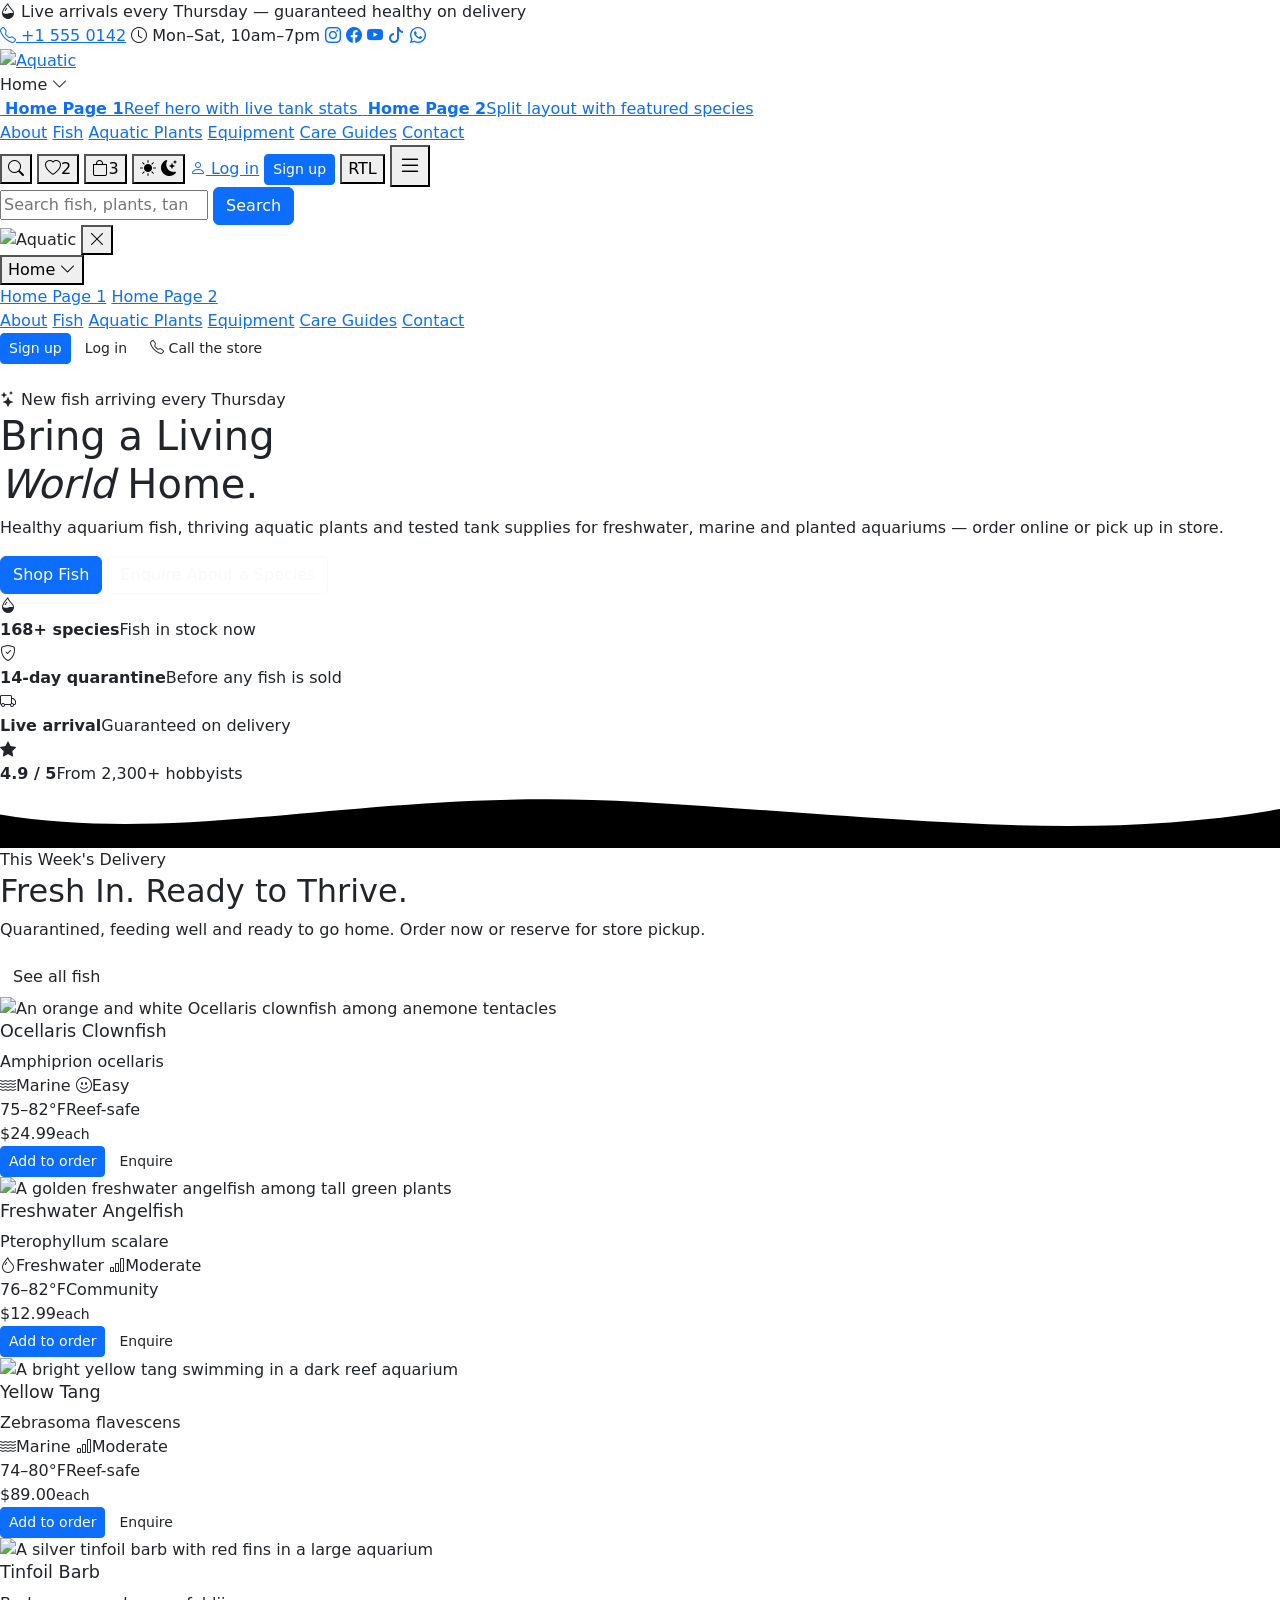
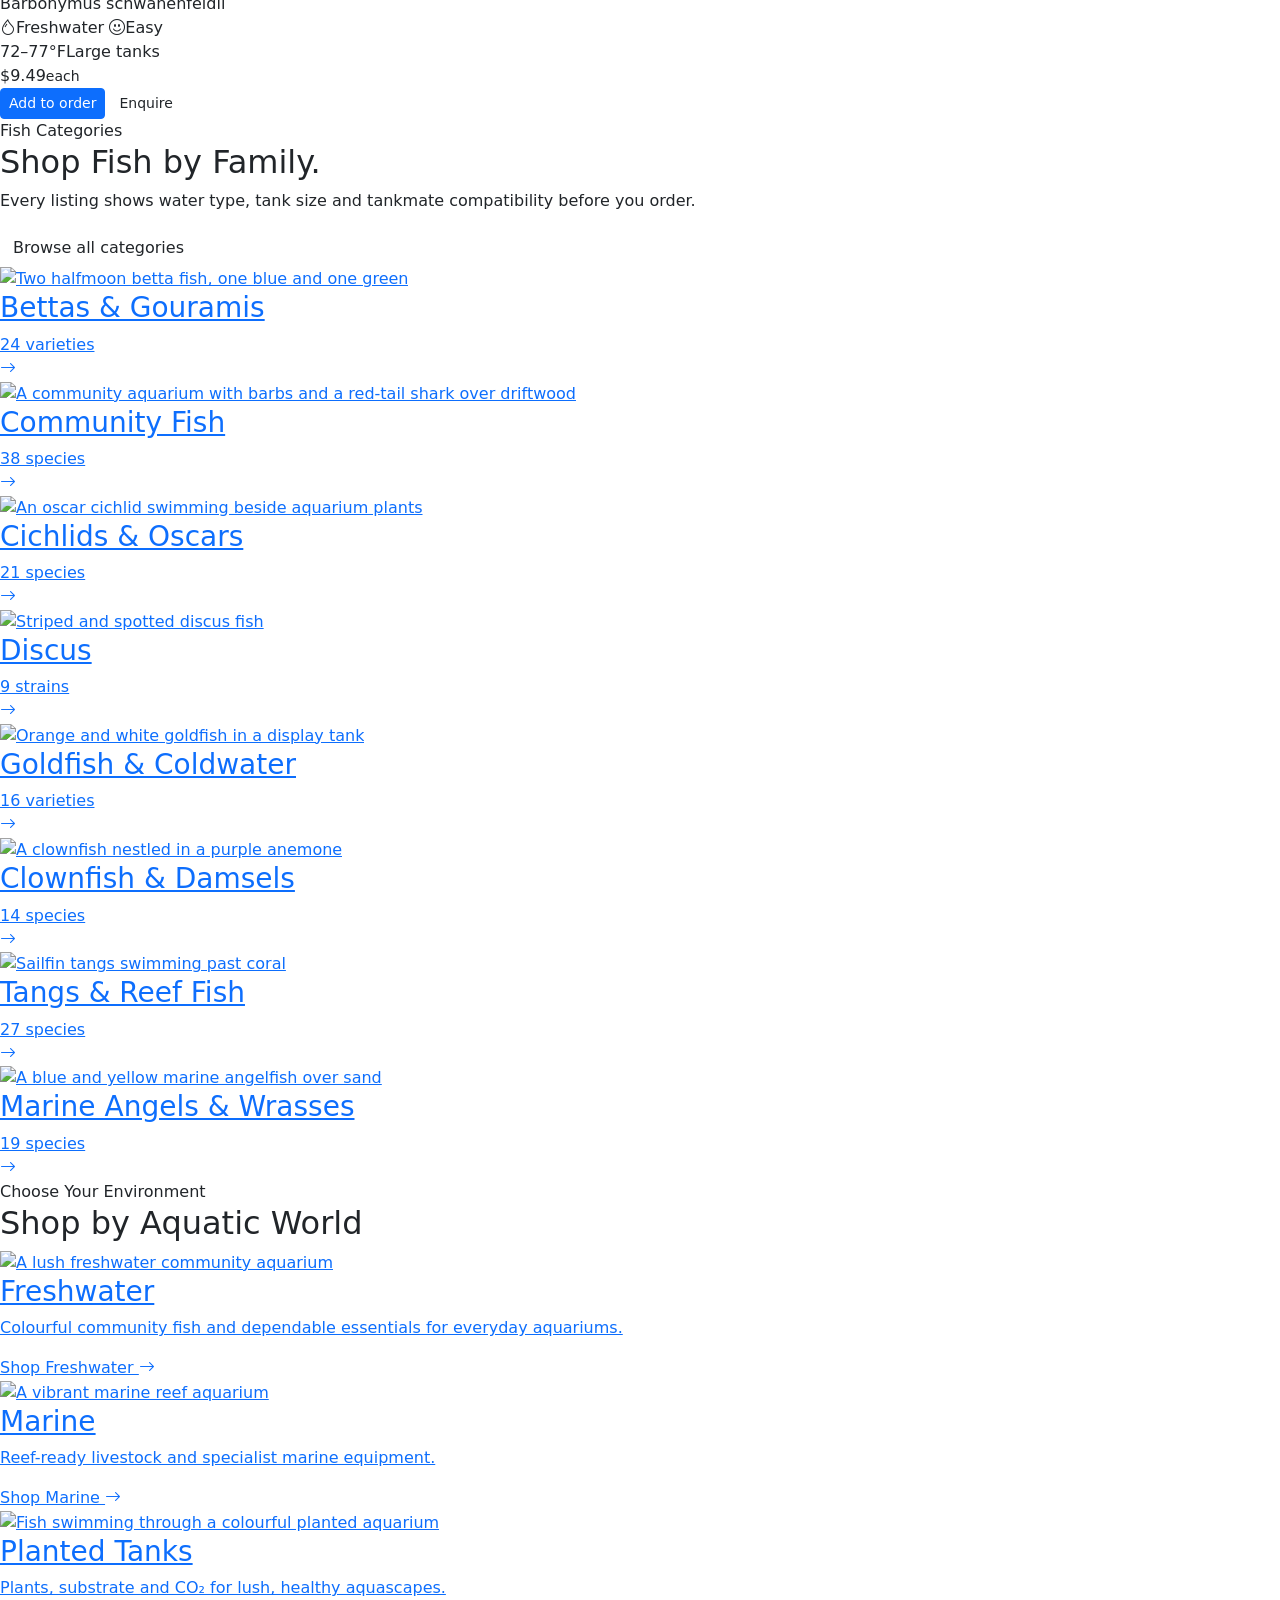
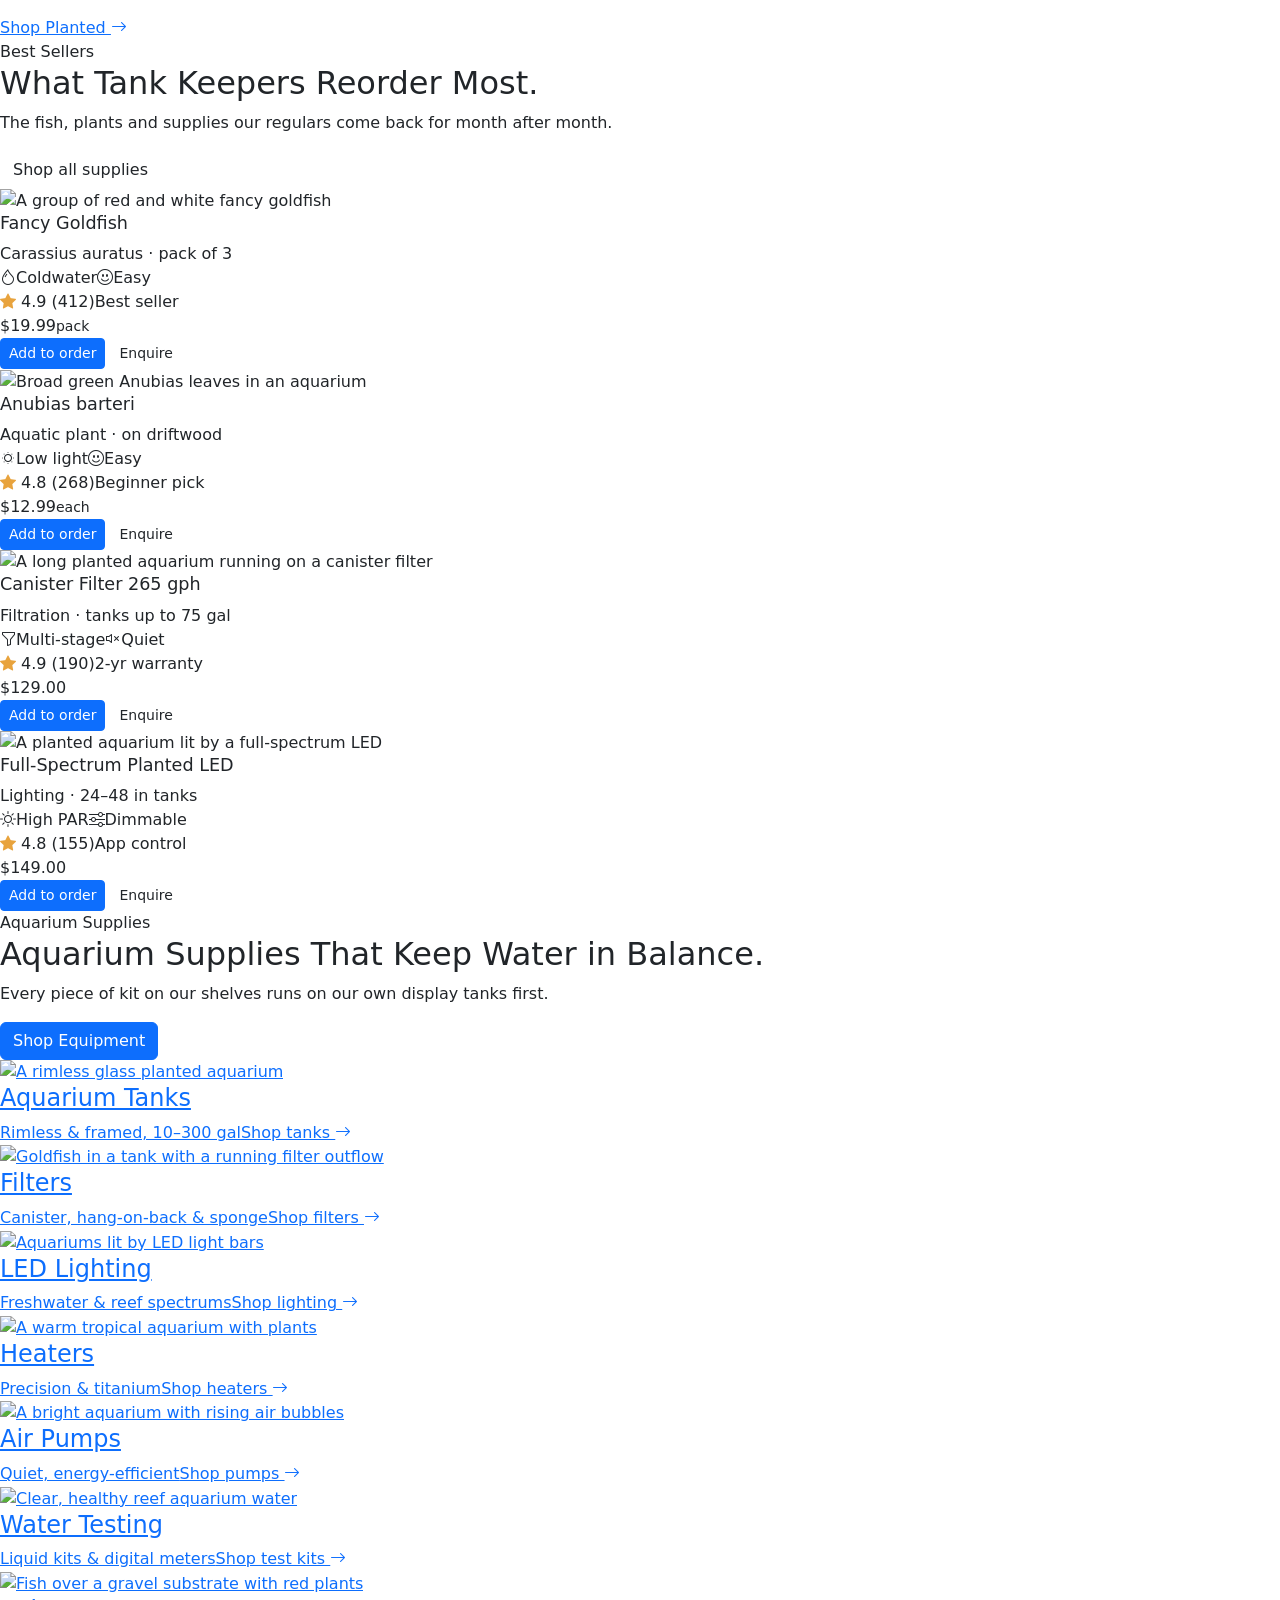
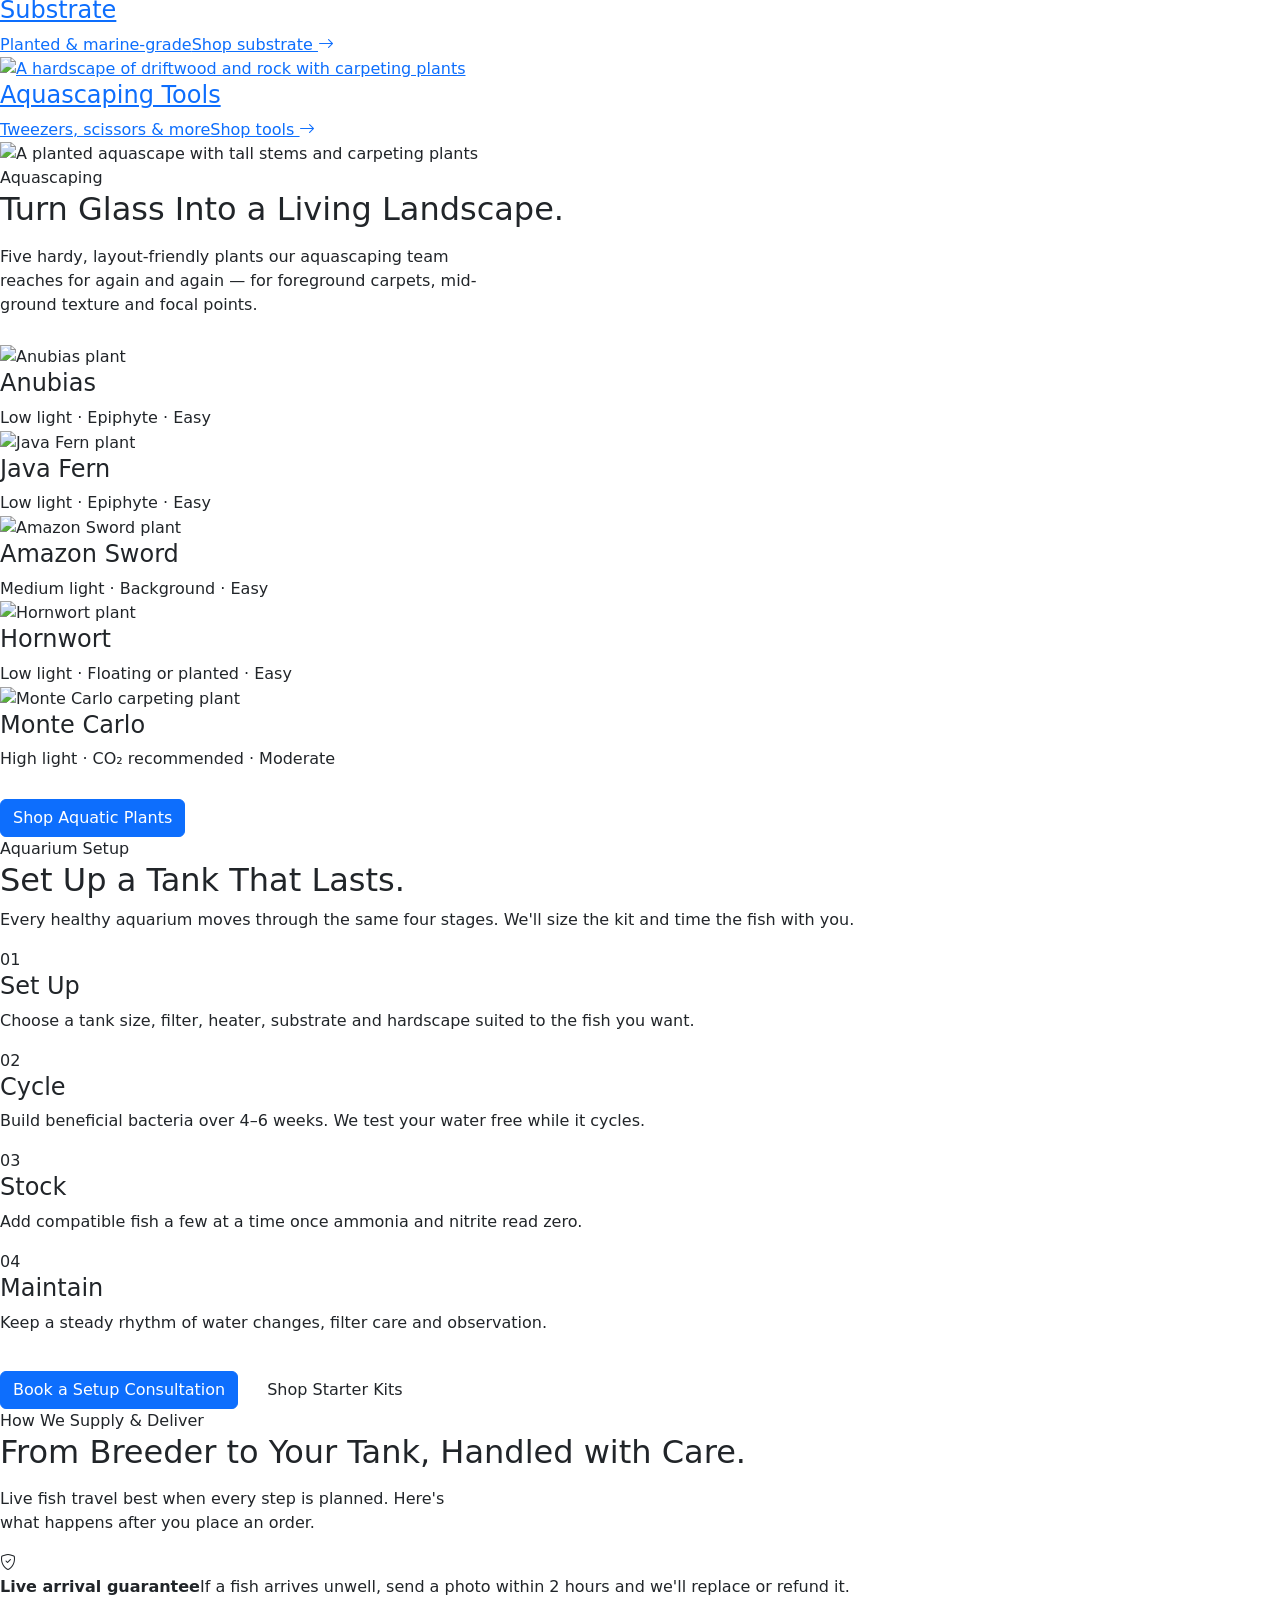
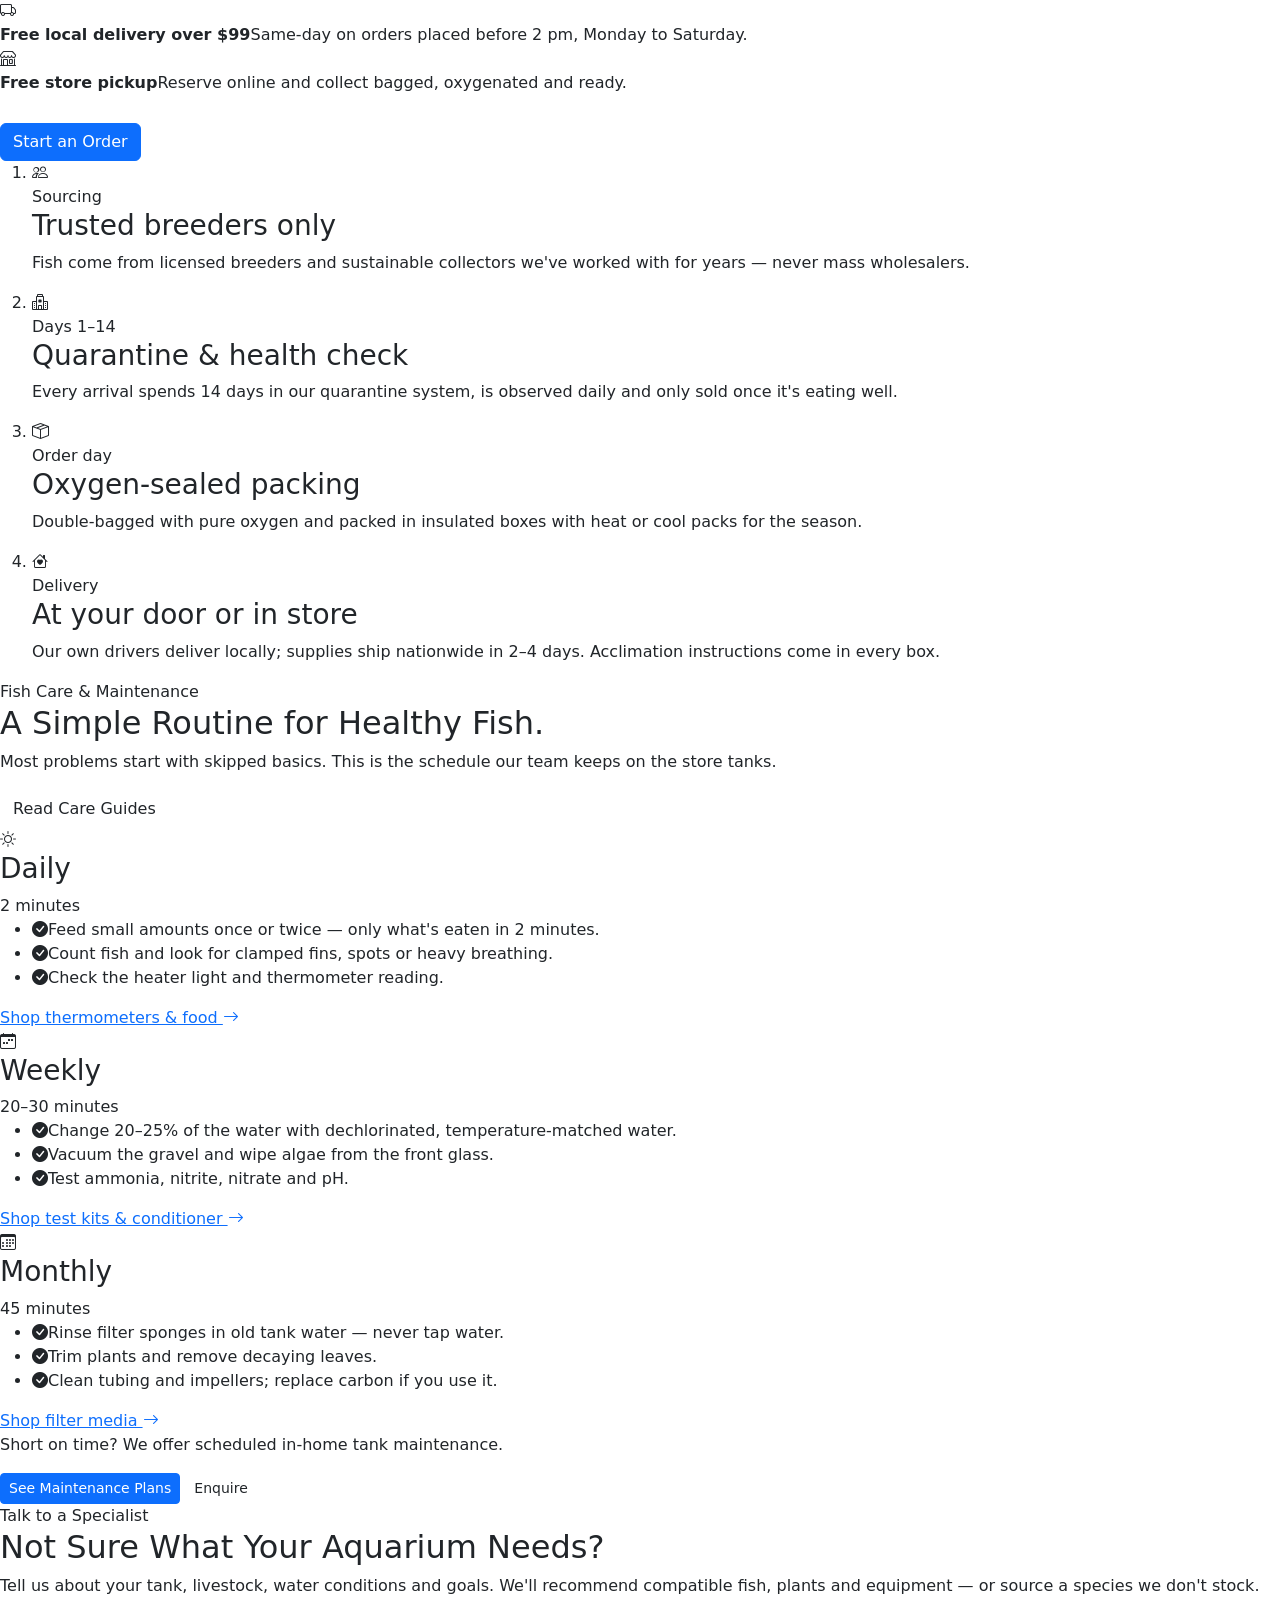
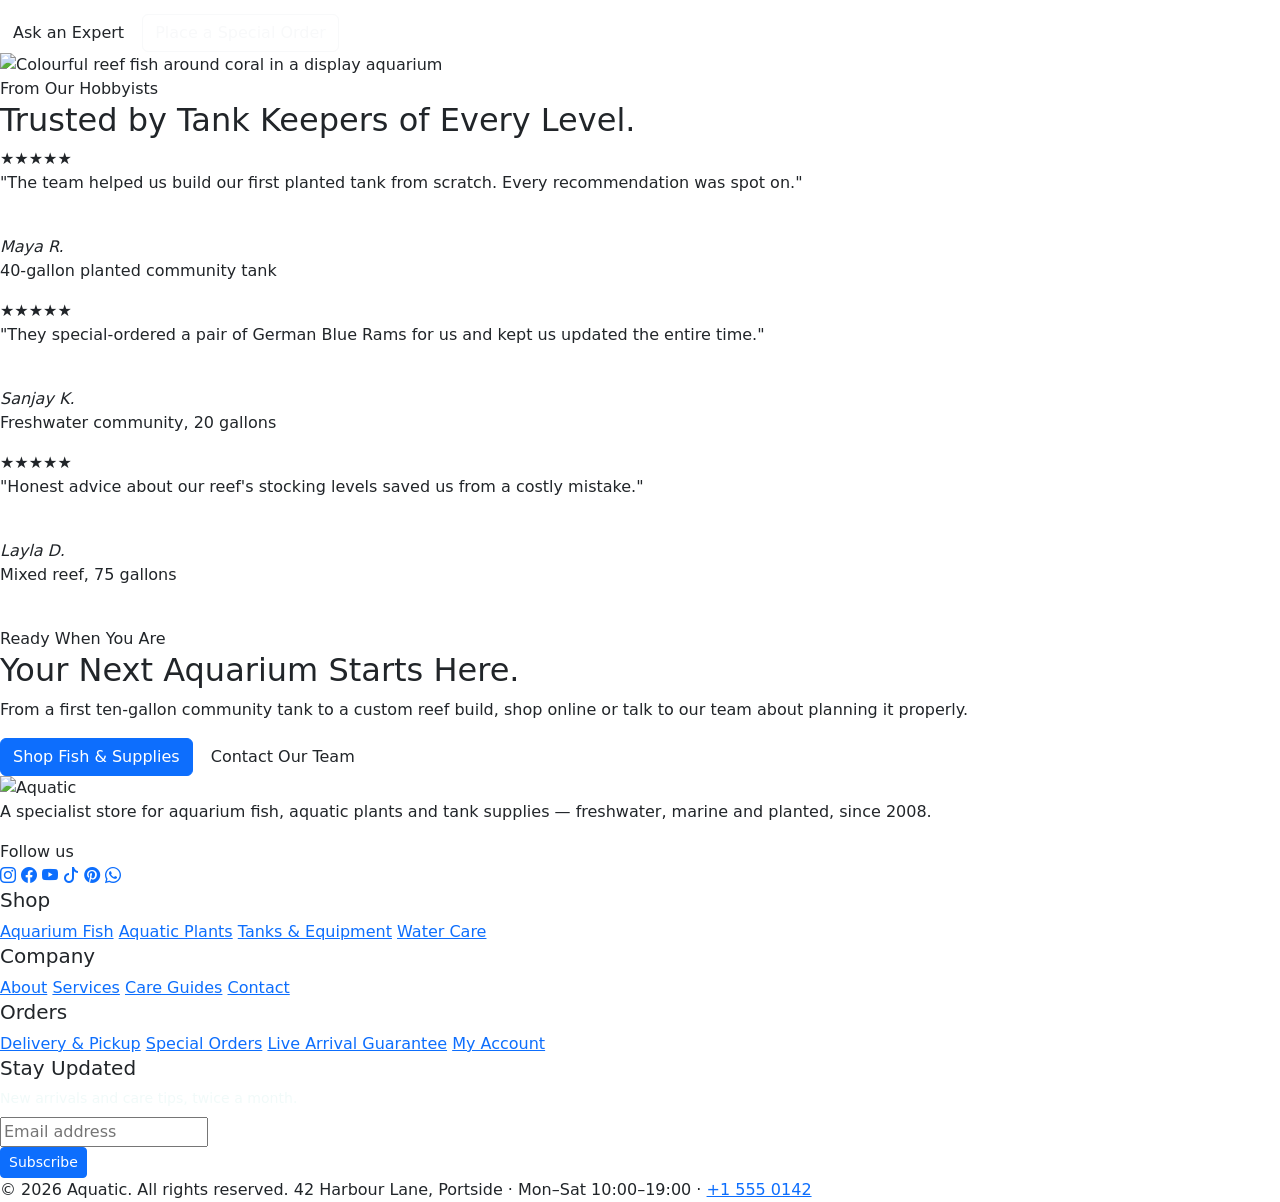
==== index.html @ 8f9591e3 "Add files via upload" ====
<!DOCTYPE html>
<html lang="en" dir="ltr">
<head>
<meta charset="UTF-8">
<meta name="viewport" content="width=device-width, initial-scale=1.0">
<title>Aquatic | Aquarium Fish & Aquatic Supplies</title>
<meta name="description" content="Healthy fish, thriving plants and expert-curated aquarium equipment for freshwater, marine and planted tanks. Visit Aquatic since 2008.">
<link rel="canonical" href="https://www.aquaticandco.example/">
<link rel="shortcut icon" href="assets/images/icon.png" type="image/x-icon">

<!-- Open Graph -->
<meta property="og:type" content="website">
<meta property="og:title" content="Aquatic | Your Aquarium, Perfectly in Balance">
<meta property="og:description" content="Healthy fish, thriving plants and expert-curated aquarium equipment for freshwater, marine and planted tanks.">
<meta property="og:image" content="https://commons.wikimedia.org/wiki/Special:FilePath/125L_planted_tank.jpg">
<meta property="og:url" content="https://www.aquaticandco.example/">

<!-- Fonts -->
<link rel="preconnect" href="https://fonts.googleapis.com">
<link href="https://fonts.googleapis.com/css2?family=DM+Serif+Display&family=Manrope:wght@400;500;600;700;800&display=swap" rel="stylesheet">
<!-- Bootstrap 5.3 (layout/grid utilities only — visual design is custom) -->
<link href="https://cdn.jsdelivr.net/npm/bootstrap@5.3.3/dist/css/bootstrap.min.css" rel="stylesheet">
<link rel="stylesheet" href="https://cdn.jsdelivr.net/npm/bootstrap-icons@1.11.3/font/bootstrap-icons.css">
<!-- Design system -->
<link rel="stylesheet" href="assets/css/style.css">
<link rel="stylesheet" href="assets/css/dark-mode.css">
<link rel="stylesheet" href="assets/css/rtl.css">

<script type="application/ld+json">
{
  "@context": "https://schema.org",
  "@type": "Store",
  "name": "Aquatic",
  "description": "Aquarium fish, aquatic plants, tanks and equipment for freshwater, marine and planted aquariums.",
  "image": "https://commons.wikimedia.org/wiki/Special:FilePath/125L_planted_tank.jpg",
  "telephone": "+1-555-0142",
  "address": {
    "@type": "PostalAddress",
    "streetAddress": "42 Harbour Lane",
    "addressLocality": "Portside",
    "addressRegion": "CA",
    "postalCode": "90001"
  },
  "openingHours": "Mo-Sa 10:00-19:00"
}
</script>
</head>
<body>


<!-- ============ ANNOUNCEMENT STRIP ============ -->
<!-- ============ TOP BAR ============ -->
<div class="topbar">
  <div class="container-wide topbar-inner">
    <span class="topbar-note"><i class="bi bi-droplet-half"></i> Live arrivals every Thursday<span class="topbar-note-long"> &mdash; guaranteed healthy on delivery</span></span>
    <div class="topbar-links">
      <a href="tel:+15550142"><i class="bi bi-telephone"></i> +1 555 0142</a>
      <span class="topbar-sep"></span>
      <span class="topbar-hours"><i class="bi bi-clock"></i> Mon&ndash;Sat, 10am&ndash;7pm</span>
      <span class="topbar-sep"></span>
      <span class="topbar-social">
        <a href="#" aria-label="Instagram"><i class="bi bi-instagram"></i></a>
        <a href="#" aria-label="Facebook"><i class="bi bi-facebook"></i></a>
        <a href="#" aria-label="YouTube"><i class="bi bi-youtube"></i></a>
        <a href="#" aria-label="TikTok"><i class="bi bi-tiktok"></i></a>
        <a href="#" aria-label="WhatsApp"><i class="bi bi-whatsapp"></i></a>
      </span>
    </div>
  </div>
</div>

<!-- ============ HEADER ============ -->
<header class="site-header">
  <div class="container-wide header-inner">
    <a href="index.html" class="brand"><img src="assets/images/logo.png" alt="Aquatic" class="brand-logo"></a>

    <nav class="main-nav" aria-label="Primary">
      <div class="nav-item has-dropdown is-active">
        <button type="button" class="nav-link" data-dropdown-toggle aria-expanded="false" aria-haspopup="true">
          Home <i class="bi bi-chevron-down" aria-hidden="true"></i>
        </button>
        <div class="nav-dropdown">
          <a href="index.html" class="home-card is-current">
            <span class="home-card-thumb"><img src="assets/images/banner.jpg" alt="" loading="lazy"></span>
            <span class="home-card-text"><strong>Home Page 1</strong><span>Reef hero with live tank stats</span></span>
          </a>
          <a href="home-2.html" class="home-card">
            <span class="home-card-thumb"><img src="assets/images/banner1.jpg" alt="" loading="lazy"></span>
            <span class="home-card-text"><strong>Home Page 2</strong><span>Split layout with featured species</span></span>
          </a>
        </div>
      </div>
      <a href="pages/about.html">About</a>
      <a href="pages/fish.html">Fish</a>
      <a href="pages/plants.html">Aquatic Plants</a>
      <a href="pages/equipment.html">Equipment</a>
      <a href="pages/blog.html">Care Guides</a>
      <a href="pages/contact.html">Contact</a>
    </nav>

    <div class="header-actions">
      <button class="icon-btn search-toggle" data-search-toggle aria-label="Search" aria-expanded="false" aria-controls="headerSearch"><i class="bi bi-search"></i></button>
      <button class="icon-btn wishlist-btn" aria-label="Wishlist"><i class="bi bi-heart"></i><span class="icon-badge">2</span></button>
      <button class="icon-btn bag-btn" aria-label="Your order, 3 items" data-bag><i class="bi bi-bag"></i><span class="icon-badge" data-bag-count>3</span></button>
      <button class="icon-btn theme-toggle" data-theme-toggle aria-label="Toggle dark mode">
        <i class="bi bi-sun-fill" aria-hidden="true"></i>
        <i class="bi bi-moon-stars-fill" aria-hidden="true"></i>
      </button>
      <a href="pages/login.html" class="header-login"><i class="bi bi-person"></i> Log in</a>
      <a href="pages/login.html#signup" class="btn btn-primary btn-sm header-cta">Sign up</a>
      <button class="rtl-toggle" type="button" data-rtl-toggle aria-pressed="false">RTL</button>
      <button class="icon-btn menu-btn" data-menu-open aria-label="Open menu" aria-expanded="false" aria-controls="mobileNav">
        <i class="bi bi-list" style="font-size:1.5rem"></i>
      </button>
    </div>
  </div>

  <div class="header-search" id="headerSearch" data-search-panel>
    <div class="header-search-inner">
      <div class="container-wide">
        <form role="search" onsubmit="return false;">
          <input type="search" name="q" placeholder="Search fish, plants, tanks or filters" aria-label="Search the store">
          <button type="submit" class="btn btn-primary">Search</button>
        </form>
      </div>
    </div>
  </div>
</header>

<nav class="mobile-nav" id="mobileNav" aria-label="Mobile">
  <div class="mobile-nav-top">
    <span class="brand"><img src="assets/images/logo.png" alt="Aquatic" class="brand-logo"></span>
    <button class="icon-btn" data-menu-close aria-label="Close menu"><i class="bi bi-x-lg"></i></button>
  </div>

  <button type="button" class="m-sub-toggle" data-sub-toggle aria-expanded="false">
    Home <i class="bi bi-chevron-down" aria-hidden="true"></i>
  </button>
  <div class="mobile-sub">
    <div>
      <a href="index.html" class="is-current">Home Page 1</a>
      <a href="home-2.html" class="">Home Page 2</a>
    </div>
  </div>

  <a href="pages/about.html">About</a>
  <a href="pages/fish.html">Fish</a>
  <a href="pages/plants.html">Aquatic Plants</a>
  <a href="pages/equipment.html">Equipment</a>
  <a href="pages/blog.html">Care Guides</a>
  <a href="pages/contact.html">Contact</a>

  <div class="mobile-actions">
    <a href="pages/login.html#signup" class="btn btn-primary btn-sm">Sign up</a>
    <a href="pages/login.html" class="btn btn-outline btn-sm">Log in</a>
    <a href="tel:+15550142" class="btn btn-outline btn-sm m-call"><i class="bi bi-telephone"></i> Call the store</a>
  </div>
</nav>

<main id="main">

  <!-- ============ 1. HERO ============ -->
  <section class="hero-v2">
    <div class="hero-v2-media" aria-hidden="true">
      <img src="assets/images/banner.jpg" alt="">
      <div class="hero-v2-scrim"></div>
    </div>

    <div class="container-wide hero-v2-content-wrap">
      <div class="hero-v2-content reveal">
        <span class="hero-v2-badge"><i class="bi bi-stars"></i> New fish arriving every Thursday</span>
        <h1>Bring a Living<br><em>World</em> Home.</h1>
        <p>Healthy aquarium fish, thriving aquatic plants and tested tank supplies for freshwater, marine and planted aquariums — order online or pick up in store.</p>
        <div class="hero-ctas">
          <a href="pages/fish.html" class="btn btn-primary">Shop Fish</a>
          <a href="pages/contact.html#special-order" class="btn btn-outline-light">Enquire About a Species</a>
        </div>
      </div>
    </div>

    <div class="container-wide hero-v2-stats-wrap">
      <div class="hero-v2-stats reveal">
        <div class="hv2-stat">
          <span class="hv2-icon"><i class="bi bi-droplet-half"></i></span>
          <div><strong>168+ species</strong><span>Fish in stock now</span></div>
        </div>
        <div class="hv2-stat">
          <span class="hv2-icon"><i class="bi bi-shield-check"></i></span>
          <div><strong>14-day quarantine</strong><span>Before any fish is sold</span></div>
        </div>
        <div class="hv2-stat">
          <span class="hv2-icon"><i class="bi bi-truck"></i></span>
          <div><strong>Live arrival</strong><span>Guaranteed on delivery</span></div>
        </div>
        <div class="hv2-stat">
          <span class="hv2-icon"><i class="bi bi-star-fill"></i></span>
          <div><strong>4.9 / 5</strong><span>From 2,300+ hobbyists</span></div>
        </div>
      </div>
    </div>

    <svg class="hero-v2-divider" viewBox="0 0 1440 70" preserveAspectRatio="none" aria-hidden="true">
      <path d="M0,32 C220,68 420,0 720,18 C1020,36 1220,64 1440,26 L1440,70 L0,70 Z"></path>
    </svg>
  </section>


  <!-- ============ 2. THIS WEEK'S DELIVERY ============ -->
  <section class="section" aria-labelledby="arrivals-heading">
    <div class="container-wide">
      <div class="section-head-row reveal">
        <div class="section-head">
          <span class="eyebrow">This Week's Delivery</span>
          <h2 id="arrivals-heading">Fresh In. Ready to Thrive.</h2>
          <p>Quarantined, feeding well and ready to go home. Order now or reserve for store pickup.</p>
        </div>
        <a href="pages/fish.html" class="btn btn-outline">See all fish</a>
      </div>

      <div class="product-grid reveal">
        <article class="fish-card">
          <div class="media">
            <img src="assets/images/fish1.jpg" alt="An orange and white Ocellaris clownfish among anemone tentacles">
            <span class="badge badge-stock badge-dot">In Stock</span>
          </div>
          <div class="body">
            <h3 style="font-size:1.1rem">Ocellaris Clownfish</h3>
            <span class="sci">Amphiprion ocellaris</span>
            <div class="chip-row">
              <span class="chip"><i class="bi bi-water"></i>Marine</span>
              <span class="chip"><i class="bi bi-emoji-smile"></i>Easy</span>
            </div>
            <div class="meta-row"><span>75–82°F</span><span>Reef-safe</span></div>
            <span class="price">$24.99<small>each</small></span>
            <div class="card-actions">
              <button type="button" class="btn btn-primary btn-sm" data-add-order="Ocellaris Clownfish">Add to order</button>
              <a href="pages/contact.html?item=Ocellaris%20Clownfish#special-order" class="btn btn-outline btn-sm">Enquire</a>
            </div>
          </div>
        </article>

        <article class="fish-card">
          <div class="media">
            <img src="assets/images/tank2.jpg" alt="A golden freshwater angelfish among tall green plants">
            <span class="badge badge-stock badge-dot">In Stock</span>
          </div>
          <div class="body">
            <h3 style="font-size:1.1rem">Freshwater Angelfish</h3>
            <span class="sci">Pterophyllum scalare</span>
            <div class="chip-row">
              <span class="chip"><i class="bi bi-droplet"></i>Freshwater</span>
              <span class="chip"><i class="bi bi-bar-chart"></i>Moderate</span>
            </div>
            <div class="meta-row"><span>76–82°F</span><span>Community</span></div>
            <span class="price">$12.99<small>each</small></span>
            <div class="card-actions">
              <button type="button" class="btn btn-primary btn-sm" data-add-order="Freshwater Angelfish">Add to order</button>
              <a href="pages/contact.html?item=Freshwater%20Angelfish#special-order" class="btn btn-outline btn-sm">Enquire</a>
            </div>
          </div>
        </article>

        <article class="fish-card">
          <div class="media">
            <img src="assets/images/fish7.jpg" alt="A bright yellow tang swimming in a dark reef aquarium">
            <span class="badge badge-limited badge-dot">Limited</span>
          </div>
          <div class="body">
            <h3 style="font-size:1.1rem">Yellow Tang</h3>
            <span class="sci">Zebrasoma flavescens</span>
            <div class="chip-row">
              <span class="chip"><i class="bi bi-water"></i>Marine</span>
              <span class="chip"><i class="bi bi-bar-chart"></i>Moderate</span>
            </div>
            <div class="meta-row"><span>74–80°F</span><span>Reef-safe</span></div>
            <span class="price">$89.00<small>each</small></span>
            <div class="card-actions">
              <button type="button" class="btn btn-primary btn-sm" data-add-order="Yellow Tang">Add to order</button>
              <a href="pages/contact.html?item=Yellow%20Tang#special-order" class="btn btn-outline btn-sm">Enquire</a>
            </div>
          </div>
        </article>

        <article class="fish-card">
          <div class="media">
            <img src="assets/images/aqua care6.jpg" alt="A silver tinfoil barb with red fins in a large aquarium">
            <span class="badge badge-stock badge-dot">In Stock</span>
          </div>
          <div class="body">
            <h3 style="font-size:1.1rem">Tinfoil Barb</h3>
            <span class="sci">Barbonymus schwanenfeldii</span>
            <div class="chip-row">
              <span class="chip"><i class="bi bi-droplet"></i>Freshwater</span>
              <span class="chip"><i class="bi bi-emoji-smile"></i>Easy</span>
            </div>
            <div class="meta-row"><span>72–77°F</span><span>Large tanks</span></div>
            <span class="price">$9.49<small>each</small></span>
            <div class="card-actions">
              <button type="button" class="btn btn-primary btn-sm" data-add-order="Tinfoil Barb">Add to order</button>
              <a href="pages/contact.html?item=Tinfoil%20Barb#special-order" class="btn btn-outline btn-sm">Enquire</a>
            </div>
          </div>
        </article>
      </div>
    </div>
  </section>


  <!-- ============ 3. FISH CATEGORIES ============ -->
  <section class="section section-alt" aria-labelledby="cats-heading">
    <div class="container-wide">
      <div class="section-head-row reveal">
        <div class="section-head">
          <span class="eyebrow">Fish Categories</span>
          <h2 id="cats-heading">Shop Fish by Family.</h2>
          <p>Every listing shows water type, tank size and tankmate compatibility before you order.</p>
        </div>
        <a href="pages/fish.html" class="btn btn-outline">Browse all categories</a>
      </div>
      <div class="cat-grid reveal">
        <a href="pages/fish.html" class="cat-tile">
          <img src="assets/images/aqua care9.jpg" alt="Two halfmoon betta fish, one blue and one green" loading="lazy">
          <div class="cat-body"><div><h3>Bettas &amp; Gouramis</h3><span>24 varieties</span></div><span class="cat-go" aria-hidden="true"><i class="bi bi-arrow-right"></i></span></div>
        </a>
        <a href="pages/fish.html" class="cat-tile">
          <img src="assets/images/tank1.jpg" alt="A community aquarium with barbs and a red-tail shark over driftwood" loading="lazy">
          <div class="cat-body"><div><h3>Community Fish</h3><span>38 species</span></div><span class="cat-go" aria-hidden="true"><i class="bi bi-arrow-right"></i></span></div>
        </a>
        <a href="pages/fish.html" class="cat-tile">
          <img src="assets/images/aqua care5.jpg" alt="An oscar cichlid swimming beside aquarium plants" loading="lazy">
          <div class="cat-body"><div><h3>Cichlids &amp; Oscars</h3><span>21 species</span></div><span class="cat-go" aria-hidden="true"><i class="bi bi-arrow-right"></i></span></div>
        </a>
        <a href="pages/fish.html" class="cat-tile">
          <img src="assets/images/fish5.jpg" alt="Striped and spotted discus fish" loading="lazy">
          <div class="cat-body"><div><h3>Discus</h3><span>9 strains</span></div><span class="cat-go" aria-hidden="true"><i class="bi bi-arrow-right"></i></span></div>
        </a>
        <a href="pages/fish.html" class="cat-tile">
          <img src="assets/images/fish6.jpg" alt="Orange and white goldfish in a display tank" loading="lazy">
          <div class="cat-body"><div><h3>Goldfish &amp; Coldwater</h3><span>16 varieties</span></div><span class="cat-go" aria-hidden="true"><i class="bi bi-arrow-right"></i></span></div>
        </a>
        <a href="pages/fish.html" class="cat-tile">
          <img src="assets/images/fish.jpg" alt="A clownfish nestled in a purple anemone" loading="lazy">
          <div class="cat-body"><div><h3>Clownfish &amp; Damsels</h3><span>14 species</span></div><span class="cat-go" aria-hidden="true"><i class="bi bi-arrow-right"></i></span></div>
        </a>
        <a href="pages/fish.html" class="cat-tile">
          <img src="assets/images/fish3.jpg" alt="Sailfin tangs swimming past coral" loading="lazy">
          <div class="cat-body"><div><h3>Tangs &amp; Reef Fish</h3><span>27 species</span></div><span class="cat-go" aria-hidden="true"><i class="bi bi-arrow-right"></i></span></div>
        </a>
        <a href="pages/fish.html" class="cat-tile">
          <img src="assets/images/fish8.jpg" alt="A blue and yellow marine angelfish over sand" loading="lazy">
          <div class="cat-body"><div><h3>Marine Angels &amp; Wrasses</h3><span>19 species</span></div><span class="cat-go" aria-hidden="true"><i class="bi bi-arrow-right"></i></span></div>
        </a>
      </div>
    </div>
  </section>


  <!-- ============ 4. SHOP BY AQUATIC WORLD ============ -->
  <section class="section" aria-labelledby="world-heading">
    <div class="container-wide">
      <div class="section-head reveal">
        <span class="eyebrow">Choose Your Environment</span>
        <h2 id="world-heading">Shop by Aquatic World</h2>
      </div>
      <div class="world-grid reveal">
        <a href="pages/fish.html" class="world-panel tall">
          <img src="assets/images/Fresh water.jpg" alt="A lush freshwater community aquarium">
          <div class="wp-content">
            <h3>Freshwater</h3>
            <p>Colourful community fish and dependable essentials for everyday aquariums.</p>
            <span class="btn-link">Shop Freshwater <i class="bi bi-arrow-right"></i></span>
          </div>
        </a>
        <a href="pages/fish.html" class="world-panel">
          <img src="assets/images/Marine.jpg" alt="A vibrant marine reef aquarium">
          <div class="wp-content">
            <h3>Marine</h3>
            <p>Reef-ready livestock and specialist marine equipment.</p>
            <span class="btn-link">Shop Marine <i class="bi bi-arrow-right"></i></span>
          </div>
        </a>
        <a href="pages/plants.html" class="world-panel">
          <img src="assets/images/Planted Tank.jpg" alt="Fish swimming through a colourful planted aquarium">
          <div class="wp-content">
            <h3>Planted Tanks</h3>
            <p>Plants, substrate and CO₂ for lush, healthy aquascapes.</p>
            <span class="btn-link">Shop Planted <i class="bi bi-arrow-right"></i></span>
          </div>
        </a>
      </div>
    </div>
  </section>


  <!-- ============ 5. BEST SELLERS ============ -->
  <section class="section section-alt" aria-labelledby="best-heading">
    <div class="container-wide">
      <div class="section-head-row reveal">
        <div class="section-head">
          <span class="eyebrow">Best Sellers</span>
          <h2 id="best-heading">What Tank Keepers Reorder Most.</h2>
          <p>The fish, plants and supplies our regulars come back for month after month.</p>
        </div>
        <a href="pages/equipment.html" class="btn btn-outline">Shop all supplies</a>
      </div>
      <div class="product-grid reveal">
        <article class="fish-card">
          <div class="media">
            <img src="assets/images/story.jpg" alt="A group of red and white fancy goldfish" loading="lazy">
            <span class="badge badge-stock badge-dot">In Stock</span>
          </div>
          <div class="body">
            <h3 style="font-size:1.1rem">Fancy Goldfish</h3>
            <span class="sci">Carassius auratus · pack of 3</span>
            <div class="chip-row"><span class="chip"><i class="bi bi-droplet"></i>Coldwater</span><span class="chip"><i class="bi bi-emoji-smile"></i>Easy</span></div>
            <div class="meta-row"><span><i class="bi bi-star-fill" style="color:#E8A33D"></i> 4.9 (412)</span><span>Best seller</span></div>
            <span class="price">$19.99<small>pack</small></span>
            <div class="card-actions">
              <button type="button" class="btn btn-primary btn-sm" data-add-order="Fancy Goldfish (pack of 3)">Add to order</button>
              <a href="pages/contact.html?item=Fancy%20Goldfish#special-order" class="btn btn-outline btn-sm">Enquire</a>
            </div>
          </div>
        </article>
        <article class="fish-card">
          <div class="media">
            <img src="assets/images/Anubias.jpg" alt="Broad green Anubias leaves in an aquarium" loading="lazy">
            <span class="badge badge-stock badge-dot">In Stock</span>
          </div>
          <div class="body">
            <h3 style="font-size:1.1rem">Anubias barteri</h3>
            <span class="sci">Aquatic plant · on driftwood</span>
            <div class="chip-row"><span class="chip"><i class="bi bi-brightness-low"></i>Low light</span><span class="chip"><i class="bi bi-emoji-smile"></i>Easy</span></div>
            <div class="meta-row"><span><i class="bi bi-star-fill" style="color:#E8A33D"></i> 4.8 (268)</span><span>Beginner pick</span></div>
            <span class="price">$12.99<small>each</small></span>
            <div class="card-actions">
              <button type="button" class="btn btn-primary btn-sm" data-add-order="Anubias barteri">Add to order</button>
              <a href="pages/contact.html?item=Anubias%20barteri#special-order" class="btn btn-outline btn-sm">Enquire</a>
            </div>
          </div>
        </article>
        <article class="fish-card">
          <div class="media">
            <img src="assets/images/filter tank2.jpg" alt="A long planted aquarium running on a canister filter" loading="lazy">
            <span class="badge badge-stock badge-dot">In Stock</span>
          </div>
          <div class="body">
            <h3 style="font-size:1.1rem">Canister Filter 265 gph</h3>
            <span class="sci">Filtration · tanks up to 75 gal</span>
            <div class="chip-row"><span class="chip"><i class="bi bi-funnel"></i>Multi-stage</span><span class="chip"><i class="bi bi-volume-mute"></i>Quiet</span></div>
            <div class="meta-row"><span><i class="bi bi-star-fill" style="color:#E8A33D"></i> 4.9 (190)</span><span>2-yr warranty</span></div>
            <span class="price">$129.00</span>
            <div class="card-actions">
              <button type="button" class="btn btn-primary btn-sm" data-add-order="Canister Filter 265 gph">Add to order</button>
              <a href="pages/contact.html?item=Canister%20Filter#special-order" class="btn btn-outline btn-sm">Enquire</a>
            </div>
          </div>
        </article>
        <article class="fish-card">
          <div class="media">
            <img src="assets/images/light tank2.jpg" alt="A planted aquarium lit by a full-spectrum LED" loading="lazy">
            <span class="badge badge-limited badge-dot">Limited</span>
          </div>
          <div class="body">
            <h3 style="font-size:1.1rem">Full-Spectrum Planted LED</h3>
            <span class="sci">Lighting · 24–48 in tanks</span>
            <div class="chip-row"><span class="chip"><i class="bi bi-brightness-high"></i>High PAR</span><span class="chip"><i class="bi bi-sliders"></i>Dimmable</span></div>
            <div class="meta-row"><span><i class="bi bi-star-fill" style="color:#E8A33D"></i> 4.8 (155)</span><span>App control</span></div>
            <span class="price">$149.00</span>
            <div class="card-actions">
              <button type="button" class="btn btn-primary btn-sm" data-add-order="Full-Spectrum Planted LED">Add to order</button>
              <a href="pages/contact.html?item=Planted%20LED#special-order" class="btn btn-outline btn-sm">Enquire</a>
            </div>
          </div>
        </article>
      </div>
    </div>
  </section>


  <!-- ============ 6. AQUARIUM SUPPLIES — BUILT TO LAST ============ -->
  <section class="section" aria-labelledby="equip-heading">
    <div class="container-wide">
      <div class="section-head-row reveal">
        <div class="section-head">
          <span class="eyebrow">Aquarium Supplies</span>
          <h2 id="equip-heading">Aquarium Supplies That Keep Water in Balance.</h2>
          <p>Every piece of kit on our shelves runs on our own display tanks first.</p>
        </div>
        <a href="pages/equipment.html" class="btn btn-primary">Shop Equipment</a>
      </div>
      <div class="supply-grid reveal">
        <a href="pages/equipment.html#tanks" class="supply-card">
          <div class="s-media"><img src="assets/images/karl-muscat-MznVlNbZ_vY-unsplash.jpg" alt="A rimless glass planted aquarium" loading="lazy"></div>
          <div class="s-body"><h4>Aquarium Tanks</h4><span>Rimless &amp; framed, 10–300 gal</span><span class="btn-link">Shop tanks <i class="bi bi-arrow-right"></i></span></div>
        </a>
        <a href="pages/equipment.html#filters" class="supply-card">
          <div class="s-media"><img src="assets/images/filter tank1.jpg" alt="Goldfish in a tank with a running filter outflow" loading="lazy"></div>
          <div class="s-body"><h4>Filters</h4><span>Canister, hang-on-back &amp; sponge</span><span class="btn-link">Shop filters <i class="bi bi-arrow-right"></i></span></div>
        </a>
        <a href="pages/equipment.html#lighting" class="supply-card">
          <div class="s-media"><img src="assets/images/light tank3.jpg" alt="Aquariums lit by LED light bars" loading="lazy"></div>
          <div class="s-body"><h4>LED Lighting</h4><span>Freshwater &amp; reef spectrums</span><span class="btn-link">Shop lighting <i class="bi bi-arrow-right"></i></span></div>
        </a>
        <a href="pages/equipment.html#heaters" class="supply-card">
          <div class="s-media"><img src="assets/images/tank3.jpg" alt="A warm tropical aquarium with plants" loading="lazy"></div>
          <div class="s-body"><h4>Heaters</h4><span>Precision &amp; titanium</span><span class="btn-link">Shop heaters <i class="bi bi-arrow-right"></i></span></div>
        </a>
        <a href="pages/equipment.html#pumps" class="supply-card">
          <div class="s-media"><img src="assets/images/filter tank3.jpg" alt="A bright aquarium with rising air bubbles" loading="lazy"></div>
          <div class="s-body"><h4>Air Pumps</h4><span>Quiet, energy-efficient</span><span class="btn-link">Shop pumps <i class="bi bi-arrow-right"></i></span></div>
        </a>
        <a href="pages/equipment.html#testing" class="supply-card">
          <div class="s-media"><img src="assets/images/aquacare3.jpg" alt="Clear, healthy reef aquarium water" loading="lazy"></div>
          <div class="s-body"><h4>Water Testing</h4><span>Liquid kits &amp; digital meters</span><span class="btn-link">Shop test kits <i class="bi bi-arrow-right"></i></span></div>
        </a>
        <a href="pages/equipment.html#substrate" class="supply-card">
          <div class="s-media"><img src="assets/images/ludwigia repens.jpg" alt="Fish over a gravel substrate with red plants" loading="lazy"></div>
          <div class="s-body"><h4>Substrate</h4><span>Planted &amp; marine-grade</span><span class="btn-link">Shop substrate <i class="bi bi-arrow-right"></i></span></div>
        </a>
        <a href="pages/equipment.html#tools" class="supply-card">
          <div class="s-media"><img src="assets/images/Vallisneria.jpg" alt="A hardscape of driftwood and rock with carpeting plants" loading="lazy"></div>
          <div class="s-body"><h4>Aquascaping Tools</h4><span>Tweezers, scissors &amp; more</span><span class="btn-link">Shop tools <i class="bi bi-arrow-right"></i></span></div>
        </a>
      </div>
    </div>
  </section>


  <!-- ============ 7. AQUASCAPING ============ -->
  <section class="section section-alt" aria-labelledby="scape-heading">
    <div class="container-wide scape-grid">
      <div class="scape-media reveal">
        <img src="assets/images/Bucephalandra.jpg" alt="A planted aquascape with tall stems and carpeting plants" loading="lazy">
      </div>
      <div class="reveal">
        <span class="eyebrow">Aquascaping</span>
        <h2 id="scape-heading">Turn Glass Into a Living Landscape.</h2>
        <p style="margin-top:1rem; max-width:480px;">Five hardy, layout-friendly plants our aquascaping team reaches for again and again — for foreground carpets, mid-ground texture and focal points.</p>

        <div class="plant-list" style="margin-top:1.75rem">
          <div class="plant-row">
            <div class="p-thumb"><img src="assets/images/Anubias.jpg" alt="Anubias plant" loading="lazy"></div>
            <div class="p-info"><h4>Anubias</h4><span>Low light · Epiphyte · Easy</span></div>
          </div>
          <div class="plant-row">
            <div class="p-thumb"><img src="assets/images/Java Fern.jpg" alt="Java Fern plant" loading="lazy"></div>
            <div class="p-info"><h4>Java Fern</h4><span>Low light · Epiphyte · Easy</span></div>
          </div>
          <div class="plant-row">
            <div class="p-thumb"><img src="assets/images/Amazon Sword.jpg" alt="Amazon Sword plant" loading="lazy"></div>
            <div class="p-info"><h4>Amazon Sword</h4><span>Medium light · Background · Easy</span></div>
          </div>
          <div class="plant-row">
            <div class="p-thumb"><img src="assets/images/Hornwort.jpg" alt="Hornwort plant" loading="lazy"></div>
            <div class="p-info"><h4>Hornwort</h4><span>Low light · Floating or planted · Easy</span></div>
          </div>
          <div class="plant-row">
            <div class="p-thumb"><img src="assets/images/Monte Carlo.jpg" alt="Monte Carlo carpeting plant" loading="lazy"></div>
            <div class="p-info"><h4>Monte Carlo</h4><span>High light · CO₂ recommended · Moderate</span></div>
          </div>
        </div>
        <a href="pages/plants.html" class="btn btn-primary" style="margin-top:1.75rem">Shop Aquatic Plants</a>
      </div>
    </div>
  </section>


  <!-- ============ 8. AQUARIUM SETUP ============ -->
  <section class="section" aria-labelledby="journey-heading">
    <div class="container-wide">
      <div class="section-head reveal">
        <span class="eyebrow">Aquarium Setup</span>
        <h2 id="journey-heading">Set Up a Tank That Lasts.</h2>
        <p>Every healthy aquarium moves through the same four stages. We'll size the kit and time the fish with you.</p>
      </div>
      <div class="journey-wrap reveal">
        <div class="journey-line" aria-hidden="true"></div>
        <div class="journey-steps">
          <div class="journey-step">
            <div class="journey-num">01</div>
            <h4>Set Up</h4>
            <p>Choose a tank size, filter, heater, substrate and hardscape suited to the fish you want.</p>
          </div>
          <div class="journey-step">
            <div class="journey-num">02</div>
            <h4>Cycle</h4>
            <p>Build beneficial bacteria over 4–6 weeks. We test your water free while it cycles.</p>
          </div>
          <div class="journey-step">
            <div class="journey-num">03</div>
            <h4>Stock</h4>
            <p>Add compatible fish a few at a time once ammonia and nitrite read zero.</p>
          </div>
          <div class="journey-step">
            <div class="journey-num">04</div>
            <h4>Maintain</h4>
            <p>Keep a steady rhythm of water changes, filter care and observation.</p>
          </div>
        </div>
      </div>
      <div style="margin-top:2.25rem; display:flex; gap:1rem; flex-wrap:wrap;">
        <a href="pages/services.html" class="btn btn-primary">Book a Setup Consultation</a>
        <a href="pages/equipment.html" class="btn btn-outline">Shop Starter Kits</a>
      </div>
    </div>
  </section>


  <!-- ============ 9. HOW WE SUPPLY & DELIVER ============ -->
  <section class="section section-alt" aria-labelledby="deliver-heading">
    <div class="container-wide deliver-grid">
      <div class="reveal">
        <span class="eyebrow">How We Supply &amp; Deliver</span>
        <h2 id="deliver-heading">From Breeder to Your Tank, Handled with Care.</h2>
        <p style="margin-top:1rem; max-width:480px;">Live fish travel best when every step is planned. Here's what happens after you place an order.</p>
        <div class="deliver-promises">
          <div class="promise"><i class="bi bi-shield-check"></i><div><strong>Live arrival guarantee</strong><span>If a fish arrives unwell, send a photo within 2 hours and we'll replace or refund it.</span></div></div>
          <div class="promise"><i class="bi bi-truck"></i><div><strong>Free local delivery over $99</strong><span>Same-day on orders placed before 2 pm, Monday to Saturday.</span></div></div>
          <div class="promise"><i class="bi bi-shop"></i><div><strong>Free store pickup</strong><span>Reserve online and collect bagged, oxygenated and ready.</span></div></div>
        </div>
        <a href="pages/fish.html" class="btn btn-primary" style="margin-top:1.75rem">Start an Order</a>
      </div>

      <ol class="deliver-steps reveal" aria-label="Order and delivery steps">
        <li class="deliver-step">
          <span class="d-icon" aria-hidden="true"><i class="bi bi-people"></i></span>
          <div><span class="d-when">Sourcing</span><h3>Trusted breeders only</h3><p>Fish come from licensed breeders and sustainable collectors we've worked with for years — never mass wholesalers.</p></div>
        </li>
        <li class="deliver-step">
          <span class="d-icon" aria-hidden="true"><i class="bi bi-hospital"></i></span>
          <div><span class="d-when">Days 1–14</span><h3>Quarantine &amp; health check</h3><p>Every arrival spends 14 days in our quarantine system, is observed daily and only sold once it's eating well.</p></div>
        </li>
        <li class="deliver-step">
          <span class="d-icon" aria-hidden="true"><i class="bi bi-box-seam"></i></span>
          <div><span class="d-when">Order day</span><h3>Oxygen-sealed packing</h3><p>Double-bagged with pure oxygen and packed in insulated boxes with heat or cool packs for the season.</p></div>
        </li>
        <li class="deliver-step">
          <span class="d-icon" aria-hidden="true"><i class="bi bi-house-heart"></i></span>
          <div><span class="d-when">Delivery</span><h3>At your door or in store</h3><p>Our own drivers deliver locally; supplies ship nationwide in 2–4 days. Acclimation instructions come in every box.</p></div>
        </li>
      </ol>
    </div>
  </section>


  <!-- ============ 10. FISH CARE & MAINTENANCE ============ -->
  <section class="section" aria-labelledby="care-heading">
    <div class="container-wide">
      <div class="section-head-row reveal">
        <div class="section-head">
          <span class="eyebrow">Fish Care &amp; Maintenance</span>
          <h2 id="care-heading">A Simple Routine for Healthy Fish.</h2>
          <p>Most problems start with skipped basics. This is the schedule our team keeps on the store tanks.</p>
        </div>
        <a href="pages/blog.html" class="btn btn-outline">Read Care Guides</a>
      </div>
      <div class="care-grid reveal">
        <article class="care-card">
          <header><i class="bi bi-sun"></i><div><h3>Daily</h3><span>2 minutes</span></div></header>
          <ul class="care-list">
            <li><i class="bi bi-check-circle-fill"></i>Feed small amounts once or twice — only what's eaten in 2 minutes.</li>
            <li><i class="bi bi-check-circle-fill"></i>Count fish and look for clamped fins, spots or heavy breathing.</li>
            <li><i class="bi bi-check-circle-fill"></i>Check the heater light and thermometer reading.</li>
          </ul>
          <a href="pages/equipment.html#heaters" class="btn-link">Shop thermometers &amp; food <i class="bi bi-arrow-right"></i></a>
        </article>
        <article class="care-card">
          <header><i class="bi bi-calendar-week"></i><div><h3>Weekly</h3><span>20–30 minutes</span></div></header>
          <ul class="care-list">
            <li><i class="bi bi-check-circle-fill"></i>Change 20–25% of the water with dechlorinated, temperature-matched water.</li>
            <li><i class="bi bi-check-circle-fill"></i>Vacuum the gravel and wipe algae from the front glass.</li>
            <li><i class="bi bi-check-circle-fill"></i>Test ammonia, nitrite, nitrate and pH.</li>
          </ul>
          <a href="pages/equipment.html#testing" class="btn-link">Shop test kits &amp; conditioner <i class="bi bi-arrow-right"></i></a>
        </article>
        <article class="care-card">
          <header><i class="bi bi-calendar3"></i><div><h3>Monthly</h3><span>45 minutes</span></div></header>
          <ul class="care-list">
            <li><i class="bi bi-check-circle-fill"></i>Rinse filter sponges in old tank water — never tap water.</li>
            <li><i class="bi bi-check-circle-fill"></i>Trim plants and remove decaying leaves.</li>
            <li><i class="bi bi-check-circle-fill"></i>Clean tubing and impellers; replace carbon if you use it.</li>
          </ul>
          <a href="pages/equipment.html#filters" class="btn-link">Shop filter media <i class="bi bi-arrow-right"></i></a>
        </article>
      </div>
      <div class="care-banner reveal">
        <p>Short on time? We offer scheduled in-home tank maintenance.</p>
        <div class="btns">
          <a href="pages/services.html" class="btn btn-primary btn-sm">See Maintenance Plans</a>
          <a href="pages/contact.html" class="btn btn-outline btn-sm">Enquire</a>
        </div>
      </div>
    </div>
  </section>


  <!-- ============ 11. EXPERT ADVICE / ENQUIRE ============ -->
  <section class="section section-alt" aria-labelledby="consult-heading">
    <div class="container-wide">
      <div class="consult-card reveal">
        <div class="consult-copy">
          <span class="eyebrow" style="color:var(--clr-accent)">Talk to a Specialist</span>
          <h2 id="consult-heading">Not Sure What Your Aquarium Needs?</h2>
          <p>Tell us about your tank, livestock, water conditions and goals. We'll recommend compatible fish, plants and equipment — or source a species we don't stock.</p>
          <div class="consult-ctas">
            <a href="pages/contact.html" class="btn btn-ghost-light">Ask an Expert</a>
            <a href="pages/contact.html#special-order" class="btn btn-outline-light">Place a Special Order</a>
          </div>
        </div>
        <div class="consult-media">
          <img src="assets/images/cons.jpg" alt="Colourful reef fish around coral in a display aquarium" loading="lazy">
        </div>
      </div>
    </div>
  </section>


  <!-- ============ 12. TESTIMONIALS ============ -->
  <section class="section" aria-labelledby="testi-heading">
    <div class="container-wide">
      <div class="section-head reveal">
        <span class="eyebrow">From Our Hobbyists</span>
        <h2 id="testi-heading">Trusted by Tank Keepers of Every Level.</h2>
      </div>
      <div class="testi-grid reveal">
        <figure class="testi-item">
          <div class="stars" aria-label="5 out of 5 stars">★★★★★</div>
          <blockquote>"The team helped us build our first planted tank from scratch. Every recommendation was spot on."</blockquote>
          <figcaption class="testi-person">
            <div class="avatar"><img src="https://i.pravatar.cc/150?img=47" alt=""></div>
            <div><cite>Maya R.</cite><div class="testi-meta">40-gallon planted community tank</div></div>
          </figcaption>
        </figure>
        <figure class="testi-item">
          <div class="stars" aria-label="5 out of 5 stars">★★★★★</div>
          <blockquote>"They special-ordered a pair of German Blue Rams for us and kept us updated the entire time."</blockquote>
          <figcaption class="testi-person">
            <div class="avatar"><img src="https://i.pravatar.cc/150?img=12" alt=""></div>
            <div><cite>Sanjay K.</cite><div class="testi-meta">Freshwater community, 20 gallons</div></div>
          </figcaption>
        </figure>
        <figure class="testi-item">
          <div class="stars" aria-label="5 out of 5 stars">★★★★★</div>
          <blockquote>"Honest advice about our reef's stocking levels saved us from a costly mistake."</blockquote>
          <figcaption class="testi-person">
            <div class="avatar"><img src="https://i.pravatar.cc/150?img=32" alt=""></div>
            <div><cite>Layla D.</cite><div class="testi-meta">Mixed reef, 75 gallons</div></div>
          </figcaption>
        </figure>
      </div>
    </div>
  </section>


  <!-- ============ 13. FINAL CTA ============ -->
  <section class="section" style="padding-top:0">
    <div class="final-cta reveal">
      <img src="assets/images/ready.jpg" alt="" loading="lazy">
      <div class="final-cta-inner">
        <span class="eyebrow" style="color:var(--clr-accent)">Ready When You Are</span>
        <h2>Your Next Aquarium Starts Here.</h2>
        <p>From a first ten-gallon community tank to a custom reef build, shop online or talk to our team about planning it properly.</p>
        <div class="final-cta-ctas">
          <a href="pages/fish.html" class="btn btn-primary">Shop Fish &amp; Supplies</a>
          <a href="pages/contact.html" class="btn btn-ghost-light">Contact Our Team</a>
        </div>
      </div>
    </div>
  </section>

</main>


<!-- ============ FOOTER ============ -->
<footer class="site-footer">
  <div class="container-wide footer-top">
    <div class="footer-brand">
      <span class="brand footer-brand-logo"><img src="assets/images/logo.png" alt="Aquatic" class="brand-logo"></span>
      <p>A specialist store for aquarium fish, aquatic plants and tank supplies — freshwater, marine and planted, since 2008.</p>
      <span class="footer-social-label">Follow us</span>
      <div class="footer-social">
        <a href="https://www.instagram.com/" target="_blank" rel="noopener" aria-label="Aquatic on Instagram"><i class="bi bi-instagram"></i></a>
        <a href="https://www.facebook.com/" target="_blank" rel="noopener" aria-label="Aquatic on Facebook"><i class="bi bi-facebook"></i></a>
        <a href="https://www.youtube.com/" target="_blank" rel="noopener" aria-label="Aquatic on YouTube"><i class="bi bi-youtube"></i></a>
        <a href="https://www.tiktok.com/" target="_blank" rel="noopener" aria-label="Aquatic on TikTok"><i class="bi bi-tiktok"></i></a>
        <a href="https://www.pinterest.com/" target="_blank" rel="noopener" aria-label="Aquatic on Pinterest"><i class="bi bi-pinterest"></i></a>
        <a href="https://wa.me/15550142" target="_blank" rel="noopener" aria-label="Message Aquatic on WhatsApp"><i class="bi bi-whatsapp"></i></a>
      </div>
    </div>
    <div>
      <h5>Shop</h5>
      <a href="pages/fish.html">Aquarium Fish</a>
      <a href="pages/plants.html">Aquatic Plants</a>
      <a href="pages/equipment.html">Tanks &amp; Equipment</a>
      <a href="pages/equipment.html#testing">Water Care</a>
    </div>
    <div>
      <h5>Company</h5>
      <a href="pages/about.html">About</a>
      <a href="pages/services.html">Services</a>
      <a href="pages/blog.html">Care Guides</a>
      <a href="pages/contact.html">Contact</a>
    </div>
    <div>
      <h5>Orders</h5>
      <a href="pages/contact.html">Delivery &amp; Pickup</a>
      <a href="pages/contact.html#special-order">Special Orders</a>
      <a href="pages/contact.html">Live Arrival Guarantee</a>
      <a href="pages/login.html">My Account</a>
    </div>
    <div>
      <h5>Stay Updated</h5>
      <p style="color:rgba(234,248,246,.65); font-size:.88rem; margin-bottom:.5rem;">New arrivals and care tips, twice a month.</p>
      <form class="footer-newsletter" data-validate novalidate>
        <div class="form-field" style="flex:1; margin-bottom:0;">
          <label class="visually-hidden" for="footer-email">Email address</label>
          <input type="email" id="footer-email" name="email" placeholder="Email address" required>
        </div>
        <button type="submit" class="btn btn-primary btn-sm">Subscribe</button>
      </form>
    </div>
  </div>
  <div class="container-wide footer-bottom">
    <span>&copy; 2026 Aquatic. All rights reserved.</span>
    <span>42 Harbour Lane, Portside &middot; Mon&ndash;Sat 10:00&ndash;19:00 &middot; <a href="tel:+15550142">+1 555 0142</a></span>
  </div>
</footer>

<script src="assets/js/main.js"></script>
</body>
</html>
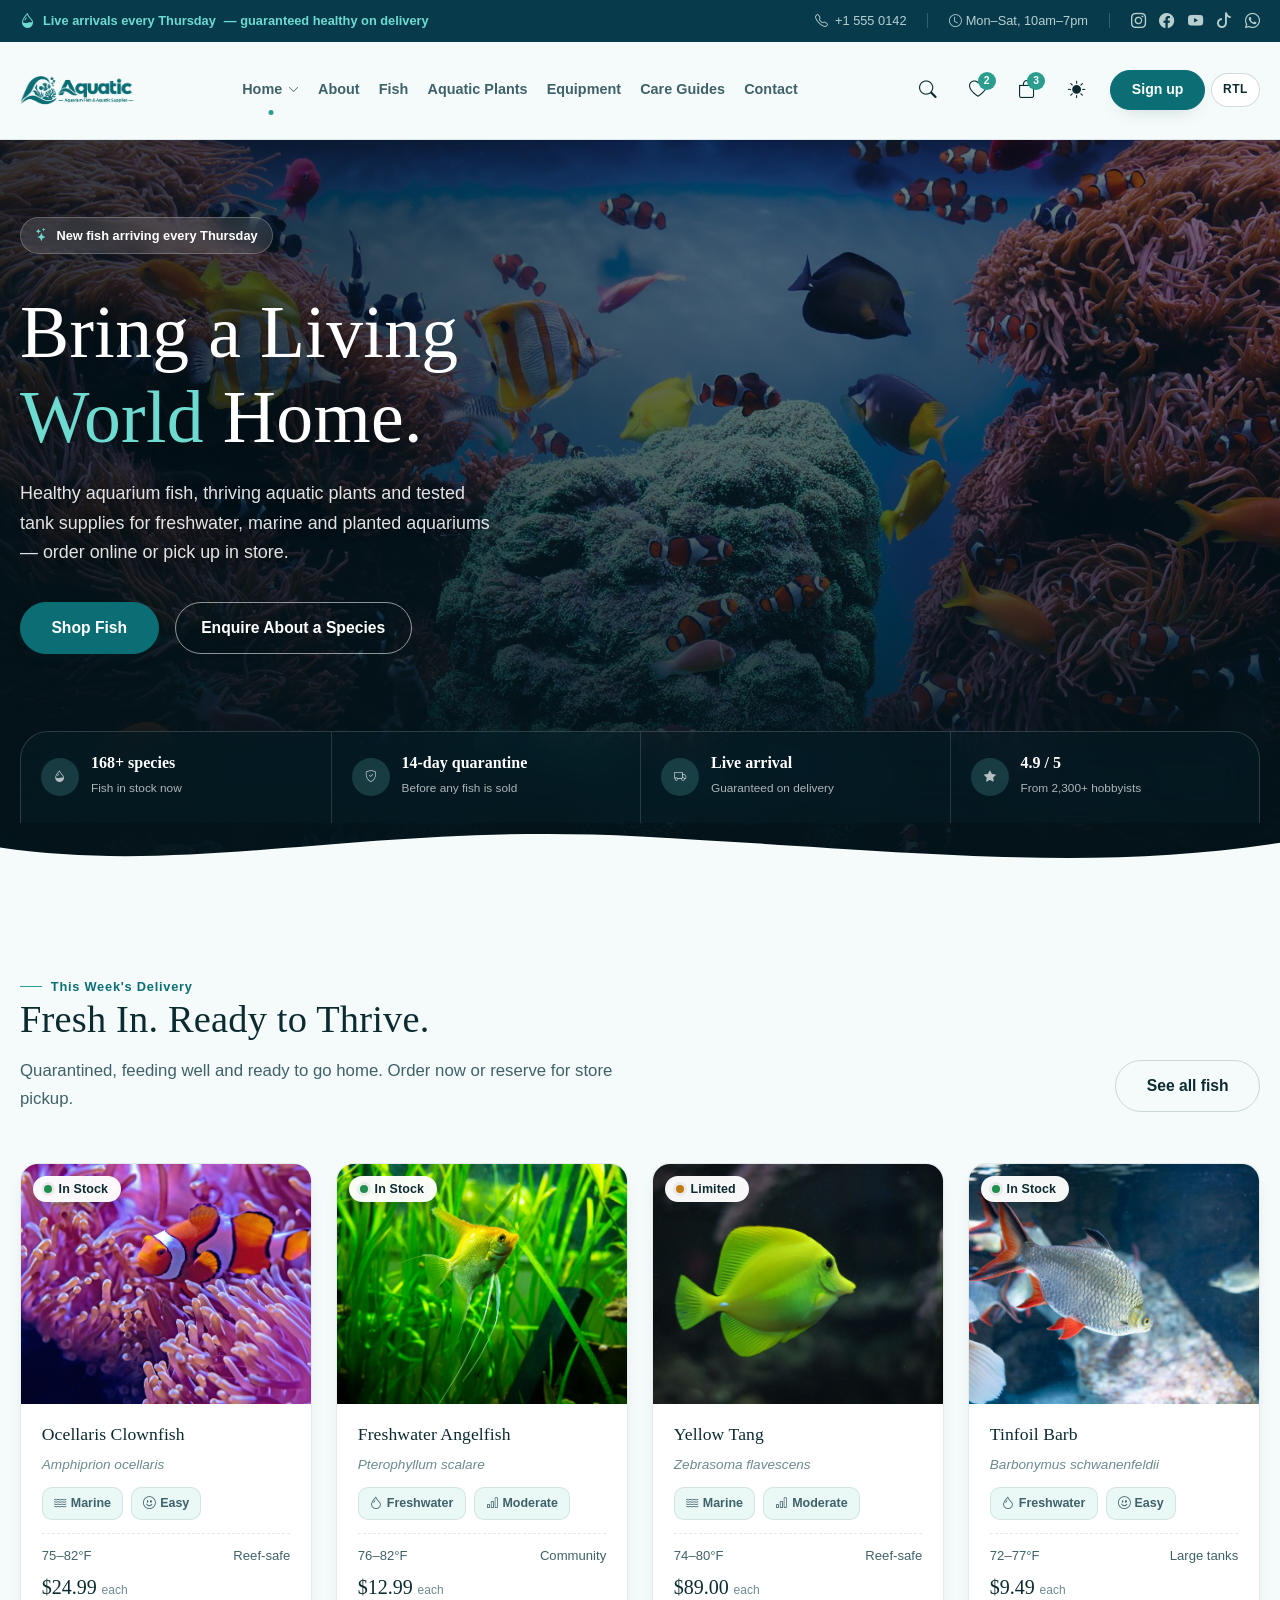
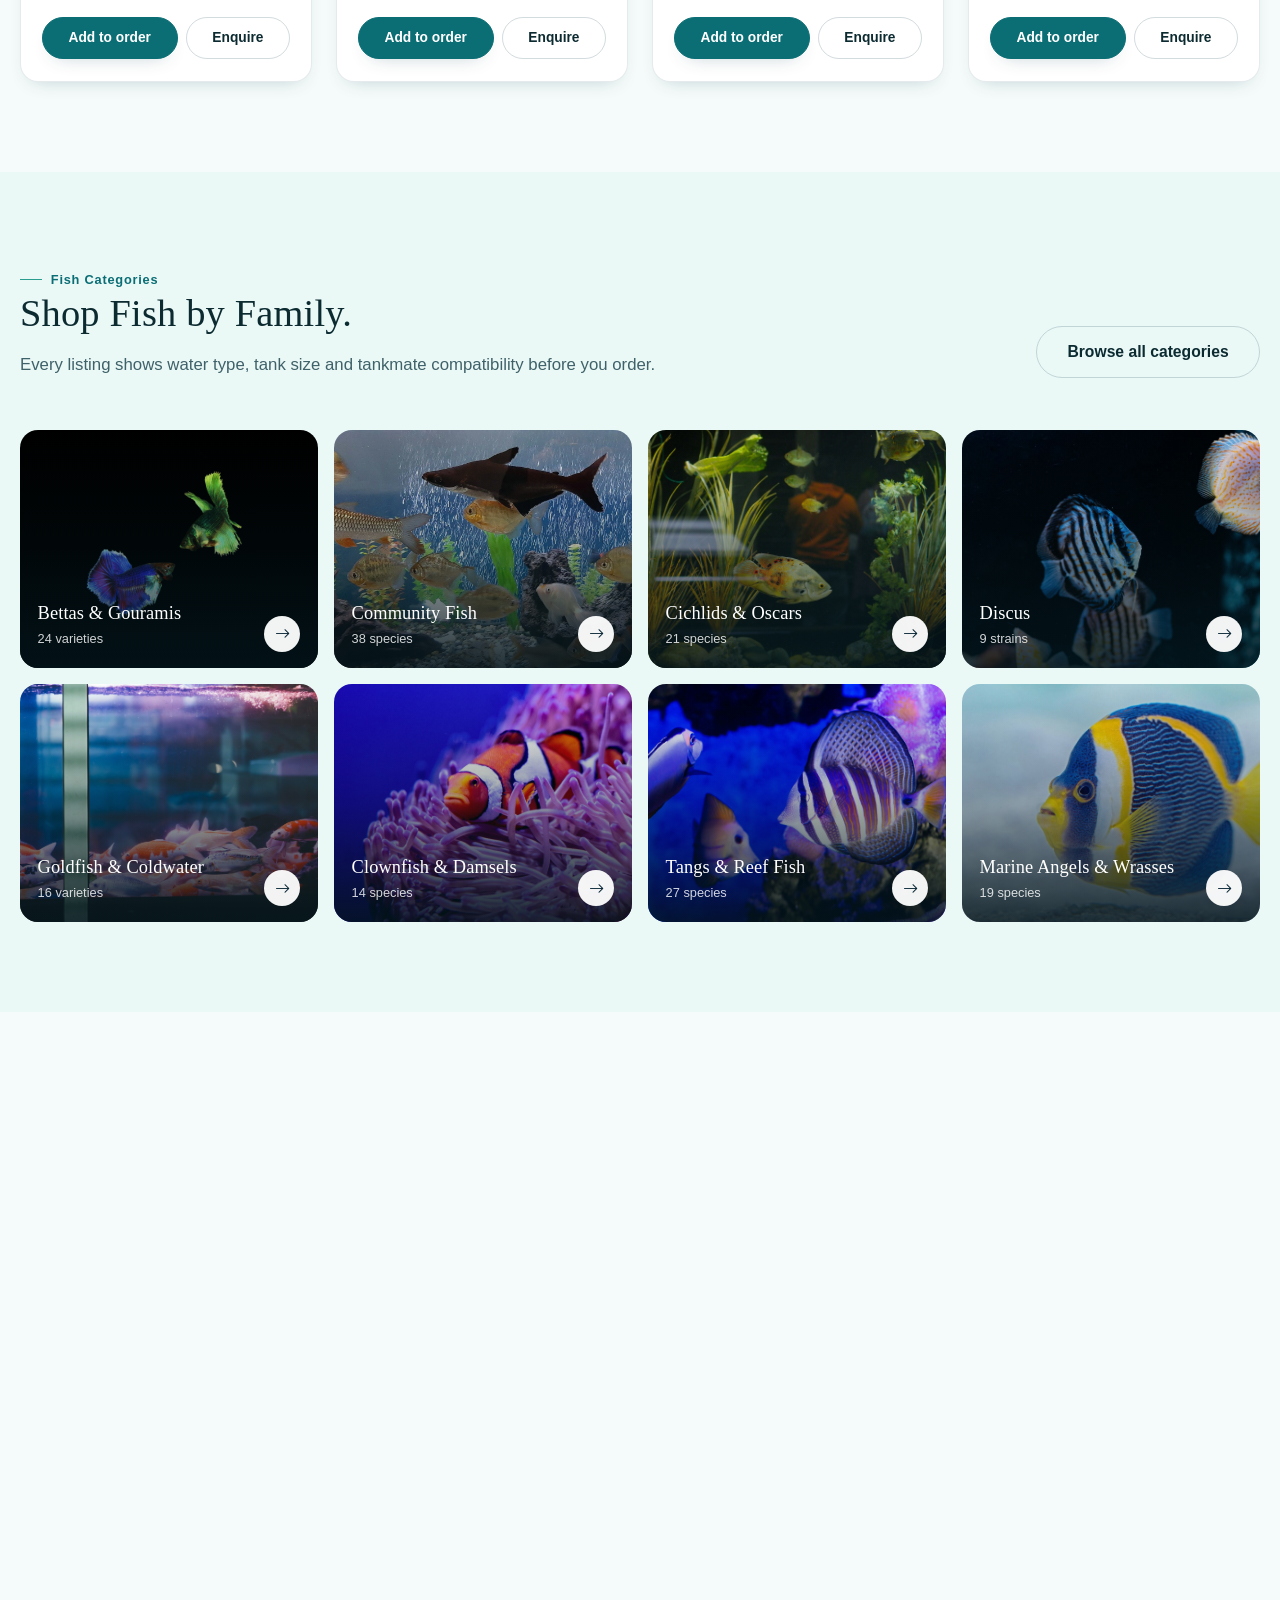
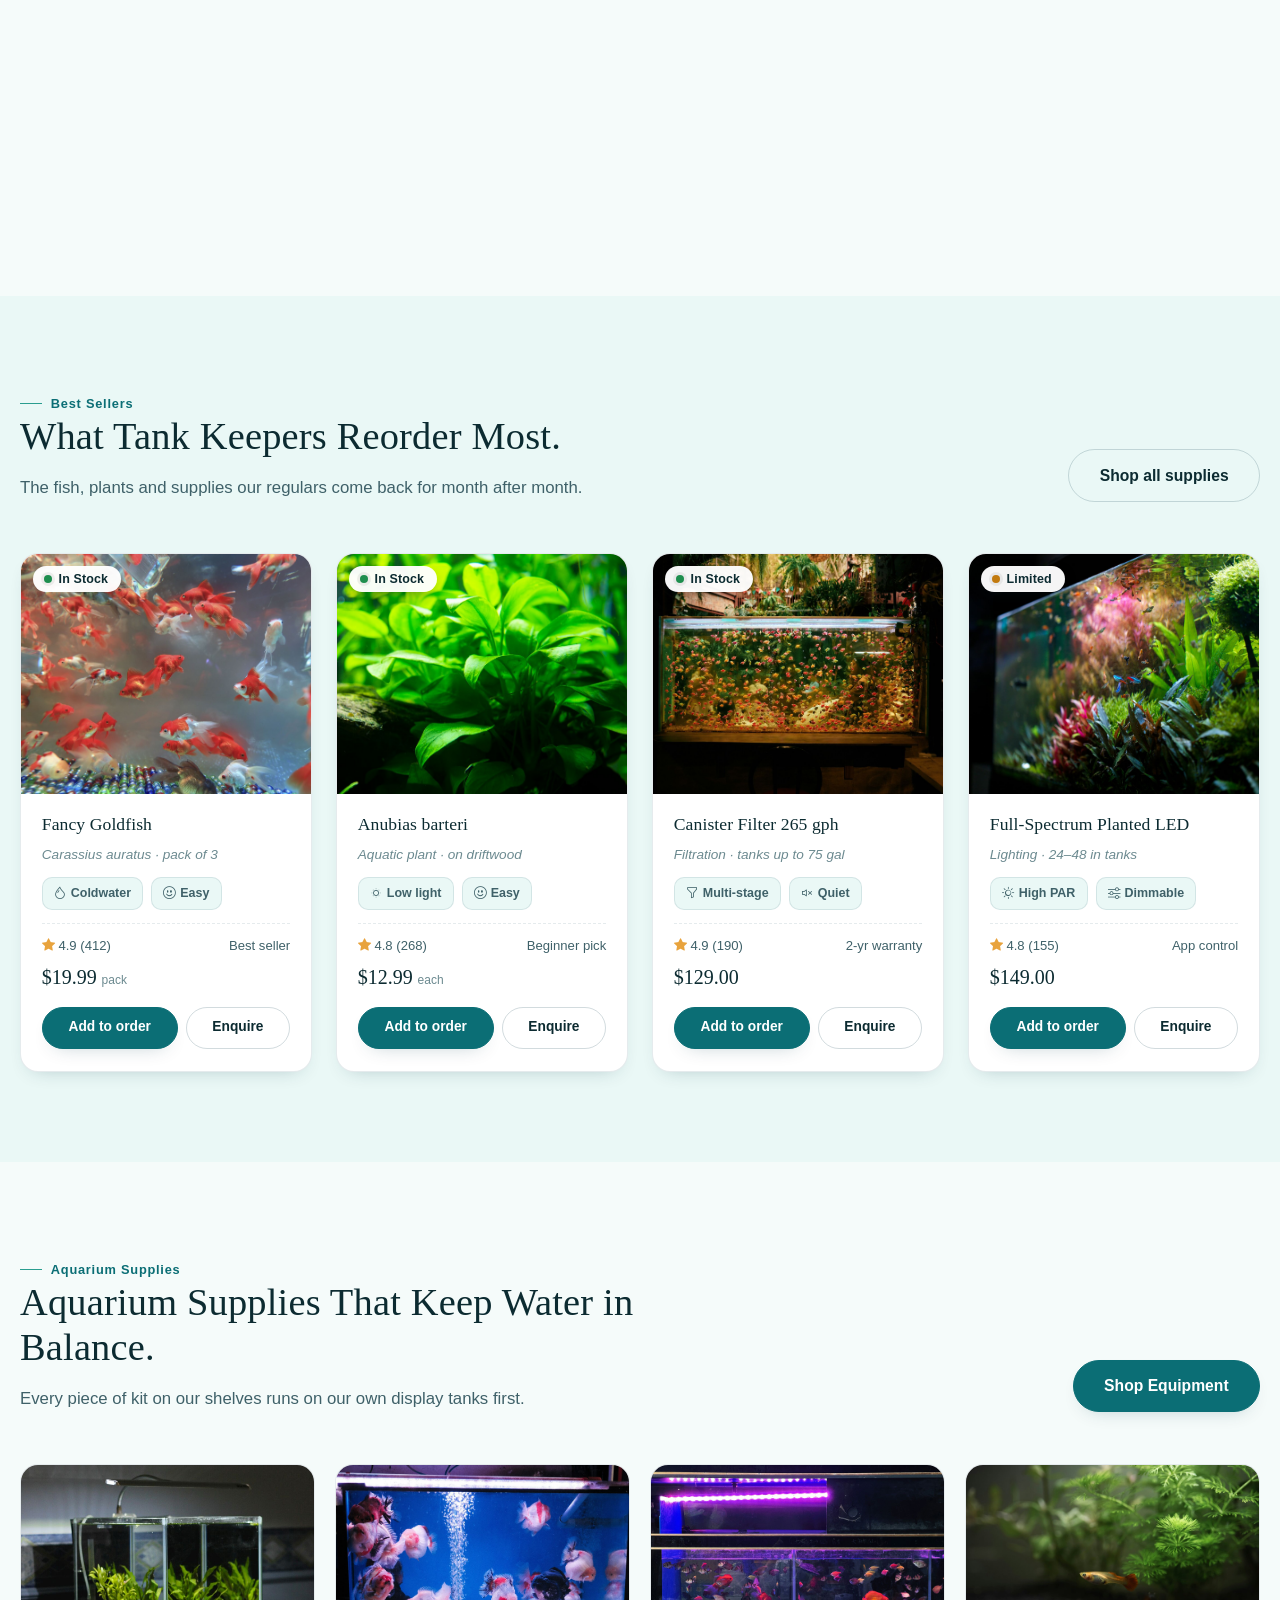
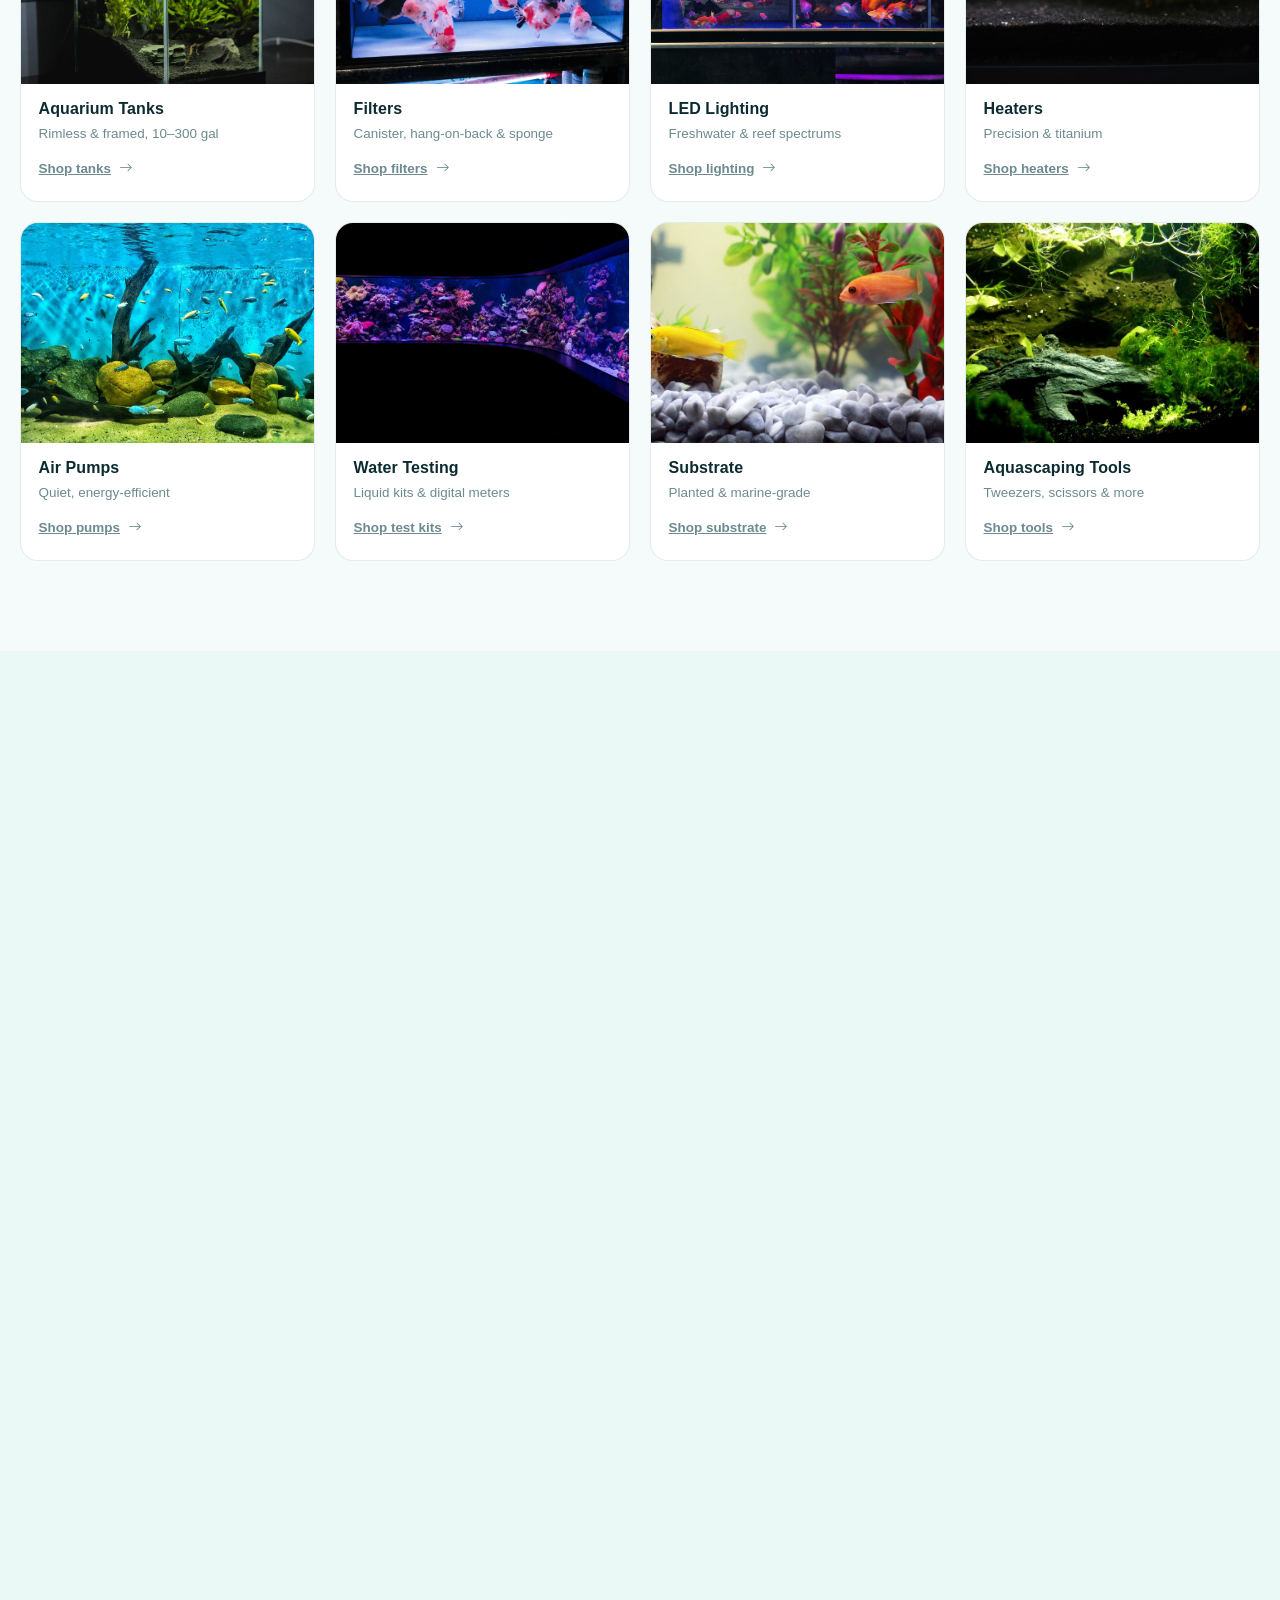
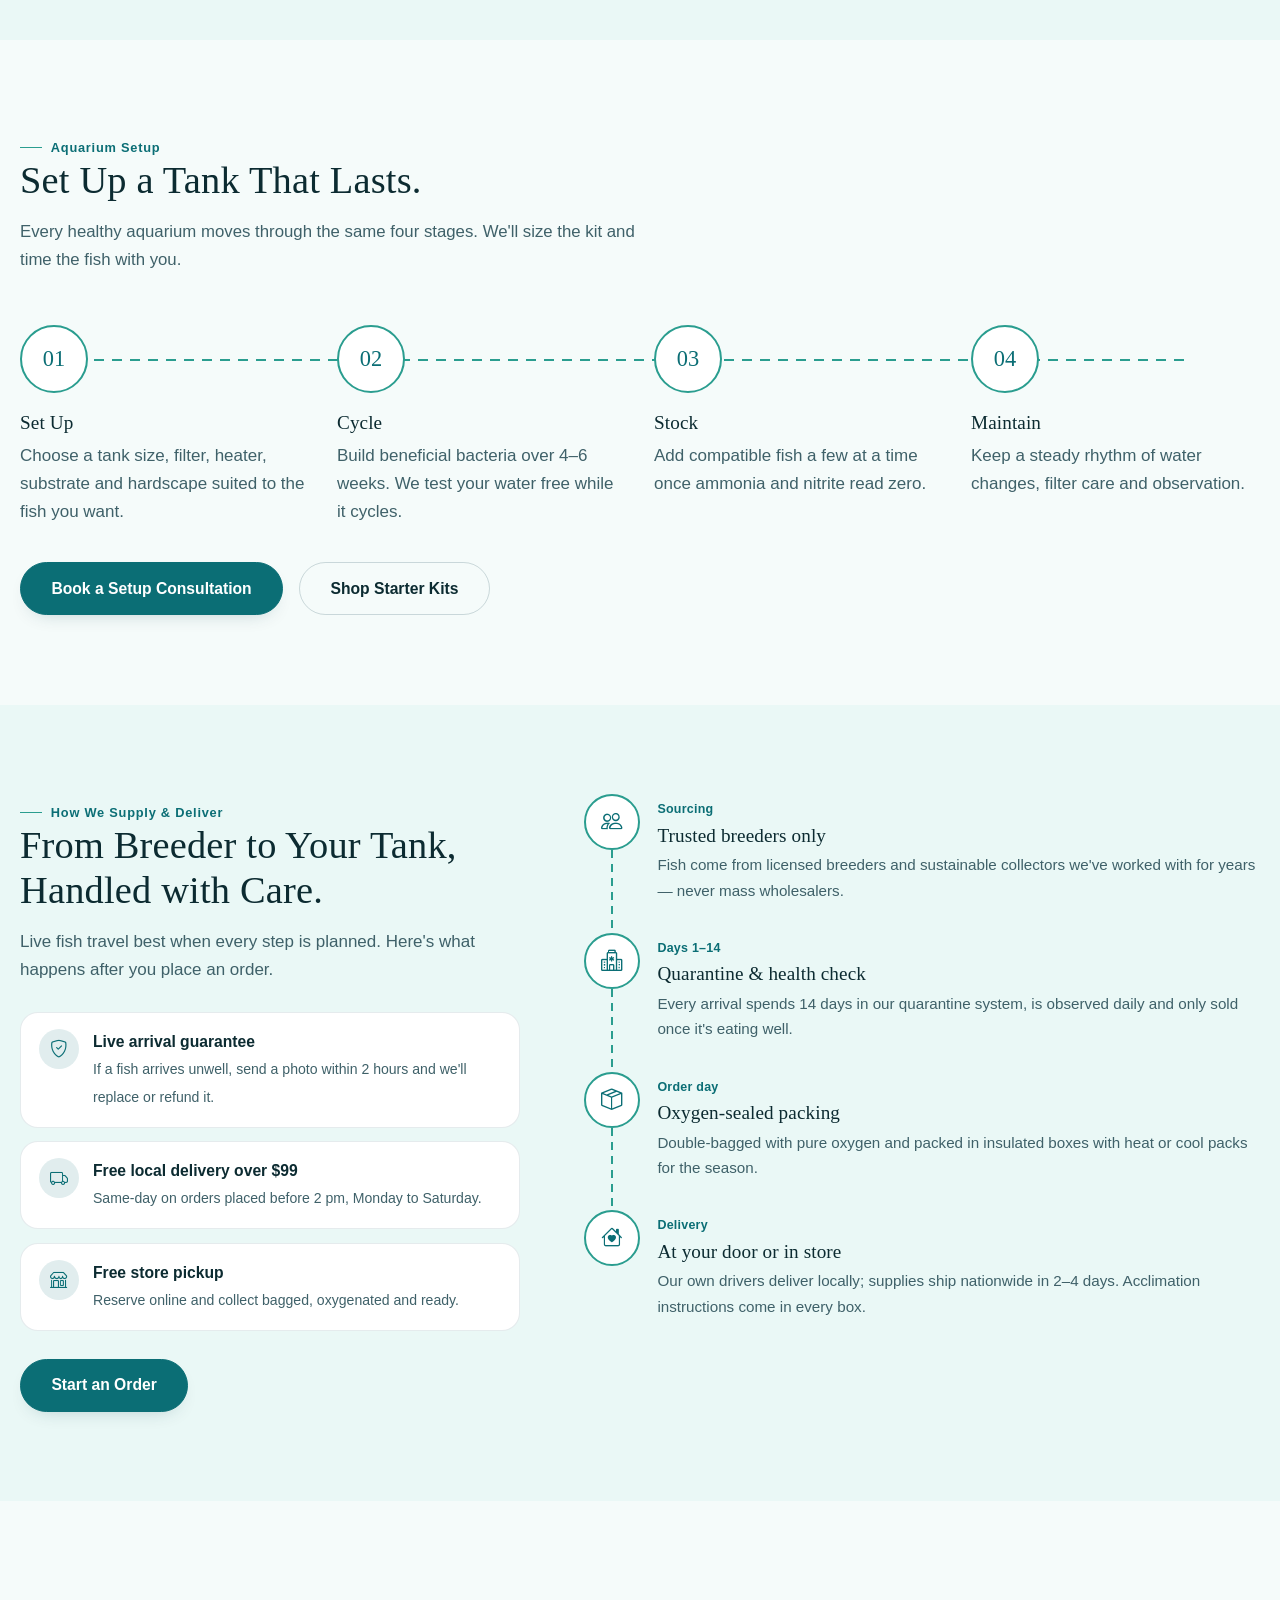
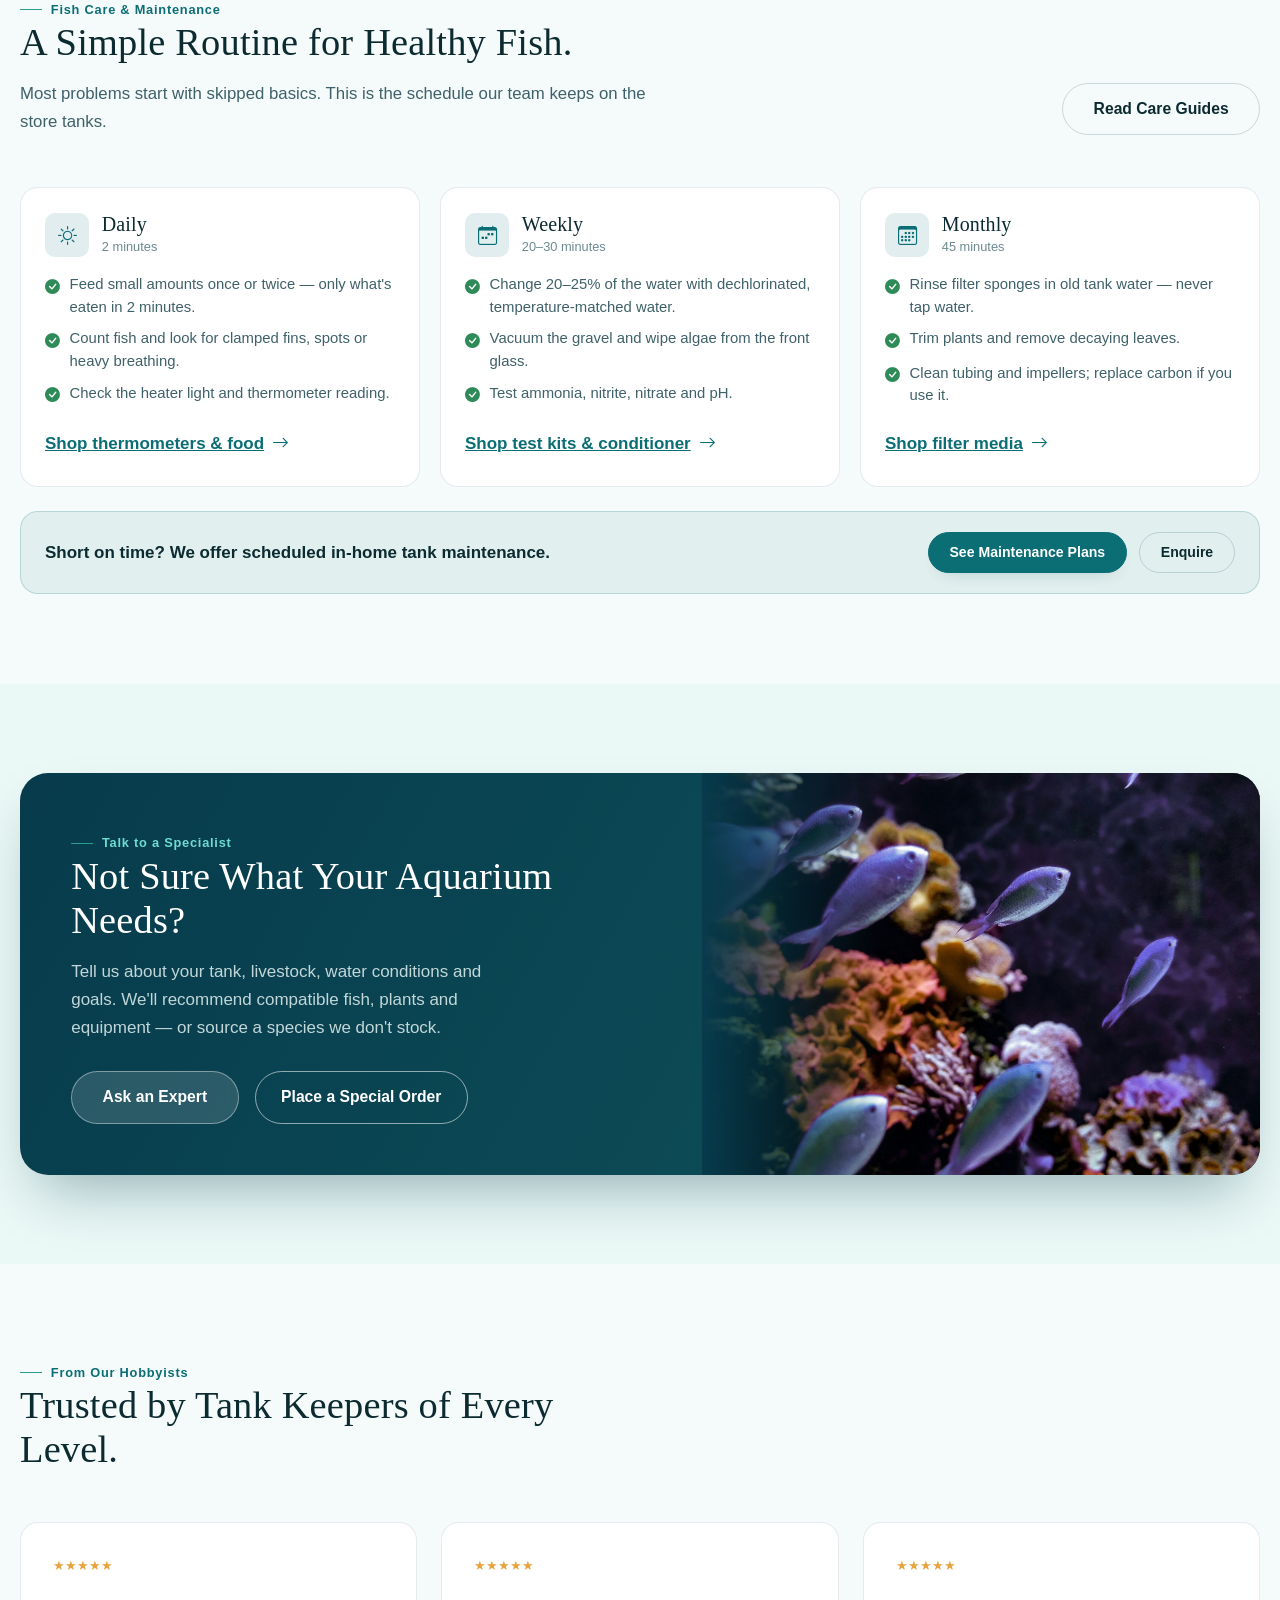
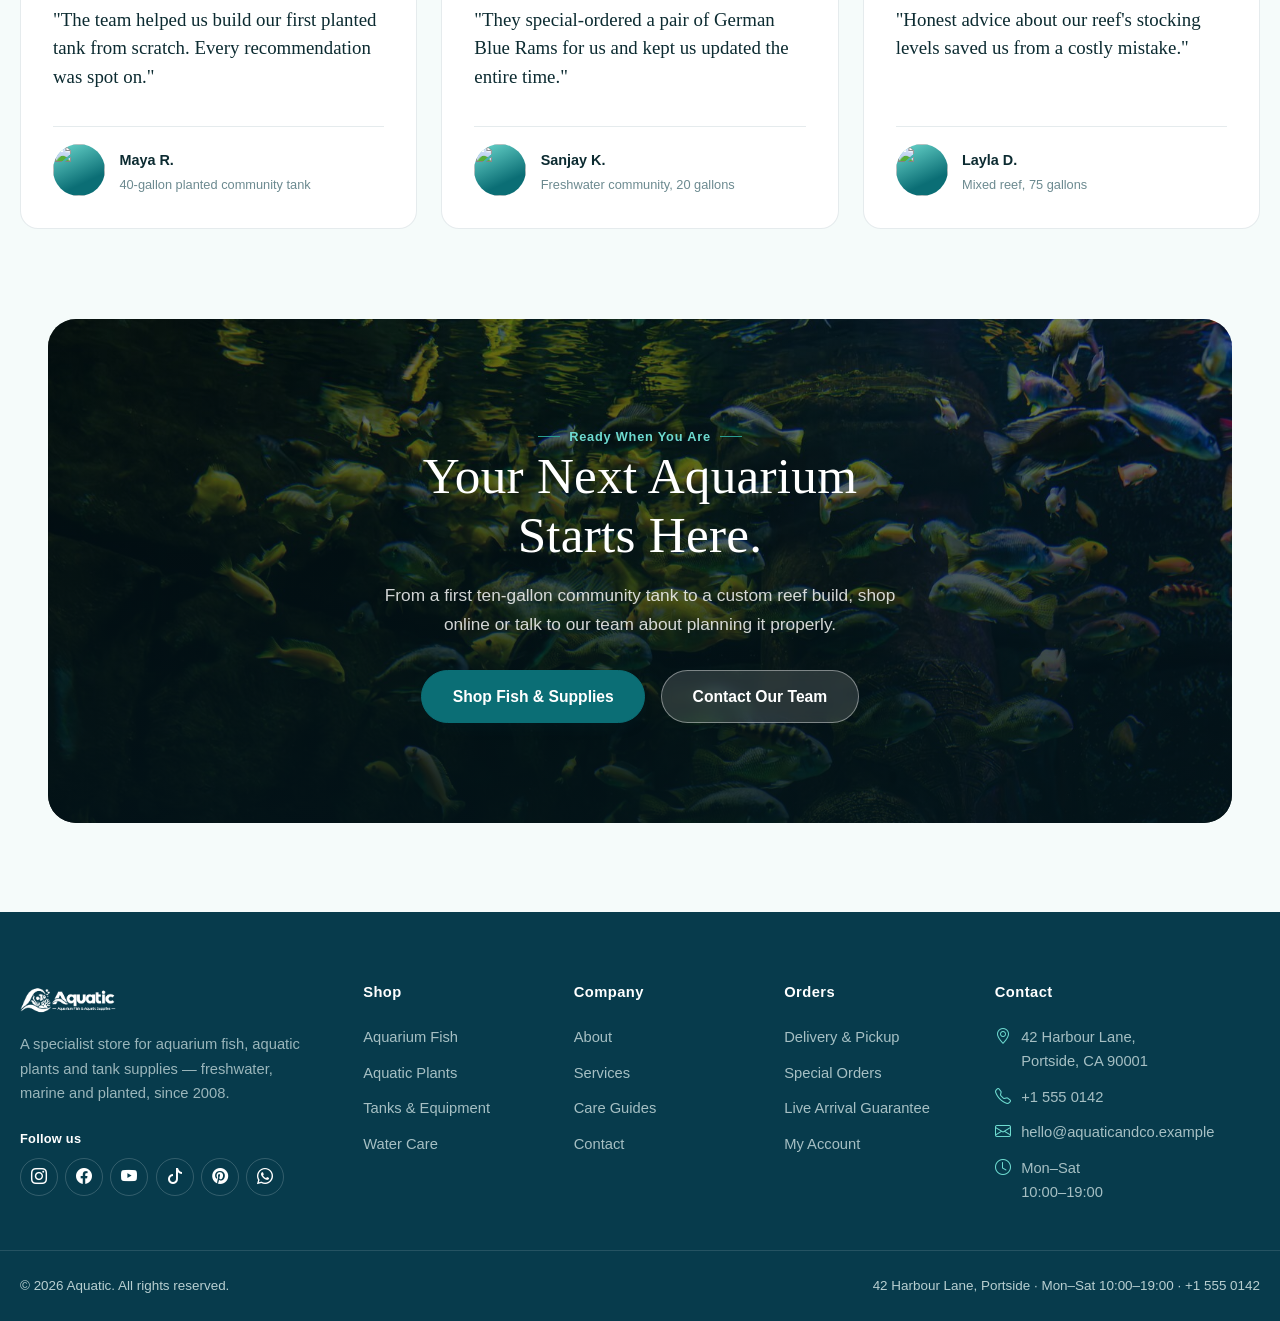
==== commit ec5eeccf: "Add files via upload" ====
--- a/index.html
+++ b/index.html
@@ -106,7 +106,6 @@
         <i class="bi bi-sun-fill" aria-hidden="true"></i>
         <i class="bi bi-moon-stars-fill" aria-hidden="true"></i>
       </button>
-      <a href="pages/login.html" class="header-login"><i class="bi bi-person"></i> Log in</a>
       <a href="pages/login.html#signup" class="btn btn-primary btn-sm header-cta">Sign up</a>
       <button class="rtl-toggle" type="button" data-rtl-toggle aria-pressed="false">RTL</button>
       <button class="icon-btn menu-btn" data-menu-open aria-label="Open menu" aria-expanded="false" aria-controls="mobileNav">
@@ -152,7 +151,6 @@
 
   <div class="mobile-actions">
     <a href="pages/login.html#signup" class="btn btn-primary btn-sm">Sign up</a>
-    <a href="pages/login.html" class="btn btn-outline btn-sm">Log in</a>
     <a href="tel:+15550142" class="btn btn-outline btn-sm m-call"><i class="bi bi-telephone"></i> Call the store</a>
   </div>
 </nav>
@@ -808,16 +806,12 @@
       <a href="pages/contact.html">Live Arrival Guarantee</a>
       <a href="pages/login.html">My Account</a>
     </div>
-    <div>
-      <h5>Stay Updated</h5>
-      <p style="color:rgba(234,248,246,.65); font-size:.88rem; margin-bottom:.5rem;">New arrivals and care tips, twice a month.</p>
-      <form class="footer-newsletter" data-validate novalidate>
-        <div class="form-field" style="flex:1; margin-bottom:0;">
-          <label class="visually-hidden" for="footer-email">Email address</label>
-          <input type="email" id="footer-email" name="email" placeholder="Email address" required>
-        </div>
-        <button type="submit" class="btn btn-primary btn-sm">Subscribe</button>
-      </form>
+    <div class="footer-contact">
+      <h5>Contact</h5>
+      <a href="https://maps.google.com/?q=42+Harbour+Lane+Portside+CA+90001" target="_blank" rel="noopener"><i class="bi bi-geo-alt" aria-hidden="true"></i><span>42 Harbour Lane,<br>Portside, CA 90001</span></a>
+      <a href="tel:+15550142"><i class="bi bi-telephone" aria-hidden="true"></i><span>+1 555 0142</span></a>
+      <a href="mailto:hello@aquaticandco.example"><i class="bi bi-envelope" aria-hidden="true"></i><span>hello@aquaticandco.example</span></a>
+      <span class="footer-contact-item"><i class="bi bi-clock" aria-hidden="true"></i><span>Mon&ndash;Sat<br>10:00&ndash;19:00</span></span>
     </div>
   </div>
   <div class="container-wide footer-bottom">
--- a/assets/css/style.css
+++ b/assets/css/style.css
@@ -0,0 +1,1628 @@
+/* =====================================================================
+   AQUATIC / STORE DESIGN SYSTEM
+   "Your Aquarium, Perfectly in Balance."
+   ===================================================================== */
+
+/* ============================
+   COLOR SYSTEM
+   Change these variables to re-skin the entire site.
+   ============================ */
+:root{
+  /* Brand palette */
+  --clr-primary:      #0B6E75;
+  --clr-primary-rgb:  11,110,117;
+  --clr-deep:         #073B4C;
+  --clr-deep-rgb:     7,59,76;
+  --clr-secondary:    #2A9D8F;
+  --clr-accent:       #6EDBD0;
+  --clr-accent-rgb:   110,219,208;
+  --clr-light:        #EAF8F6;
+  --clr-bg:           #F5FBFA;
+  --clr-dark-bg:      #061C24;
+
+  /* Functional surface tokens (light mode default) */
+  --surface-0: var(--clr-bg);
+  --surface-1: #FFFFFF;
+  --surface-2: var(--clr-light);
+  --surface-glass: rgba(255,255,255,.62);
+  --border-soft: rgba(7,59,76,.10);
+  --border-strong: rgba(7,59,76,.18);
+
+  --text-primary: #0C2B31;
+  --text-secondary: #3F6169;
+  --text-muted: #6C8A90;
+  --text-on-dark: #EAF8F6;
+
+  /* Primary action tokens — dark mode remaps these so buttons keep
+     AA contrast on the deep-ocean surfaces. */
+  --on-primary:        #FFFFFF;
+  --btn-primary-hover: var(--clr-deep);
+  --on-primary-hover:  #FFFFFF;
+
+  --shadow-soft: 0 20px 45px -25px rgba(7,59,76,.35);
+  --shadow-lift: 0 30px 60px -20px rgba(7,59,76,.4);
+  --shadow-tight: 0 8px 20px -12px rgba(7,59,76,.3);
+
+  /* Status colors for livestock/equipment indicators */
+  --status-compatible: #2E8B57;
+  --status-caution: #C98A17;
+  --status-avoid: #B5493D;
+
+  /* Type */
+  --font-display: "DM Serif Display", "Playfair Display", Georgia, serif;
+  --font-body: "Manrope", "Inter", -apple-system, sans-serif;
+
+  --fs-hero: clamp(2.6rem, 5vw + 1rem, 4.6rem);
+  --fs-h1: clamp(2.2rem, 3vw + 1rem, 3.2rem);
+  --fs-h2: clamp(1.7rem, 2vw + 1rem, 2.4rem);
+  --fs-h3: clamp(1.25rem, 1vw + 1rem, 1.6rem);
+  --fs-body: 1.0625rem;
+  --fs-small: .9rem;
+
+  --radius-lg: 28px;
+  --radius-md: 18px;
+  --radius-sm: 10px;
+  --radius-pill: 999px;
+
+  --container-max: none;
+  --header-h: 96px;
+  /* One hero height for both home layouts, one for every interior page */
+  --hero-home-h: clamp(600px, 82vh, 820px);
+  --hero-page-h: clamp(300px, 38vh, 380px);
+  --header-h-compact: 68px;
+
+  --ease-water: cubic-bezier(.22,.78,.32,1);
+  --dur-med: .55s;
+}
+
+/* ============================
+   RESET / BASE
+   ============================ */
+*,*::before,*::after{ box-sizing:border-box; }
+html{ scroll-behavior:smooth; }
+@media (prefers-reduced-motion: reduce){
+  html{ scroll-behavior:auto; }
+  *,*::before,*::after{ animation-duration:.001ms !important; animation-iteration-count:1 !important; transition-duration:.001ms !important; scroll-behavior:auto !important; }
+}
+
+body{
+  margin:0;
+  font-family:var(--font-body);
+  font-size:var(--fs-body);
+  line-height:1.65;
+  color:var(--text-primary);
+  background:var(--surface-0);
+  -webkit-font-smoothing:antialiased;
+  overflow-x:hidden;
+}
+
+img{ max-width:100%; display:block; }
+a{ color:inherit; text-decoration:none; }
+button{ font-family:inherit; }
+ul{ margin:0; padding:0; list-style:none; }
+
+h1,h2,h3,h4,.font-display{
+  font-family:var(--font-display);
+  font-weight:400;
+  color:var(--text-primary);
+  line-height:1.15;
+  letter-spacing:.005em;
+  margin:0;
+}
+h2{ font-size:var(--fs-h2); }
+h3{ font-size:var(--fs-h3); }
+p{ margin:0; color:var(--text-secondary); }
+
+.container-wide{
+  width:100%;
+  max-width:var(--container-max);
+  margin-inline:auto;
+  padding-inline:20px;
+}
+
+/* Skip link */
+.skip-link{
+  position:absolute; inset-inline-start:1rem; top:-60px;
+  background:var(--clr-deep); color:#fff; padding:.75rem 1.25rem;
+  border-radius:var(--radius-sm); z-index:2000; transition:top .25s var(--ease-water);
+}
+.skip-link:focus{ top:1rem; }
+
+:focus-visible{
+  outline:3px solid var(--clr-accent);
+  outline-offset:3px;
+  border-radius:4px;
+}
+
+/* ============================
+   UTILITIES
+   ============================ */
+.eyebrow{
+  font-family:var(--font-body);
+  font-size:.8rem;
+  font-weight:700;
+  letter-spacing:.06em;
+  color:var(--clr-primary);
+  display:inline-flex;
+  align-items:center;
+  gap:.55rem;
+}
+.eyebrow::before{
+  content:"";
+  width:22px; height:1px;
+  background:var(--clr-secondary);
+  display:inline-block;
+}
+[data-theme="dark"] .eyebrow{ color:var(--clr-accent); }
+
+.section{ padding-block: clamp(4rem, 7vw, 7.5rem); position:relative; }
+.section-head{ max-width:640px; margin-bottom:clamp(2rem,4vw,3.25rem); }
+.section-head p{ margin-top:1rem; font-size:1.05rem; }
+
+.btn{
+  display:inline-flex; align-items:center; justify-content:center; gap:.6rem;
+  min-height:48px; padding:.85rem 1.9rem;
+  border-radius:var(--radius-pill);
+  font-weight:600; font-size:.98rem;
+  border:1px solid transparent;
+  cursor:pointer;
+  transition:transform .35s var(--ease-water), box-shadow .35s var(--ease-water), background .3s ease, color .3s ease, border-color .3s ease;
+  white-space:nowrap;
+}
+.btn:hover{ transform:translateY(-3px); }
+.btn-primary,
+.btn-primary:focus-visible{ background:var(--clr-primary); border-color:var(--clr-primary); color:var(--on-primary); box-shadow:var(--shadow-tight); }
+.btn-primary:hover,
+.btn-primary:active{ background:var(--btn-primary-hover); border-color:var(--btn-primary-hover); color:var(--on-primary-hover); box-shadow:var(--shadow-lift); }
+.btn-outline{ background:transparent; border-color:var(--border-strong); color:var(--text-primary); }
+.btn-outline:hover,
+.btn-outline:active{ background:transparent; border-color:var(--clr-primary); color:var(--clr-primary); }
+.btn-ghost-light{ background:rgba(255,255,255,.14); border-color:rgba(255,255,255,.4); color:#fff; backdrop-filter:blur(6px); }
+.btn-ghost-light:hover,
+.btn-ghost-light:active{ background:#fff; border-color:#fff; color:#062433; }
+.btn-sm{ min-height:40px; padding:.55rem 1.3rem; font-size:.88rem; }
+.btn-link{
+  display:inline-flex; align-items:center; gap:.5rem; font-weight:700; color:var(--clr-primary);
+  position:relative; padding-block:.2rem;
+}
+.btn-link::after{
+  content:""; position:absolute; inset-inline-start:0; bottom:-2px; height:1.5px; width:100%;
+  background:currentColor; transform:scaleX(0); transform-origin:right; transition:transform .4s var(--ease-water);
+}
+[dir="rtl"] .btn-link::after{ transform-origin:left; }
+.btn-link:hover::after{ transform:scaleX(1); transform-origin:left; }
+[dir="rtl"] .btn-link:hover::after{ transform-origin:right; }
+
+.glass-panel{
+  background:var(--surface-glass);
+  border:1px solid rgba(255,255,255,.5);
+  backdrop-filter:blur(16px) saturate(140%);
+  -webkit-backdrop-filter:blur(16px) saturate(140%);
+  border-radius:var(--radius-md);
+  box-shadow:var(--shadow-soft);
+}
+[data-theme="dark"] .glass-panel{
+  background:rgba(6,28,36,.55);
+  border-color:rgba(255,255,255,.08);
+}
+
+.badge{
+  display:inline-flex; align-items:center; gap:.4rem;
+  font-size:.76rem; font-weight:700; letter-spacing:.02em;
+  padding:.35rem .75rem; border-radius:var(--radius-pill);
+}
+.badge-dot::before{ content:""; width:7px; height:7px; border-radius:50%; background:currentColor; }
+.badge-stock{ background:rgba(46,139,87,.12); color:var(--status-compatible); }
+.badge-limited{ background:rgba(201,138,23,.14); color:var(--status-caution); }
+.badge-soldout{ background:rgba(181,73,61,.14); color:var(--status-avoid); }
+
+/* Stock labels sitting on top of a photo get a solid, near-white pill
+   with dark text so they read on bright plants and dark reefs alike;
+   the dot keeps the status colour. */
+.media .badge,
+.h2-sp-media .badge{
+  background:rgba(255,255,255,.96); color:#0C2B31;
+  font-size:.78rem; font-weight:800; letter-spacing:.01em;
+  padding:.42rem .8rem .42rem .7rem;
+  box-shadow:0 6px 16px -6px rgba(3,20,26,.55);
+}
+.media .badge-dot::before,
+.h2-sp-media .badge-dot::before{ width:8px; height:8px; box-shadow:0 0 0 3px rgba(0,0,0,.06); }
+.media .badge-stock::before,
+.h2-sp-media .badge-stock::before{ background:#1E8E4E; }
+.media .badge-limited::before,
+.h2-sp-media .badge-limited::before{ background:#C27A0E; }
+.media .badge-soldout::before,
+.h2-sp-media .badge-soldout::before{ background:#B5493D; }
+
+/* Compatibility / care-level chips */
+.chip-row{ display:flex; flex-wrap:wrap; gap:.5rem; }
+.chip{
+  font-size:.78rem; font-weight:600; padding:.32rem .7rem; border-radius:var(--radius-sm);
+  background:var(--surface-2); color:var(--text-secondary); border:1px solid var(--border-soft);
+}
+.chip i{ margin-inline-end:.3rem; }
+
+/* Reveal-on-scroll */
+.reveal{ opacity:0; transform:translateY(28px); transition:opacity .9s var(--ease-water), transform .9s var(--ease-water); }
+.reveal.is-visible{ opacity:1; transform:translateY(0); }
+
+/* Water ripple divider */
+.ripple-divider{ width:100%; height:64px; display:block; color:var(--surface-0); }
+.ripple-divider path{ fill:currentColor; }
+
+/* Floating particles container (used sparingly) */
+.particles{ position:absolute; inset:0; overflow:hidden; pointer-events:none; z-index:1; }
+.particles span{
+  position:absolute; bottom:-20px; display:block; border-radius:50%;
+  background:radial-gradient(circle at 30% 30%, rgba(255,255,255,.9), rgba(255,255,255,.05));
+  opacity:.5; animation:drift 14s linear infinite;
+}
+@keyframes drift{
+  0%{ transform:translateY(0) translateX(0); opacity:0; }
+  10%{ opacity:.55; }
+  100%{ transform:translateY(-620px) translateX(30px); opacity:0; }
+}
+
+/* =====================================================================
+   TOP BAR + HEADER  (v2)
+   Three-zone header: brand / centred nav / actions.
+   The "Home" item opens a preview panel so visitors can switch
+   between the two homepage layouts.
+   ===================================================================== */
+
+/* --- Utility strip above the header ------------------------------- */
+.topbar{
+  background:var(--clr-deep);
+  color:rgba(234,248,246,.78);
+  font-size:.8rem;
+}
+.topbar-inner{
+  display:flex; align-items:center; justify-content:space-between;
+  gap:1.5rem; min-height:42px;
+}
+.topbar-note{
+  display:inline-flex; align-items:center; gap:.5rem;
+  color:var(--clr-accent); font-weight:600;
+}
+.topbar-note i{ font-size:.95rem; }
+.topbar-links{ display:inline-flex; align-items:center; gap:1.3rem; }
+.topbar-links a{
+  color:rgba(234,248,246,.78);
+  display:inline-flex; align-items:center; gap:.45rem;
+  transition:color .25s ease;
+}
+.topbar-links a:hover{ color:var(--clr-accent); }
+.topbar-sep{ width:1px; height:15px; background:rgba(234,248,246,.2); }
+.topbar-social{ display:inline-flex; gap:.85rem; font-size:.95rem; }
+
+/* Legacy strip kept for the 404 / coming-soon pages */
+.announce-strip{
+  background:var(--clr-deep); color:var(--clr-accent);
+  text-align:center; font-size:.78rem; letter-spacing:.08em; font-weight:600;
+  padding:.5rem 1rem;
+}
+
+/* --- Header shell -------------------------------------------------- */
+.site-header{
+  position:sticky; top:0; z-index:1000;
+  background:rgba(245,251,250,.88);
+  backdrop-filter:blur(16px) saturate(150%);
+  -webkit-backdrop-filter:blur(16px) saturate(150%);
+  border-bottom:1px solid var(--border-soft);
+  transition:background .35s ease, box-shadow .35s ease;
+}
+[data-theme="dark"] .site-header{ background:rgba(6,28,36,.88); border-color:rgba(255,255,255,.08); }
+.site-header.is-compact{ box-shadow:0 14px 34px -26px rgba(7,59,76,.6); }
+
+.site-header .header-inner{
+  display:grid; grid-template-columns:auto 1fr auto;
+  align-items:center; gap:1.5rem;
+  min-height:var(--header-h);
+  transition:min-height .35s var(--ease-water);
+}
+.site-header.is-compact .header-inner{ min-height:var(--header-h-compact); }
+
+.brand{ display:flex; align-items:center; gap:.65rem; font-family:var(--font-display); font-size:1.5rem; }
+.brand-logo{
+  height:38px; width:auto; max-width:none;
+  display:block; object-fit:contain;
+  transition:height .35s var(--ease-water), filter .3s ease;
+}
+.site-header.is-compact .brand-logo{ height:32px; }
+/* The logo artwork is drawn in brand-blue for light surfaces; on the
+   permanently-dark footer (and the header/mobile-nav once dark mode is
+   active) it's flipped to a clean white mark so it stays legible. */
+.footer-brand-logo .brand-logo{ height:32px; filter:brightness(0) invert(1); }
+[data-theme="dark"] .site-header .brand-logo,
+[data-theme="dark"] .mobile-nav .brand-logo{ filter:brightness(0) invert(1); }
+
+/* --- Primary navigation -------------------------------------------- */
+.main-nav{ display:flex; align-items:center; justify-content:center; gap:.2rem; min-width:0; }
+.nav-item{ position:relative; display:flex; }
+.main-nav a,
+.main-nav .nav-link{
+  font-family:var(--font-body);
+  font-size:.95rem; font-weight:600; color:var(--text-secondary);
+  background:none; border:0; cursor:pointer;
+  display:inline-flex; align-items:center; gap:.35rem;
+  padding:.5rem .75rem; border-radius:var(--radius-pill);
+  position:relative; white-space:nowrap;
+  transition:color .3s ease, background .3s ease;
+}
+.main-nav a:hover,
+.main-nav .nav-link:hover,
+.main-nav a.active,
+.nav-item.is-open > .nav-link{ color:var(--clr-primary); background:var(--surface-2); }
+
+/* A single droplet marks the page you're on — quieter than an underline
+   and it survives the pill hover state. */
+.main-nav a.active::after,
+.nav-item.is-active > .nav-link::after{
+  content:""; position:absolute; bottom:-.35rem; inset-inline-start:50%;
+  transform:translateX(-50%);
+  width:5px; height:5px; border-radius:50%; background:var(--clr-secondary);
+}
+.nav-link .bi-chevron-down{ font-size:.7rem; transition:transform .3s var(--ease-water); }
+.nav-item.is-open .nav-link .bi-chevron-down{ transform:rotate(180deg); }
+
+/* --- Home-layout switcher panel ------------------------------------ */
+.nav-dropdown{
+  position:absolute; top:calc(100% + .9rem); inset-inline-start:50%;
+  transform:translateX(-50%) translateY(10px);
+  opacity:0; visibility:hidden; pointer-events:none;
+  width:min(400px, calc(100vw - 2rem));
+  background:var(--surface-1);
+  border:1px solid var(--border-soft);
+  border-radius:var(--radius-md);
+  box-shadow:var(--shadow-lift);
+  padding:.55rem;
+  display:grid; gap:.3rem;
+  transition:opacity .3s var(--ease-water), transform .3s var(--ease-water), visibility .3s;
+}
+.nav-item:hover > .nav-dropdown,
+.nav-item.is-open > .nav-dropdown,
+.nav-dropdown:focus-within{
+  opacity:1; visibility:visible; pointer-events:auto;
+  transform:translateX(-50%) translateY(0);
+}
+/* Invisible bridge so the pointer can travel from link to panel. */
+.nav-dropdown::before{
+  content:""; position:absolute; top:-.9rem; left:0; right:0; height:.9rem;
+}
+
+.home-card{
+  display:flex; align-items:center; gap:.85rem;
+  padding:.55rem; border-radius:var(--radius-sm);
+  transition:background .25s ease;
+}
+.home-card:hover{ background:var(--surface-2); }
+.home-card.is-current{ background:rgba(var(--clr-accent-rgb),.16); }
+.home-card-thumb{
+  width:84px; height:56px; flex:none; overflow:hidden;
+  border-radius:8px; background:var(--surface-2);
+}
+.home-card-thumb img{ width:100%; height:100%; object-fit:cover; }
+.home-card-text strong{
+  display:block; font-size:.95rem; font-weight:700; color:var(--text-primary);
+}
+.home-card-text span{ font-size:.8rem; color:var(--text-muted); }
+
+/* --- Header actions ------------------------------------------------ */
+.header-actions{ display:flex; align-items:center; gap:.35rem; }
+.icon-btn{
+  position:relative;
+  width:44px; height:44px; border-radius:50%; border:1px solid transparent;
+  display:inline-flex; align-items:center; justify-content:center;
+  background:transparent; color:var(--text-primary); font-size:1.1rem; cursor:pointer;
+  transition:background .3s ease, color .3s ease, transform .3s var(--ease-water);
+}
+.icon-btn:hover{ background:var(--surface-2); color:var(--clr-primary); transform:translateY(-2px); }
+.icon-badge{
+  position:absolute; top:3px; inset-inline-end:3px;
+  min-width:18px; height:18px; padding:0 .25rem;
+  border-radius:var(--radius-pill);
+  background:var(--clr-secondary); color:#fff;
+  font-size:.65rem; font-weight:700; line-height:1;
+  display:grid; place-items:center;
+}
+.header-cta{ margin-inline-start:.6rem; }
+.rtl-toggle{
+  min-width:48px; height:34px; padding:.35rem .7rem;
+  border:1px solid var(--border-strong); border-radius:var(--radius-pill);
+  background:var(--surface-1); color:var(--text-primary);
+  font-family:var(--font-body); font-size:.75rem; font-weight:800;
+  letter-spacing:.04em; cursor:pointer; display:inline-flex;
+  align-items:center; justify-content:center;
+  transition:background .25s ease, color .25s ease, border-color .25s ease, transform .25s ease;
+}
+.rtl-toggle:hover,.rtl-toggle:focus-visible{
+  background:var(--clr-primary); color:#fff; border-color:var(--clr-primary); transform:translateY(-1px);
+}
+[dir="rtl"] .rtl-toggle{ direction:ltr; }
+
+.theme-toggle .bi-moon-stars-fill{ display:none; }
+[data-theme="dark"] .theme-toggle .bi-sun-fill{ display:none; }
+[data-theme="dark"] .theme-toggle .bi-moon-stars-fill{ display:inline; }
+.menu-btn{ display:none; }
+
+/* --- Slide-down search --------------------------------------------- */
+.header-search{
+  display:grid; grid-template-rows:0fr;
+  border-top:1px solid transparent;
+  transition:grid-template-rows .4s var(--ease-water), border-color .4s ease;
+}
+.header-search.is-open{ grid-template-rows:1fr; border-top-color:var(--border-soft); }
+.header-search-inner{ overflow:hidden; }
+.header-search form{ display:flex; gap:.75rem; padding:1.1rem 0; }
+.header-search input{
+  flex:1; min-height:48px; padding:.75rem 1.25rem;
+  border:1px solid var(--border-strong); border-radius:var(--radius-pill);
+  background:var(--surface-1); color:var(--text-primary);
+  font-family:var(--font-body); font-size:1rem;
+}
+.header-search input:focus{ outline:2px solid var(--clr-primary); outline-offset:2px; }
+
+/* --- Off-canvas mobile navigation ---------------------------------- */
+.mobile-nav{
+  position:fixed; inset:0; z-index:1100;
+  background:var(--surface-0);
+  transform:translateX(100%);
+  transition:transform .5s var(--ease-water);
+  display:flex; flex-direction:column;
+  padding:1.5rem clamp(1.25rem,5vw,2.5rem) 2.5rem;
+  overflow-y:auto;
+}
+[dir="rtl"] .mobile-nav{ transform:translateX(-100%); }
+.mobile-nav.is-open{ transform:translateX(0); }
+.mobile-nav-top{ display:flex; justify-content:space-between; align-items:center; margin-bottom:2rem; }
+.mobile-nav a,
+.mobile-nav .m-sub-toggle{
+  display:flex; align-items:center; justify-content:space-between;
+  font-family:var(--font-display); font-size:1.7rem; padding:.85rem 0;
+  border-bottom:1px solid var(--border-soft); min-height:44px;
+  width:100%; background:none; border-inline:0; border-top:0;
+  color:var(--text-primary); text-align:start; cursor:pointer;
+}
+.m-sub-toggle .bi-chevron-down{ font-size:1rem; transition:transform .3s var(--ease-water); }
+.m-sub-toggle[aria-expanded="true"] .bi-chevron-down{ transform:rotate(180deg); }
+.mobile-sub{
+  display:grid; grid-template-rows:0fr;
+  transition:grid-template-rows .35s var(--ease-water);
+}
+.mobile-sub.is-open{ grid-template-rows:1fr; }
+.mobile-sub > div{ overflow:hidden; }
+.mobile-sub a{
+  font-family:var(--font-body); font-size:1rem; font-weight:600;
+  padding:.7rem 0 .7rem 1.1rem; border-bottom:none; color:var(--text-secondary);
+}
+[dir="rtl"] .mobile-sub a{ padding:.7rem 1.1rem .7rem 0; }
+.mobile-sub a.is-current{ color:var(--clr-primary); }
+.mobile-nav .mobile-actions{ margin-top:auto; display:flex; gap:.75rem; padding-top:2rem; }
+.mobile-nav .mobile-actions a{
+  flex:1; justify-content:center;
+  font-family:var(--font-body); font-size:.9rem;
+  padding:.6rem 1.1rem; border-bottom:none;
+}
+
+/* =====================================================================
+   HERO — full-bleed immersive, with a stats bar breaking the fold
+   ===================================================================== */
+.hero-v2{
+  position:relative; isolation:isolate; overflow:hidden;
+  min-height:var(--hero-home-h);
+  display:flex; flex-direction:column;
+}
+/* Copy column shares the header's container edge; it fills the space
+   above the stats bar and centres itself vertically in it. */
+.hero-v2-content-wrap{ position:relative; z-index:2; flex:1; display:flex; align-items:center; }
+.hero-v2-media{ position:absolute; inset:0; z-index:0; }
+.hero-v2-media img{ width:100%; height:100%; object-fit:cover; object-position:50% 40%; }
+.hero-v2-scrim{
+  position:absolute; inset:0;
+  background:
+    linear-gradient(180deg, rgba(3,20,26,.5) 0%, rgba(3,20,26,.58) 45%, rgba(3,20,26,.94) 100%),
+    linear-gradient(90deg, rgba(3,20,26,.62) 0%, rgba(3,20,26,.12) 58%);
+}
+
+.hero-v2-content{ position:relative; z-index:2; max-width:640px; padding-block:clamp(3rem,6vw,4.5rem); }
+.hero-v2-badge{
+  display:inline-flex; align-items:center; gap:.5rem;
+  background:rgba(255,255,255,.12); border:1px solid rgba(255,255,255,.24);
+  backdrop-filter:blur(10px); -webkit-backdrop-filter:blur(10px);
+  color:#fff; font-size:.8rem; font-weight:600;
+  padding:.45rem .9rem; border-radius:99px; margin-bottom:1.25rem;
+}
+.hero-v2-badge i{ color:var(--clr-accent); }
+.hero-v2-content .eyebrow{ display:block; color:var(--clr-accent); text-shadow:0 1px 10px rgba(0,0,0,.35); }
+.hero-v2-content h1{
+  color:#fff; font-size:var(--fs-hero); margin-block:1rem 1.25rem;
+  text-shadow:0 4px 24px rgba(0,0,0,.4);
+}
+.hero-v2-content h1 em{ font-style:normal; color:var(--clr-accent); }
+.hero-v2-content p{ color:rgba(255,255,255,.88); font-size:1.12rem; max-width:480px; text-shadow:0 2px 12px rgba(0,0,0,.35); }
+.hero-v2-content .hero-ctas{ display:flex; flex-wrap:wrap; gap:1rem; margin-top:2.1rem; }
+.btn-outline-light{
+  display:inline-flex; align-items:center; justify-content:center;
+  padding:.85rem 1.6rem; border-radius:var(--radius-pill,99px);
+  border:1.5px solid rgba(255,255,255,.55); color:#fff; font-weight:600;
+  transition:background .3s ease, border-color .3s ease, transform .3s var(--ease-water);
+}
+.btn-outline-light:hover,
+.btn-outline-light:focus-visible,
+.btn-outline-light:active{ background:#fff; border-color:#fff; color:#062433; transform:translateY(-2px); }
+
+.hero-v2-scroll{
+  position:absolute; z-index:2; inset-inline-end:clamp(1.25rem,4vw,3rem); bottom:9.5rem;
+  width:26px; height:42px; border:2px solid rgba(255,255,255,.55); border-radius:99px;
+}
+.hero-v2-scroll span{
+  position:absolute; top:6px; inset-inline-start:50%; width:4px; height:8px; margin-inline-start:-2px;
+  background:#fff; border-radius:99px; animation:scrollcue 1.8s ease-in-out infinite;
+}
+@keyframes scrollcue{ 0%{ opacity:1; transform:translateY(0); } 70%{ opacity:0; transform:translateY(14px); } 100%{ opacity:0; transform:translateY(0); } }
+@media (prefers-reduced-motion: reduce){ .hero-v2-scroll span{ animation:none; } }
+
+.hero-v2-stats-wrap{ position:relative; z-index:2; }
+.hero-v2-stats{
+  display:grid; grid-template-columns:repeat(4,1fr);
+  background:rgba(8,28,36,.55);
+  border:1px solid rgba(255,255,255,.16); border-bottom:none;
+  backdrop-filter:blur(18px) saturate(160%); -webkit-backdrop-filter:blur(18px) saturate(160%);
+  border-radius:var(--radius-lg) var(--radius-lg) 0 0;
+  overflow:hidden;
+}
+.hv2-stat{
+  display:flex; align-items:center; gap:.75rem;
+  padding:1.35rem 1.25rem;
+  border-inline-start:1px solid rgba(255,255,255,.14);
+}
+.hv2-stat:first-child{ border-inline-start:none; }
+.hv2-icon{
+  width:38px; height:38px; border-radius:50%; flex-shrink:0;
+  display:flex; align-items:center; justify-content:center;
+  background:rgba(var(--clr-accent-rgb),.18); color:var(--clr-accent); font-size:1rem;
+}
+.hv2-stat strong{ display:block; font-family:var(--font-display); font-size:1rem; color:#fff; line-height:1.25; }
+.hv2-stat span{ font-size:.74rem; color:rgba(255,255,255,.68); }
+
+.hero-v2-divider{ position:relative; z-index:2; display:block; width:100%; height:56px; margin-top:-1px; }
+.hero-v2-divider path{ fill:var(--surface-0); }
+
+@media (max-width:1024px){
+  .hero-v2-content{ padding-block:3rem 2.5rem; }
+  .hero-v2-scroll{ display:none; }
+  .hero-v2-stats{ grid-template-columns:repeat(2,1fr); border-radius:var(--radius-md) var(--radius-md) 0 0; }
+  .hv2-stat:nth-child(3){ border-inline-start:none; }
+  .hv2-stat{ border-block-end:1px solid rgba(255,255,255,.14); }
+  .hv2-stat:nth-child(3),.hv2-stat:nth-child(4){ border-block-end:none; }
+}
+@media (max-width:640px){
+  .hero-v2-content{ max-width:100%; padding-block:2.5rem 2rem; }
+  .hero-v2-stats{ grid-template-columns:1fr 1fr; }
+  .hv2-stat{ padding:1.1rem .9rem; }
+  .hv2-stat span{ display:block; }
+}
+
+/* =====================================================================
+   NEW ARRIVALS — editorial fish cards
+   ===================================================================== */
+/* Product rows: a plain 4-up grid inside the same container as the
+   section heading, so both share one left/right edge. No scroller. */
+.product-grid{ display:grid; grid-template-columns:repeat(4,minmax(0,1fr)); gap:1.5rem; }
+@media (max-width:1100px){ .product-grid{ grid-template-columns:repeat(2,minmax(0,1fr)); } }
+@media (max-width:560px){ .product-grid{ grid-template-columns:1fr; } }
+
+.fish-card{
+  scroll-snap-align:start;
+  background:var(--surface-1); border-radius:var(--radius-md);
+  overflow:hidden; border:1px solid var(--border-soft);
+  box-shadow:var(--shadow-tight);
+  transition:transform var(--dur-med) var(--ease-water), box-shadow var(--dur-med) var(--ease-water);
+  display:flex; flex-direction:column;
+}
+.fish-card:hover{ transform:translateY(-8px); box-shadow:var(--shadow-lift); }
+.fish-card .media{ position:relative; aspect-ratio:4/3.3; overflow:hidden; }
+.fish-card .media img{ width:100%; height:100%; object-fit:cover; transition:transform .8s var(--ease-water); }
+.fish-card:hover .media img{ transform:scale(1.08); }
+.fish-card .media .badge{ position:absolute; top:.75rem; inset-inline-start:.75rem; z-index:1; }
+.fish-card .body{ padding:1.25rem 1.3rem 1.4rem; display:flex; flex-direction:column; gap:.65rem; flex:1; }
+.fish-card .sci{ font-style:italic; font-size:.85rem; color:var(--text-muted); }
+.fish-card .meta-row{ display:flex; justify-content:space-between; font-size:.82rem; color:var(--text-secondary); border-top:1px dashed var(--border-soft); padding-top:.65rem; margin-top:.2rem; }
+.fish-card .btn-link{ margin-top:.35rem; align-self:flex-start; }
+.fish-card .price{ font-family:var(--font-display); font-size:1.25rem; color:var(--text-primary); line-height:1; }
+.fish-card .price small{ font-family:var(--font-body); font-size:.75rem; color:var(--text-muted); margin-inline-start:.3rem; }
+/* Order / Enquire row always sits on the card floor so buttons line up
+   across a row of cards with different amounts of copy. */
+.card-actions{ display:flex; flex-wrap:wrap; gap:.5rem; margin-top:auto; padding-top:.6rem; }
+.card-actions .btn{ flex:1 1 auto; min-height:42px; padding:.5rem 1rem; font-size:.86rem; }
+.card-actions .btn:hover{ transform:none; }
+
+/* =====================================================================
+   SHOP BY AQUATIC WORLD — large panels
+   ===================================================================== */
+.world-grid{ display:grid; grid-template-columns:1.3fr 1fr; gap:1.25rem; min-height:560px; }
+.world-panel{
+  position:relative; border-radius:var(--radius-lg); overflow:hidden;
+  isolation:isolate; min-height:280px; display:flex; align-items:flex-end;
+}
+.world-panel img{ position:absolute; inset:0; width:100%; height:100%; object-fit:cover; transition:transform 1s var(--ease-water); z-index:-2; }
+.world-panel::before{
+  content:""; position:absolute; inset:0; z-index:-1;
+  background:linear-gradient(0deg, rgba(3,25,32,.86) 0%, rgba(3,25,32,.15) 55%, rgba(3,25,32,.05) 100%);
+  transition:background .5s ease;
+}
+.world-panel:hover img{ transform:scale(1.07); }
+.world-panel .wp-content{ padding:1.9rem; color:#fff; }
+.world-panel .wp-content h3{ color:#fff; font-size:1.6rem; }
+.world-panel .wp-content p{ color:rgba(255,255,255,.82); margin-top:.5rem; max-width:280px; font-size:.94rem; }
+.world-panel .wp-content .btn-link{ color:#fff; margin-top:.85rem; }
+.world-panel.tall{ grid-row:span 2; }
+
+/* =====================================================================
+   AQUASCAPING — horizontal editorial
+   ===================================================================== */
+/* align-items:stretch (not center) + a min/max-height range on the
+   media, rather than a fixed aspect-ratio, so the photo matches the
+   height of the copy beside it instead of towering over it. */
+.scape-grid{ display:grid; grid-template-columns:1.1fr 1fr; gap:clamp(2rem,5vw,4.5rem); align-items:stretch; }
+.scape-media{ position:relative; border-radius:var(--radius-lg); overflow:hidden; min-height:320px; box-shadow:var(--shadow-soft); }
+.scape-media img{ width:100%; height:100%; object-fit:cover; }
+.plant-list{ display:flex; flex-direction:column; }
+.plant-row{
+  display:flex; align-items:center; gap:1rem; padding:1.1rem 0;
+  border-bottom:1px solid var(--border-soft);
+}
+.plant-row:first-child{ padding-top:0; }
+.plant-row .p-thumb{ width:64px; height:64px; border-radius:var(--radius-sm); overflow:hidden; flex-shrink:0; }
+.plant-row .p-thumb img{ width:100%; height:100%; object-fit:cover; }
+.plant-row .p-info{ flex:1; }
+.plant-row .p-info h4{ font-family:var(--font-body); font-weight:700; font-size:1rem; margin:0 0 .2rem; }
+.plant-row .p-info span{ font-size:.82rem; color:var(--text-muted); }
+
+/* =====================================================================
+   EQUIPMENT SHOWCASE — layered composition
+   ===================================================================== */
+.equip-wrap{ position:relative; display:grid; grid-template-columns:1fr 1fr; gap:clamp(1.5rem,4vw,3rem); align-items:center; }
+.equip-media{ position:relative; border-radius:var(--radius-lg); overflow:hidden; aspect-ratio:1/1.05; box-shadow:var(--shadow-soft); }
+.equip-media img{ width:100%; height:100%; object-fit:cover; }
+.equip-panels{ display:grid; grid-template-columns:1fr 1fr; gap:1rem; }
+.equip-panel{
+  background:var(--surface-1); border:1px solid var(--border-soft); border-radius:var(--radius-md);
+  padding:1.3rem 1.1rem; display:flex; flex-direction:column; gap:.7rem;
+  transition:transform var(--dur-med) var(--ease-water), border-color .3s ease;
+}
+.equip-panel:hover{ transform:translateY(-6px); border-color:var(--clr-secondary); }
+.equip-panel i{ font-size:1.5rem; color:var(--clr-primary); }
+.equip-panel h4{ font-family:var(--font-body); font-weight:700; font-size:.98rem; }
+.equip-panel span{ font-size:.8rem; color:var(--text-muted); }
+
+/* =====================================================================
+   CARE JOURNEY — 4 step process with connecting flow line
+   ===================================================================== */
+.journey-wrap{ position:relative; }
+.journey-line{
+  position:absolute; top:34px; inset-inline-start:6%; width:88%; height:2px;
+  background:repeating-linear-gradient(90deg, var(--clr-secondary) 0 10px, transparent 10px 18px);
+  z-index:0;
+}
+.journey-steps{ display:grid; grid-template-columns:repeat(4,1fr); gap:1.75rem; position:relative; z-index:1; }
+.journey-step{ text-align:start; }
+.journey-num{
+  width:68px; height:68px; border-radius:50%; display:flex; align-items:center; justify-content:center;
+  background:var(--surface-1); border:2px solid var(--clr-secondary); color:var(--clr-primary);
+  font-family:var(--font-display); font-size:1.4rem; margin-bottom:1.2rem;
+}
+.journey-step h4{ font-family:var(--font-display); font-size:1.2rem; margin-bottom:.5rem; }
+
+/* =====================================================================
+   EXPERT CONSULTATION
+   ===================================================================== */
+.consult-card{
+  background:linear-gradient(120deg, var(--clr-deep), #0c4b56 65%);
+  border-radius:var(--radius-lg); color:#fff; overflow:hidden;
+  display:grid; grid-template-columns:1.1fr .9fr; align-items:center;
+  box-shadow:var(--shadow-lift); position:relative;
+}
+.consult-copy{ padding:clamp(2rem,4vw,3.5rem); }
+.consult-copy h2{ color:#fff; }
+.consult-copy p{ color:rgba(234,248,246,.82); margin-top:1rem; max-width:460px; }
+.consult-ctas{ display:flex; flex-wrap:wrap; gap:1rem; margin-top:1.8rem; }
+.consult-media{ position:relative; height:100%; min-height:340px; }
+.consult-media img{ width:100%; height:100%; object-fit:cover; }
+.consult-media::before{ content:""; position:absolute; inset:0; background:linear-gradient(90deg, var(--clr-deep) 0%, transparent 32%); }
+
+/* =====================================================================
+   TESTIMONIALS — horizontal layout
+   ===================================================================== */
+.testi-grid{ display:grid; grid-template-columns:repeat(3,minmax(0,1fr)); gap:1.5rem; }
+.testi-item{
+  margin:0; display:flex; flex-direction:column; gap:1.25rem;
+  padding:2rem; border-radius:var(--radius-md); background:var(--surface-1); border:1px solid var(--border-soft);
+}
+.testi-item blockquote{ flex:1; }
+.testi-person{ display:flex; align-items:center; gap:.9rem; padding-top:1.1rem; border-top:1px solid var(--border-soft); }
+.testi-person .avatar{ width:52px !important; height:52px !important; font-size:1rem !important; }
+@media (max-width:1024px){ .testi-grid{ grid-template-columns:1fr 1fr; } .testi-grid > :last-child{ grid-column:1 / -1; } }
+@media (max-width:640px){ .testi-grid{ grid-template-columns:1fr; } }
+.testi-item .avatar{
+  width:76px; height:76px; border-radius:50%; overflow:hidden; flex-shrink:0;
+  display:flex; align-items:center; justify-content:center;
+  background:linear-gradient(155deg, var(--clr-accent), var(--clr-primary) 70%);
+  color:#fff; font-family:var(--font-display); font-size:1.3rem; letter-spacing:.03em;
+}
+.testi-item .avatar img{ width:100%; height:100%; object-fit:cover; }
+.testi-item blockquote{ margin:0 0 .9rem; font-family:var(--font-display); font-size:1.18rem; line-height:1.5; color:var(--text-primary); }
+.testi-item cite{ font-style:normal; font-weight:700; font-size:.9rem; }
+.testi-item .stars{ color:#E8A33D; font-size:.8rem; margin-bottom:.6rem; }
+.testi-meta{ font-size:.8rem; color:var(--text-muted); }
+
+/* =====================================================================
+   FINAL CTA — full width overlay
+   ===================================================================== */
+.final-cta{
+  position:relative; min-height:clamp(380px,56vh,560px); display:flex; align-items:center; justify-content:center; text-align:center; overflow:hidden;
+  border-radius:var(--radius-lg); isolation:isolate; margin-inline:clamp(1.25rem,4vw,3rem);
+}
+.final-cta img{ position:absolute; inset:0; width:100%; height:100%; object-fit:cover; z-index:-2; }
+.final-cta::before{ content:""; position:absolute; inset:0; z-index:-1; background:linear-gradient(180deg, rgba(3,20,26,.55), rgba(3,20,26,.88)); }
+.final-cta-inner{ padding:clamp(2.5rem,6vw,5rem); color:#fff; max-width:680px; margin-inline:auto; }
+.final-cta-inner .eyebrow{ justify-content:center; }
+.final-cta-inner p{ margin-inline:auto; max-width:540px; }
+.final-cta-inner h2{ color:#fff; font-size:var(--fs-h1); }
+.final-cta-inner p{ color:rgba(255,255,255,.82); margin-top:1rem; font-size:1.08rem; }
+.final-cta-ctas{ display:flex; flex-wrap:wrap; justify-content:center; gap:1rem; margin-top:2rem; }
+
+/* =====================================================================
+   FOOTER
+   ===================================================================== */
+.site-footer{ background:var(--clr-deep); color:rgba(234,248,246,.78); }
+.footer-top{ padding-block:clamp(3rem,6vw,4.5rem) 2.5rem; display:grid; grid-template-columns:1.6fr repeat(3,.9fr) 1.4fr; gap:2.5rem; }
+.footer-top h5{ color:#fff; font-family:var(--font-body); font-size:.92rem; font-weight:700; letter-spacing:.03em; margin-bottom:1.1rem; }
+.footer-top a{ display:block; padding:.35rem 0; font-size:.92rem; color:rgba(234,248,246,.7); min-height:32px; }
+.footer-top a:hover{ color:var(--clr-accent); }
+.footer-brand p{ color:rgba(234,248,246,.65); margin-top:1rem; max-width:280px; font-size:.92rem; }
+.footer-social{ display:flex; gap:.6rem; margin-top:1.4rem; }
+.footer-social a{ width:40px; height:40px; border-radius:50%; border:1px solid rgba(255,255,255,.18); display:flex; align-items:center; justify-content:center; padding:0; }
+.footer-newsletter{ display:flex; gap:.6rem; margin-top:1rem; flex-wrap:wrap; }
+.footer-newsletter input{
+  flex:1; min-width:180px; min-height:46px; border-radius:var(--radius-pill); border:1px solid rgba(255,255,255,.2);
+  background:rgba(255,255,255,.06); padding-inline:1.1rem; color:#fff; font-size:.9rem;
+}
+.footer-newsletter input::placeholder{ color:rgba(234,248,246,.55); }
+.footer-bottom{ border-top:1px solid rgba(255,255,255,.12); padding-block:1.5rem; display:flex; justify-content:space-between; flex-wrap:wrap; gap:1rem; font-size:.84rem; }
+
+/* =====================================================================
+   GENERIC PAGE HEADER (interior pages)
+   ===================================================================== */
+.page-hero{
+  min-height:var(--hero-page-h);
+  display:flex; align-items:center;
+  padding-block:clamp(2.5rem,5vw,3.5rem);
+  margin-bottom:clamp(2rem,4vw,3rem);
+  background:linear-gradient(180deg, var(--clr-light), var(--surface-0));
+  text-align:start;
+}
+.page-hero > .container-wide{ width:100%; }
+[data-theme="dark"] .page-hero{ background:linear-gradient(180deg, #08222b, var(--surface-0)); }
+.page-hero .crumbs{ font-size:.85rem; color:var(--text-muted); margin-bottom:1rem; }
+.page-hero .crumbs a:hover{ color:var(--clr-primary); }
+
+/* Filter / catalog layout */
+.catalog-layout{ display:grid; grid-template-columns:280px minmax(0,1fr); gap:2.5rem; align-items:start; }
+/* Keep the product sections in the main content column on desktop.
+   Without this, the third direct child wraps into column 1 and can appear
+   underneath/inside the sticky category sidebar while scrolling. */
+.catalog-layout > :last-child{ grid-column:2; min-width:0; }
+.filter-panel{ background:var(--surface-1); border:1px solid var(--border-soft); border-radius:var(--radius-md); padding:1.6rem; position:sticky; top:calc(var(--header-h-compact) + 1.5rem); align-self:start; height:max-content; }
+.equipment-discovery{ min-width:0; }
+.filter-group{ padding-block:1rem; border-bottom:1px solid var(--border-soft); }
+.filter-group:last-child{ border-bottom:none; }
+.filter-group h4{ font-family:var(--font-body); font-weight:700; font-size:.95rem; margin-bottom:.75rem; }
+.filter-option{ display:flex; align-items:center; gap:.6rem; padding:.4rem 0; font-size:.92rem; min-height:36px; cursor:pointer; }
+.filter-option input{ width:18px; height:18px; accent-color:var(--clr-primary); }
+
+.catalog-toolbar{ display:flex; justify-content:space-between; align-items:center; flex-wrap:wrap; gap:1rem; margin-bottom:1.5rem; }
+/* auto-fill (not auto-fit) so a category with a single product keeps a
+   normal card width instead of stretching one card across the row */
+.catalog-grid{ display:grid; grid-template-columns:repeat(auto-fill,minmax(250px,1fr)); gap:1.5rem; }
+
+/* Equipment categories always hold 4 products, so lock the grid to 4 / 2 / 1
+   columns. auto-fill made it 3 columns at 100% zoom (orphaning the 4th card)
+   and 4 columns at 90% zoom. */
+.catalog-grid--quad{ grid-template-columns:repeat(2,minmax(0,1fr)); }
+@media (max-width:575.98px){ .catalog-grid--quad{ grid-template-columns:minmax(0,1fr); } }
+@media (min-width:1340px){
+  .catalog-grid--quad{ grid-template-columns:repeat(4,minmax(0,1fr)); gap:1.25rem; }
+  .catalog-grid--quad .fish-card .body{ padding:1.1rem 1rem 1.2rem; }
+  .catalog-grid--quad .card-actions .btn{ padding:.5rem .75rem; }
+}
+
+.skeleton-card{ border-radius:var(--radius-md); overflow:hidden; border:1px solid var(--border-soft); }
+.skeleton-block{ background:linear-gradient(90deg, var(--surface-2) 25%, var(--border-soft) 37%, var(--surface-2) 63%); background-size:400% 100%; animation:shimmer 1.6s ease infinite; }
+.skeleton-card .skeleton-block.media{ aspect-ratio:4/3.3; }
+.skeleton-card .sk-line{ height:12px; margin:.9rem 1.2rem; border-radius:6px; }
+@keyframes shimmer{ 0%{ background-position:100% 0; } 100%{ background-position:0 0; } }
+@media (prefers-reduced-motion: reduce){ .skeleton-block{ animation:none; } }
+
+.pagination{ display:flex; justify-content:center; gap:.5rem; margin-top:2.5rem; }
+.pagination button{
+  width:44px; height:44px; border-radius:50%; border:1px solid var(--border-soft); background:var(--surface-1);
+  font-weight:600; cursor:pointer;
+}
+.pagination button.active{ background:var(--clr-primary); color:#fff; border-color:var(--clr-primary); }
+
+/* Water-parameter mini table used on fish cards / detail pages */
+.param-grid{ display:grid; grid-template-columns:repeat(3,1fr); gap:.6rem; }
+.param-item{
+  background:var(--surface-2); border-radius:var(--radius-sm); padding:.55rem .4rem; text-align:center;
+  min-width:0; display:flex; flex-direction:column; align-items:center; justify-content:center; gap:.15rem; min-height:58px;
+}
+.param-item .label{ font-size:.7rem; color:var(--text-muted); display:block; line-height:1.2; }
+.param-item .value{ font-family:var(--font-body); font-weight:700; font-size:.86rem; line-height:1.2; color:var(--text-primary); overflow-wrap:anywhere; }
+
+/* Compatibility indicator */
+.compat{ display:inline-flex; align-items:center; gap:.4rem; font-size:.82rem; font-weight:700; }
+.compat i{ font-size:1rem; }
+.compat.compatible{ color:var(--status-compatible); }
+.compat.caution{ color:var(--status-caution); }
+.compat.avoid{ color:var(--status-avoid); }
+
+/* Contact / forms */
+.form-field{ margin-bottom:1.35rem; }
+.form-field label{ display:block; font-size:.88rem; font-weight:700; margin-bottom:.5rem; }
+.form-field input,.form-field select,.form-field textarea{
+  width:100%; min-height:48px; border-radius:var(--radius-sm); border:1px solid var(--border-strong);
+  background:var(--surface-1); padding:.7rem 1rem; font-family:inherit; font-size:.96rem; color:var(--text-primary);
+  transition:border-color .3s ease, box-shadow .3s ease;
+}
+.form-field textarea{ min-height:130px; resize:vertical; }
+.form-field input:focus,.form-field select:focus,.form-field textarea:focus{ border-color:var(--clr-primary); box-shadow:0 0 0 4px rgba(var(--clr-primary-rgb),.12); outline:none; }
+.form-field .error-msg{ display:none; color:var(--status-avoid); font-size:.8rem; margin-top:.4rem; }
+.form-field.has-error input,.form-field.has-error select,.form-field.has-error textarea{ border-color:var(--status-avoid); }
+.form-field.has-error .error-msg{ display:block; }
+.form-success{ display:none; background:rgba(46,139,87,.1); color:var(--status-compatible); border-radius:var(--radius-sm); padding:1rem 1.2rem; font-weight:600; margin-bottom:1.5rem; }
+.form-success.is-visible{ display:flex; align-items:center; gap:.6rem; }
+
+.map-placeholder{
+  aspect-ratio:16/10; border-radius:var(--radius-md); background:
+    repeating-linear-gradient(45deg, var(--surface-2) 0 12px, var(--surface-0) 12px 24px);
+  display:flex; align-items:center; justify-content:center; text-align:center; color:var(--text-muted);
+  border:1px dashed var(--border-strong); flex-direction:column; gap:.5rem; padding:2rem;
+}
+
+/* Contact page layout */
+.contact-grid{
+  display:grid; grid-template-columns:minmax(0,.85fr) minmax(0,1.15fr); gap:3rem; align-items:start;
+}
+.contact-sidebar{ position:sticky; top:calc(var(--header-h, 76px) + 1.5rem); }
+.form-grid-2{ display:grid; grid-template-columns:minmax(0,1fr) minmax(0,1fr); gap:1.25rem; }
+
+@media (max-width: 900px){
+  .contact-grid{ grid-template-columns:1fr; }
+  .contact-sidebar{ position:static; }
+}
+@media (max-width: 640px){
+  .form-grid-2{ grid-template-columns:1fr; }
+}
+
+/* 404 / coming soon */
+.state-page{ min-height:70vh; display:flex; align-items:center; justify-content:center; text-align:center; padding-block:4rem; }
+.state-page .state-visual{ font-size:5rem; color:var(--clr-secondary); margin-bottom:1.5rem; }
+.countdown{ display:flex; gap:1.25rem; justify-content:center; margin-block:2.5rem; flex-wrap:wrap; }
+.countdown-item{ background:var(--surface-1); border:1px solid var(--border-soft); border-radius:var(--radius-md); padding:1.3rem 1.6rem; min-width:100px; }
+.countdown-item .num{ font-family:var(--font-display); font-size:2.2rem; display:block; }
+.countdown-item .lbl{ font-size:.78rem; color:var(--text-muted); letter-spacing:.04em; }
+
+/* =====================================================================
+   RESPONSIVE
+   ===================================================================== */
+@media (max-width: 1024px){
+  .world-grid{ grid-template-columns:1fr 1fr; }
+  .world-panel.tall{ grid-row:auto; grid-column:span 2; min-height:320px; }
+  .scape-grid,.equip-wrap,.consult-card{ grid-template-columns:1fr; }
+  .consult-media{ min-height:260px; order:-1; }
+  .journey-steps{ grid-template-columns:1fr 1fr; row-gap:2.5rem; }
+  .journey-line{ display:none; }
+  .catalog-layout{ grid-template-columns:1fr; }
+  .filter-panel{ position:static; height:auto; }
+  .footer-top{ grid-template-columns:1fr 1fr; }
+}
+
+@media (max-width: 1280px){
+  .header-login{ display:none; }
+  .main-nav{ gap:.1rem; }
+  .main-nav a,.main-nav .nav-link{ padding-inline:.55rem; font-size:.9rem; }
+}
+@media (max-width: 1180px){
+  .header-actions .wishlist-btn{ display:none; }
+  .main-nav a,.main-nav .nav-link{ padding-inline:.45rem; font-size:.88rem; }
+}
+
+@media (max-width: 1024px){
+  .topbar-links .topbar-hours,.topbar-links .topbar-sep{ display:none; }
+}
+
+@media (max-width: 700px){
+  .topbar-note-long{ display:none; }
+}
+
+@media (max-width: 1060px){
+  .main-nav{ display:none; }
+  .menu-btn{ display:inline-flex; }
+  .site-header .header-inner{ grid-template-columns:auto auto; justify-content:space-between; }
+}
+@media (max-width: 900px){
+  .topbar-inner{ justify-content:center; min-height:38px; }
+  .topbar-links{ display:none; }
+}
+@media (max-width: 600px){
+  .header-cta{ display:none; }
+  .rtl-toggle{ min-width:40px; height:30px; padding:.25rem .55rem; font-size:.68rem; }
+}
+
+@media (max-width: 480px){
+  /* Wishlist & bag are duplicated in the mobile offcanvas nav, so drop
+     them from the header on narrow phones — otherwise the row of icons
+     is wider than the viewport and pushes the menu (hamburger) button
+     off-screen, making it look like it's missing. */
+  .header-actions .icon-btn:not(.theme-toggle):not(.menu-btn):not(.search-toggle){ display:none; }
+  .brand-logo{ height:30px; }
+  .topbar{ font-size:.72rem; }
+}
+
+@media (max-width: 640px){
+  .world-grid{ grid-template-columns:1fr; }
+  .world-panel.tall{ grid-column:auto; }
+  .journey-steps{ grid-template-columns:1fr; }
+  .footer-top{ grid-template-columns:1fr; }
+  .final-cta{ margin-inline:1rem; text-align:center; }
+  .final-cta-inner{ margin-inline:auto; }
+  .final-cta-ctas{ justify-content:center; }
+  :root{ --header-h:76px; }
+
+  /* Scape section photo: shorter, fixed ratio on the stacked mobile
+     layout since it's no longer stretch-matched to a side-by-side column. */
+  .scape-media{ min-height:0; aspect-ratio:16/10; }
+}
+
+  /* Page-specific: magazine layout, not a generic card grid */
+  .mag-feature{
+    display:grid; grid-template-columns:1.2fr 1fr; gap:2.5rem; align-items:center;
+    background:var(--surface-1); border:1px solid var(--border-soft); border-radius:var(--radius-lg);
+    overflow:hidden; margin-bottom:3.5rem;
+  }
+  .mag-feature .mf-media{ aspect-ratio:16/11; }
+  .mag-feature .mf-media img{ width:100%; height:100%; object-fit:cover; }
+  .mag-feature .mf-copy{ padding-inline-end:2.5rem; }
+  .mag-row{ display:flex; gap:1.75rem; padding-block:1.75rem; border-bottom:1px solid var(--border-soft); }
+  .mag-row:first-child{ padding-top:0; }
+  .mag-row .mr-media{ width:180px; flex-shrink:0; aspect-ratio:4/3; border-radius:var(--radius-sm); overflow:hidden; }
+  .mag-row .mr-media img{ width:100%; height:100%; object-fit:cover; }
+  .mag-meta{ font-size:.8rem; color:var(--text-muted); display:flex; gap:.6rem; align-items:center; margin-bottom:.4rem; }
+  .mag-meta .dot{ width:3px; height:3px; border-radius:50%; background:var(--text-muted); }
+  .rail-card{ display:flex; gap:1rem; padding-block:1.1rem; border-bottom:1px solid var(--border-soft); }
+  .rail-card:first-child{ padding-top:0; }
+  .rail-card .rc-media{ width:64px; height:64px; border-radius:var(--radius-sm); overflow:hidden; flex-shrink:0; }
+  .rail-card .rc-media img{ width:100%; height:100%; object-fit:cover; }
+  @media (max-width:900px){ .mag-feature{ grid-template-columns:1fr; } .mag-feature .mf-copy{ padding:0 1.5rem 1.75rem; } .mag-row{ flex-direction:column; } .mag-row .mr-media{ width:100%; aspect-ratio:16/9; } }
+  .blog-layout{ display:grid; grid-template-columns:minmax(0,2fr) minmax(0,1fr); gap:3rem; align-items:start; }
+  .blog-sidebar{ position:sticky; top:calc(var(--header-h, 76px) + 1.5rem); }
+  @media (max-width:900px){ .blog-layout{ grid-template-columns:1fr; } .blog-sidebar{ position:static; } }
+
+  /* Page-specific: brand-story layout, not reused elsewhere */
+  .story-grid{ display:grid; grid-template-columns:1fr 1fr; gap:clamp(2rem,5vw,4.5rem); align-items:center; }
+  .story-media{ border-radius:var(--radius-lg); overflow:hidden; aspect-ratio:5/4; box-shadow:var(--shadow-soft); }
+  .story-media img{ width:100%; height:100%; object-fit:cover; }
+  .value-row{ display:grid; grid-template-columns:repeat(3,1fr); gap:1.5rem; }
+  .value-card{ background:var(--surface-1); border:1px solid var(--border-soft); border-radius:var(--radius-md); padding:1.75rem; }
+  .value-card i{ font-size:1.5rem; color:var(--clr-primary); margin-bottom:.9rem; display:block; }
+  /* Team grid */
+  .team-grid{ display:grid; grid-template-columns:repeat(4,1fr); gap:1.5rem; }
+  .member-card{
+    background:var(--surface-1); border:1px solid var(--border-soft); border-radius:var(--radius-md);
+    padding:1.75rem 1.5rem; text-align:center;
+    transition:transform var(--dur-med) var(--ease-water), box-shadow var(--dur-med) var(--ease-water);
+  }
+  .member-card:hover{ transform:translateY(-6px); box-shadow:var(--shadow-tight); }
+  .member-avatar{
+    width:84px; height:84px; border-radius:50%; margin:0 auto 1.1rem; overflow:hidden;
+    display:flex; align-items:center; justify-content:center;
+    background:linear-gradient(155deg, var(--clr-accent), var(--clr-primary) 70%);
+    color:#fff; font-family:var(--font-display); font-size:1.7rem; letter-spacing:.02em;
+  }
+  .member-avatar img{ width:100%; height:100%; object-fit:cover; }
+  .member-card h3{ font-family:var(--font-display); font-size:1.15rem; }
+  .member-role{ display:block; font-size:.82rem; font-weight:700; color:var(--clr-primary); margin:.3rem 0 .8rem; letter-spacing:.02em; }
+  .member-card p{ font-size:.9rem; }
+  .member-tags{ display:flex; justify-content:center; gap:.4rem; flex-wrap:wrap; margin-top:1rem; }
+
+  /* History — full-width horizontal milestone track (replaces cramped centred column) */
+  .history-track{ position:relative; display:grid; grid-template-columns:repeat(5,1fr); gap:1.5rem; }
+  .history-line{ position:absolute; top:9px; inset-inline-start:4%; width:92%; height:2px; background:var(--border-strong); z-index:0; }
+  .history-item{ position:relative; z-index:1; padding-top:2.4rem; }
+  .history-item .dot{
+    position:absolute; top:0; inset-inline-start:0; width:20px; height:20px; border-radius:50%;
+    background:var(--clr-secondary); border:4px solid var(--surface-2);
+  }
+  .history-item .yr{ font-family:var(--font-display); font-size:1.2rem; color:var(--clr-primary); display:block; margin-bottom:.5rem; }
+  .history-item h4{ font-family:var(--font-display); font-size:1.05rem; margin-bottom:.5rem; }
+  .history-item p{ font-size:.9rem; }
+  [dir="rtl"] .history-item .dot{ inset-inline-start:auto; inset-inline-end:0; }
+
+  @media (max-width:900px){
+    .story-grid{ grid-template-columns:1fr; }
+    .value-row{ grid-template-columns:1fr; }
+    .team-grid{ grid-template-columns:1fr 1fr; }
+    .history-track{ grid-template-columns:1fr; gap:0; }
+    .history-line{ display:none; }
+    .history-item{ padding-top:0; padding-inline-start:2.4rem; padding-bottom:2rem; border-inline-start:2px solid var(--border-strong); margin-inline-start:9px; }
+    .history-item:last-child{ padding-bottom:0; border-color:transparent; }
+    .history-item .dot{ top:2px; inset-inline-start:-11px; }
+    [dir="rtl"] .history-item{ padding-inline-start:0; padding-inline-end:2.4rem; margin-inline-start:0; margin-inline-end:9px; }
+    [dir="rtl"] .history-item .dot{ inset-inline-start:auto; inset-inline-end:-11px; }
+  }
+  @media (max-width:640px){ .team-grid{ grid-template-columns:1fr; } }
+  
+  /* ============================
+     HOME 2 — page-specific styles
+     A full-bleed cinematic hero + horizontal category rail +
+     spotlight species panel, in place of Home 1's split-hero
+     and large category panels. Same tokens, different composition.
+     ============================ */
+
+  /* --- Full-bleed cinematic hero --- */
+  .h2-hero{ position:relative; isolation:isolate; min-height:var(--hero-home-h); display:flex; align-items:center; overflow:hidden; }
+  .h2-hero img{ position:absolute; inset:0; width:100%; height:100%; object-fit:cover; z-index:-2; }
+  .h2-hero::before{
+    content:""; position:absolute; inset:0; z-index:-1;
+    background:
+      linear-gradient(90deg, rgba(3,20,26,.78) 0%, rgba(3,20,26,.35) 60%, rgba(3,20,26,.1) 100%),
+      linear-gradient(0deg, rgba(3,20,26,.55) 0%, transparent 45%);
+  }
+  .h2-hero > .container-wide{ width:100%; }
+  /* Extra bottom padding clears the stat strip that overlaps the hero by 64px */
+  .h2-hero-inner{ padding-block:clamp(4rem,8vw,6rem) calc(64px + clamp(3rem,6vw,4.5rem)); color:#fff; max-width:680px; }
+  .h2-hero-inner .eyebrow{ color:var(--clr-accent); }
+  .h2-hero-inner .eyebrow::before{ background:var(--clr-accent); }
+  .h2-hero-inner h1{ color:#fff; font-size:var(--fs-hero); margin:1rem 0 1.2rem; }
+  .h2-hero-inner p{ color:rgba(255,255,255,.85); font-size:1.12rem; max-width:520px; }
+  .h2-hero-ctas{ display:flex; gap:1rem; flex-wrap:wrap; margin-top:2rem; }
+
+  /* Stat strip sitting under the hero, half-overlapping */
+  .h2-stat-strip{
+    position:relative; z-index:2;
+    display:grid; grid-template-columns:repeat(4,1fr);
+  }
+  .h2-stat{
+    background:var(--surface-1); border-inline-end:1px solid var(--border-soft);
+    padding:1.5rem 1.75rem; text-align:center;
+  }
+  .h2-stat:first-child{ border-start-start-radius:var(--radius-md); border-end-start-radius:var(--radius-md); }
+  .h2-stat:last-child{ border-inline-end:none; border-start-end-radius:var(--radius-md); border-end-end-radius:var(--radius-md); }
+  .h2-stat .num{ font-family:var(--font-display); font-size:1.9rem; color:var(--clr-primary); display:block; }
+  .h2-stat .lbl{ font-size:.8rem; color:var(--text-muted); }
+  /* The negative margin lives on the wrapper: it clips its children
+     (overflow:hidden), so a negative margin on the strip itself hid the
+     top of every stat. */
+  .h2-stat-wrap{ position:relative; z-index:2; margin-top:-64px; box-shadow:var(--shadow-lift); border-radius:var(--radius-md); overflow:hidden; background:var(--surface-1); }
+
+  /* --- Horizontal category rail (replaces large panel grid) --- */
+  .h2-rail{ display:grid; grid-auto-flow:column; grid-auto-columns:minmax(220px,1fr); gap:1.25rem; overflow-x:auto; padding-bottom:.5rem; }
+  .h2-rail-card{
+    position:relative; border-radius:var(--radius-md); overflow:hidden; aspect-ratio:3/3.6; isolation:isolate;
+    display:flex; align-items:flex-end;
+  }
+  .h2-rail-card img{ position:absolute; inset:0; width:100%; height:100%; object-fit:cover; z-index:-2; transition:transform .8s var(--ease-water); }
+  .h2-rail-card::before{ content:""; position:absolute; inset:0; z-index:-1; background:linear-gradient(0deg, rgba(3,25,32,.88), transparent 60%); }
+  .h2-rail-card:hover img{ transform:scale(1.08); }
+  .h2-rail-card .rc-body{ padding:1.1rem; color:#fff; }
+  .h2-rail-card h3{ color:#fff; font-size:1.15rem; }
+  .h2-rail-card span{ font-size:.78rem; color:rgba(255,255,255,.75); }
+
+  /* --- Spotlight species: alternating stacked rows --- */
+  /* Every spotlight card shares one column structure — image, name,
+     notes, specs, actions — so edges and baselines line up across the row. */
+  .h2-spotlight-grid{ display:grid; grid-template-columns:repeat(3,minmax(0,1fr)); gap:1.5rem; align-items:stretch; }
+  .h2-spotlight-card{
+    display:flex; flex-direction:column; background:var(--surface-1);
+    border:1px solid var(--border-soft); border-radius:var(--radius-md); overflow:hidden;
+  }
+  .h2-spotlight-card .body{ display:flex; flex-direction:column; gap:.4rem; padding:1.4rem 1.4rem 1.5rem; flex:1; }
+  .h2-spotlight-card h3{ font-size:1.35rem; }
+  .h2-spotlight-card .sci{ font-style:italic; font-size:.88rem; color:var(--text-muted); }
+  .h2-spotlight-card p{ font-size:.95rem; margin-top:.35rem; }
+  .h2-spotlight-card .h2-sp-meta{ display:grid; grid-template-columns:repeat(4,minmax(0,1fr)); gap:.5rem; margin-top:.9rem; padding-top:.9rem; border-top:1px dashed var(--border-soft); }
+  .h2-sp-media{ position:relative; overflow:hidden; aspect-ratio:4/3; }
+  .h2-sp-media .badge{ position:absolute; top:.75rem; inset-inline-start:.75rem; }
+  @media (max-width:1024px){ .h2-spotlight-grid{ grid-template-columns:1fr 1fr; } .h2-spotlight-grid > :last-child{ grid-column:1 / -1; } .h2-spotlight-grid > :last-child .h2-sp-media{ aspect-ratio:16/7; } }
+  @media (max-width:640px){ .h2-spotlight-grid{ grid-template-columns:1fr; } .h2-spotlight-grid > :last-child .h2-sp-media{ aspect-ratio:4/3; } }
+  .h2-sp-media img{ width:100%; height:100%; object-fit:cover; }
+  .h2-sp-meta{ display:flex; gap:1.5rem; margin-top:1rem; flex-wrap:wrap; }
+  .h2-sp-meta .item{ min-width:0; }
+  .h2-sp-meta .item{ font-size:.85rem; }
+  .h2-sp-meta .item .lbl{ display:block; color:var(--text-muted); font-size:.72rem; }
+
+  /* --- Single wide equipment banner (replaces layered composition) --- */
+  .h2-equip-banner{ position:relative; border-radius:var(--radius-lg); overflow:hidden; min-height:380px; display:flex; align-items:center; justify-content:center; text-align:center; isolation:isolate; }
+  .h2-equip-banner img{ position:absolute; inset:0; width:100%; height:100%; object-fit:cover; z-index:-2; }
+  .h2-equip-banner::before{ content:""; position:absolute; inset:0; z-index:-1; background:radial-gradient(ellipse at center, rgba(4,26,36,.86) 0%, rgba(4,26,36,.66) 60%, rgba(4,26,36,.5) 100%); }
+  .h2-equip-content{ padding:clamp(2.5rem,5vw,3.5rem); max-width:620px; margin-inline:auto; color:#fff; }
+  .h2-equip-content .eyebrow{ justify-content:center; }
+  .h2-equip-content p{ margin-inline:auto; max-width:520px; }
+  .h2-equip-content h2{ color:#fff; }
+  .h2-equip-content p{ color:rgba(255,255,255,.82); margin-top:.9rem; }
+  .h2-equip-chips{ display:flex; flex-wrap:wrap; justify-content:center; gap:.5rem; margin-top:1.4rem; }
+  .h2-equip-chips span{ background:rgba(255,255,255,.14); color:#fff; border-color:rgba(255,255,255,.3); }
+
+  /* --- Single rotating testimonial (replaces horizontal scroller) --- */
+  .h2-quote-block{ max-width:760px; margin-inline:auto; text-align:center; }
+  .h2-quote-block .qavatar{ width:64px; height:64px; border-radius:50%; overflow:hidden; margin:0 auto 1rem; }
+  .h2-quote-block .qavatar img{ width:100%; height:100%; object-fit:cover; }
+  .h2-quote-block blockquote{ font-family:var(--font-display); font-size:clamp(1.4rem,2.5vw,1.9rem); line-height:1.5; }
+  .h2-quote-block .stars{ color:#E8A33D; margin-bottom:1rem; }
+  .h2-quote-block cite{ display:block; margin-top:1.5rem; font-style:normal; font-weight:700; }
+  .h2-quote-block .qmeta{ font-size:.85rem; color:var(--text-muted); }
+
+  @media (max-width:900px){
+    .h2-stat-strip{ grid-template-columns:1fr 1fr; }
+    .h2-stat{ padding:1.1rem 1rem; }
+    .h2-stat .num{ font-size:1.55rem; }
+    .h2-stat{ border-inline-end:1px solid var(--border-soft); border-bottom:1px solid var(--border-soft); }
+  }
+  @media (max-width:640px){ .h2-stat-strip{ grid-template-columns:1fr 1fr; } }
+  /* Page-specific: alternating service rows, not icon cards */
+  .svc-row{ display:grid; grid-template-columns:1fr 1fr; gap:clamp(2rem,5vw,4rem); align-items:center; padding-block:clamp(3rem,6vw,4.5rem); border-bottom:1px solid var(--border-soft); }
+  .svc-row:last-child{ border-bottom:none; }
+  .svc-row:nth-child(even) .svc-media{ order:2; }
+  .svc-media{ border-radius:var(--radius-lg); overflow:hidden; aspect-ratio:5/4; box-shadow:var(--shadow-soft); }
+  .svc-media img{ width:100%; height:100%; object-fit:cover; }
+  .svc-num{ font-family:var(--font-display); font-size:.95rem; color:var(--clr-secondary); }
+  .svc-list{ margin-top:1.1rem; display:flex; flex-direction:column; gap:.55rem; }
+  .svc-list li{ display:flex; gap:.6rem; font-size:.94rem; color:var(--text-secondary); list-style:none; }
+  .svc-list i{ color:var(--clr-primary); margin-top:.2rem; }
+  @media (max-width:900px){ .svc-row{ grid-template-columns:1fr; } .svc-row:nth-child(even) .svc-media{ order:0; } }
+
+  /* Page-specific: long-form reading layout with sticky table of contents */
+  .article-hero{ position:relative; border-radius:var(--radius-lg); overflow:hidden; aspect-ratio:21/8; box-shadow:var(--shadow-soft); }
+  .article-hero img{ width:100%; height:100%; object-fit:cover; }
+  .article-meta{ display:flex; flex-wrap:wrap; gap:1.5rem; font-size:.9rem; color:var(--text-muted); margin-top:1.25rem; }
+  .article-meta strong{ color:var(--text-primary); }
+  .article-layout{ display:grid; grid-template-columns:220px 1fr; gap:clamp(2rem,4vw,3.5rem); align-items:start; }
+  .toc{ position:sticky; top:calc(var(--header-h-compact) + 1.5rem); }
+  .toc h4{ font-family:var(--font-body); font-weight:700; font-size:.85rem; letter-spacing:.03em; margin-bottom:.9rem; }
+  .toc a{ display:block; font-size:.88rem; color:var(--text-secondary); padding-block:.4rem; border-inline-start:2px solid var(--border-soft); padding-inline-start:.9rem; }
+  .toc a:hover{ color:var(--clr-primary); border-color:var(--clr-primary); }
+  .article-body{ max-width:70ch; font-size:1.05rem; line-height:1.75; }
+  .article-body h2{ font-size:1.5rem; margin-top:2.5rem; margin-bottom:1rem; scroll-margin-top:6rem; }
+  .article-body p{ margin-bottom:1.25rem; color:var(--text-primary); }
+  .article-body .inline-fig{ margin-block:2rem; border-radius:var(--radius-md); overflow:hidden; }
+  .article-body .inline-fig img{ width:100%; display:block; }
+  .article-body .inline-fig figcaption{ font-size:.85rem; color:var(--text-muted); padding-top:.6rem; }
+  .article-body ul{ margin:0 0 1.25rem; padding-inline-start:1.4rem; }
+  .article-body li{ margin-bottom:.5rem; }
+  .callout{ background:var(--surface-2); border-inline-start:3px solid var(--clr-secondary); border-radius:var(--radius-sm); padding:1.1rem 1.3rem; margin-block:1.75rem; font-size:.96rem; }
+  .article-nav{ display:grid; grid-template-columns:1fr 1fr; gap:1.5rem; margin-top:3rem; padding-top:2rem; border-top:1px solid var(--border-soft); }
+  .article-nav a{ display:block; padding:1.25rem; border:1px solid var(--border-soft); border-radius:var(--radius-md); }
+  .article-nav a:hover{ border-color:var(--clr-primary); }
+  .article-nav .dir{ font-size:.78rem; color:var(--text-muted); }
+  .article-nav .next{ text-align:end; }
+  @media (max-width:900px){ .article-layout{ grid-template-columns:1fr; } .toc{ position:static; display:flex; gap:1rem; overflow-x:auto; } .toc h4{ display:none; } .toc a{ border-inline-start:none; border-bottom:2px solid var(--border-soft); white-space:nowrap; } }
+  /* =========================================
+   HERO STATS ALIGNMENT FIX
+   ========================================= */
+@media (max-width: 767px) {
+
+  .hero-v2-stats {
+    display: grid;
+    grid-template-columns: repeat(2, minmax(0, 1fr));
+    width: 100%;
+  }
+
+  .hv2-stat {
+    display: flex;
+    align-items: center;
+    gap: 8px;
+    padding: 14px 10px;
+    min-width: 0;
+    box-sizing: border-box;
+  }
+
+  /* Keep icon fixed in position */
+  .hv2-icon {
+    flex: 0 0 30px;
+    width: 30px;
+    height: 30px;
+    min-width: 30px;
+    display: flex;
+    align-items: center;
+    justify-content: center;
+    border-radius: 50%;
+  }
+
+  .hv2-icon i {
+    padding-top: 8px;
+    display: flex;
+    align-items: center;
+    justify-content: center;
+    line-height: 1;
+    font-size: 13px;
+  }
+
+  /* Text area */
+  .hv2-stat > div {
+    flex: 1;
+    min-width: 0;
+    display: flex;
+    flex-direction: column;
+    justify-content: center;
+  }
+
+  .hv2-stat strong {
+    display: block;
+    font-size: 12px;
+    line-height: 1.2;
+    margin: 0;
+    overflow-wrap: anywhere;
+    word-break: normal;
+  }
+
+  .hv2-stat > div > span {
+    display: block;
+    font-size: 10px;
+    line-height: 1.3;
+    margin-top: 3px;
+  }
+}
+
+/* =====================================================================
+   REVISION 2 — components added in the design review
+   ===================================================================== */
+
+/* --- Header account actions ------------------------------------------ */
+.header-login{
+  display:inline-flex; align-items:center; gap:.4rem;
+  min-height:44px; padding:.5rem .85rem; margin-inline-start:.35rem;
+  font-weight:700; font-size:.92rem; color:var(--text-primary);
+  border-radius:var(--radius-pill); transition:color .25s ease, background .25s ease;
+}
+.header-login:hover{ color:var(--clr-primary); background:var(--surface-2); }
+.header-cta{ margin-inline-start:.35rem; }
+.mobile-nav .mobile-actions{ flex-wrap:wrap; }
+.mobile-nav .mobile-actions a{ flex:1 1 40%; }
+.mobile-nav .mobile-actions a.m-call{ flex-basis:100%; }
+
+/* --- Bag counter feedback + toast ------------------------------------ */
+.icon-badge.is-bumped{ animation:bump .45s var(--ease-water); }
+@keyframes bump{ 0%{ transform:scale(1); } 40%{ transform:scale(1.35); } 100%{ transform:scale(1); } }
+.order-toast{
+  position:fixed; z-index:1200; inset-inline:1rem; bottom:1.25rem; margin-inline:auto; width:fit-content; max-width:calc(100vw - 2rem);
+  display:flex; align-items:center; gap:.75rem;
+  background:var(--text-primary); color:var(--surface-0);
+  padding:.8rem 1rem .8rem 1.1rem; border-radius:var(--radius-pill);
+  box-shadow:var(--shadow-lift); font-size:.92rem; font-weight:600;
+  transform:translateY(140%); opacity:0; transition:transform .45s var(--ease-water), opacity .3s ease;
+}
+.order-toast.is-visible{ transform:translateY(0); opacity:1; }
+.order-toast a{ color:inherit; text-decoration:underline; text-underline-offset:3px; white-space:nowrap; }
+
+/* --- Section heads that sit beside an action ------------------------- */
+.section-head-row{ display:flex; align-items:flex-end; justify-content:space-between; gap:1.5rem; flex-wrap:wrap; margin-bottom:clamp(2rem,4vw,3.25rem); }
+.section-head-row .section-head{ margin-bottom:0; }
+.section-alt{ background:var(--surface-2); }
+
+/* --- Fish categories -------------------------------------------------- */
+.cat-grid{ display:grid; grid-template-columns:repeat(4,minmax(0,1fr)); gap:1rem; }
+.cat-tile{
+  position:relative; display:flex; align-items:flex-end; isolation:isolate; overflow:hidden;
+  aspect-ratio:5/4; border-radius:var(--radius-md); color:#fff;
+}
+.cat-tile img{ position:absolute; inset:0; width:100%; height:100%; object-fit:cover; z-index:-2; transition:transform .8s var(--ease-water); }
+.cat-tile::before{ content:""; position:absolute; inset:0; z-index:-1; background:linear-gradient(0deg, rgba(3,20,26,.88) 0%, rgba(3,20,26,.3) 55%, rgba(3,20,26,0) 100%); }
+.cat-tile:hover img{ transform:scale(1.06); }
+.cat-tile .cat-body{ padding:1rem 1.1rem; width:100%; display:flex; align-items:flex-end; justify-content:space-between; gap:.75rem; }
+.cat-tile h3{ color:#fff; font-size:1.15rem; }
+.cat-tile span{ font-size:.8rem; color:rgba(255,255,255,.82); }
+.cat-tile .cat-go{
+  flex:none; width:36px; height:36px; border-radius:50%; display:grid; place-items:center;
+  background:rgba(255,255,255,.95); color:#062433; font-size:.95rem; transition:transform .35s var(--ease-water);
+}
+.cat-tile:hover .cat-go{ transform:translateX(3px); }
+@media (max-width:1024px){ .cat-grid{ grid-template-columns:repeat(2,minmax(0,1fr)); } }
+@media (max-width:420px){ .cat-tile{ aspect-ratio:4/3; } }
+
+/* --- Aquarium supplies (Built to Last) — photo tiles ----------------- */
+.supply-grid{ display:grid; grid-template-columns:repeat(4,minmax(0,1fr)); gap:1.25rem; }
+.supply-card{
+  display:flex; flex-direction:column; background:var(--surface-1); border:1px solid var(--border-soft);
+  border-radius:var(--radius-md); overflow:hidden;
+  transition:transform var(--dur-med) var(--ease-water), border-color .3s ease, box-shadow var(--dur-med) var(--ease-water);
+}
+.supply-card:hover{ transform:translateY(-6px); border-color:var(--clr-secondary); box-shadow:var(--shadow-tight); }
+.supply-card .s-media{ aspect-ratio:4/3; overflow:hidden; background:var(--surface-2); }
+.supply-card .s-media img{ width:100%; height:100%; object-fit:cover; transition:transform .8s var(--ease-water); }
+.supply-card:hover .s-media img{ transform:scale(1.06); }
+.supply-card .s-body{ padding:1rem 1.1rem 1.15rem; display:flex; flex-direction:column; gap:.25rem; flex:1; }
+.supply-card h4{ font-family:var(--font-body); font-weight:700; font-size:1rem; }
+.supply-card .s-body > span{ font-size:.84rem; color:var(--text-muted); }
+.supply-card .btn-link{ margin-top:auto; padding-top:.55rem; font-size:.88rem; }
+@media (max-width:1024px){ .supply-grid{ grid-template-columns:repeat(2,minmax(0,1fr)); } }
+@media (max-width:420px){ .supply-grid{ gap:.75rem; } .supply-card .s-body{ padding:.85rem; } .supply-card .s-body > span{ font-size:.78rem; } }
+
+/* --- How we supply & deliver ----------------------------------------- */
+.deliver-grid{ display:grid; grid-template-columns:.85fr 1.15fr; gap:clamp(2rem,5vw,4.5rem); align-items:start; }
+.deliver-promises{ display:grid; gap:.85rem; margin-top:1.75rem; }
+.promise{ display:flex; gap:.9rem; align-items:flex-start; padding:1rem 1.1rem; border-radius:var(--radius-md); background:var(--surface-1); border:1px solid var(--border-soft); }
+.promise i{ flex:none; width:40px; height:40px; border-radius:50%; display:grid; place-items:center; background:rgba(var(--clr-primary-rgb),.12); color:var(--clr-primary); font-size:1.1rem; }
+.promise strong{ display:block; font-size:.98rem; color:var(--text-primary); }
+.promise span{ font-size:.88rem; color:var(--text-secondary); }
+.deliver-steps{ position:relative; display:grid; gap:0; list-style:none; margin:0; padding:0; }
+.deliver-step{ position:relative; display:grid; grid-template-columns:56px 1fr; gap:1.1rem; padding-bottom:1.9rem; }
+.deliver-step:last-child{ padding-bottom:0; }
+.deliver-step::before{ content:""; position:absolute; top:56px; bottom:0; inset-inline-start:27px; width:2px; background:repeating-linear-gradient(180deg, var(--clr-secondary) 0 8px, transparent 8px 14px); }
+.deliver-step:last-child::before{ display:none; }
+.deliver-step .d-icon{
+  width:56px; height:56px; border-radius:50%; display:grid; place-items:center;
+  background:var(--surface-1); border:2px solid var(--clr-secondary); color:var(--clr-primary); font-size:1.35rem;
+}
+.deliver-step .d-when{ font-size:.78rem; font-weight:700; color:var(--clr-primary); letter-spacing:.02em; }
+.deliver-step h3{ font-size:1.2rem; margin:.15rem 0 .35rem; }
+.deliver-step p{ font-size:.95rem; }
+@media (max-width:900px){ .deliver-grid{ grid-template-columns:1fr; } }
+
+/* --- Fish care & maintenance ----------------------------------------- */
+.care-grid{ display:grid; grid-template-columns:repeat(3,minmax(0,1fr)); gap:1.25rem; }
+.care-card{ background:var(--surface-1); border:1px solid var(--border-soft); border-radius:var(--radius-md); padding:1.6rem 1.5rem; display:flex; flex-direction:column; }
+.care-card header{ display:flex; align-items:center; gap:.8rem; margin-bottom:1rem; }
+.care-card header i{ width:44px; height:44px; border-radius:var(--radius-sm); display:grid; place-items:center; background:rgba(var(--clr-primary-rgb),.12); color:var(--clr-primary); font-size:1.2rem; }
+.care-card h3{ font-size:1.25rem; }
+.care-card header span{ display:block; font-size:.8rem; color:var(--text-muted); }
+.care-list{ display:grid; gap:.6rem; margin-bottom:1.25rem; }
+.care-list li{ display:flex; gap:.6rem; font-size:.93rem; color:var(--text-secondary); line-height:1.5; }
+.care-list li i{ color:var(--status-compatible); margin-top:.15rem; flex:none; }
+.care-card .btn-link{ margin-top:auto; }
+.care-banner{
+  margin-top:1.5rem; display:flex; align-items:center; justify-content:space-between; gap:1.25rem; flex-wrap:wrap;
+  padding:1.25rem 1.5rem; border-radius:var(--radius-md); background:rgba(var(--clr-primary-rgb),.08); border:1px solid rgba(var(--clr-primary-rgb),.2);
+}
+.care-banner p{ color:var(--text-primary); font-weight:600; }
+.care-banner .btns{ display:flex; gap:.75rem; flex-wrap:wrap; }
+@media (max-width:1024px){ .care-grid{ grid-template-columns:1fr 1fr; } .care-grid > :last-child{ grid-column:1 / -1; } }
+@media (max-width:640px){ .care-grid{ grid-template-columns:1fr; } .care-banner{ flex-direction:column; align-items:flex-start; } }
+
+/* --- Filter chips (plants page) --------------------------------------- */
+.filter-chip-row{ display:flex; gap:.6rem; flex-wrap:wrap; }
+.filter-chip{
+  display:inline-flex; align-items:center; justify-content:center; min-height:40px;
+  padding:.5rem 1.1rem; border-radius:var(--radius-pill); cursor:pointer;
+  font-family:var(--font-body); font-size:.86rem; font-weight:600; line-height:1;
+  background:var(--surface-1); color:var(--text-secondary); border:1px solid var(--border-strong);
+  transition:background .25s ease, color .25s ease, border-color .25s ease;
+}
+.filter-chip:hover{ border-color:var(--clr-primary); color:var(--clr-primary); }
+.filter-chip.is-active{ background:var(--clr-primary); border-color:var(--clr-primary); color:var(--on-primary); }
+
+/* Plant cards: same internal rhythm on every card */
+.plant-card .body h3{ font-size:1.08rem; }
+.plant-card .sci{ font-style:normal; min-height:2.6em; }
+.plant-card .param-grid{ margin-top:.25rem; }
+
+/* --- Footer social ---------------------------------------------------- */
+.footer-social{ flex-wrap:wrap; gap:.45rem; }
+.footer-top .footer-social a{ width:38px; height:38px; min-height:0; }
+.footer-social a{ color:#fff; font-size:1rem; transition:background .25s ease, border-color .25s ease, color .25s ease, transform .25s var(--ease-water); }
+.footer-social a:hover{ background:#fff; border-color:#fff; color:#062433; transform:translateY(-2px); }
+.footer-social-label{ display:block; margin-top:1.4rem; font-size:.8rem; font-weight:700; color:#fff; letter-spacing:.02em; }
+.footer-social-label + .footer-social{ margin-top:.6rem; }
+
+/* --- Account page ----------------------------------------------------- */
+.auth-wrap{ display:grid; grid-template-columns:1fr 1fr; gap:clamp(2rem,5vw,4rem); align-items:stretch; }
+.auth-card{ background:var(--surface-1); border:1px solid var(--border-soft); border-radius:var(--radius-lg); padding:clamp(1.5rem,4vw,2.5rem); box-shadow:var(--shadow-soft); }
+.auth-tabs{ display:grid; grid-template-columns:1fr 1fr; gap:.35rem; padding:.35rem; background:var(--surface-2); border-radius:var(--radius-pill); margin-bottom:1.75rem; }
+.auth-tabs button{ min-height:44px; border:0; border-radius:var(--radius-pill); background:transparent; font-weight:700; color:var(--text-secondary); cursor:pointer; }
+.auth-tabs button[aria-selected="true"]{ background:var(--surface-1); color:var(--text-primary); box-shadow:var(--shadow-tight); }
+.auth-panel[hidden]{ display:none; }
+.auth-media{ position:relative; border-radius:var(--radius-lg); overflow:hidden; min-height:420px; isolation:isolate; display:flex; align-items:flex-end; }
+.auth-media img{ position:absolute; inset:0; width:100%; height:100%; object-fit:cover; z-index:-2; }
+.auth-media::before{ content:""; position:absolute; inset:0; z-index:-1; background:linear-gradient(0deg, rgba(3,20,26,.9), rgba(3,20,26,.1) 65%); }
+.auth-media .am-body{ padding:2rem; color:#fff; }
+.auth-media h2{ color:#fff; font-size:1.6rem; }
+.auth-media ul{ margin-top:1rem; display:grid; gap:.5rem; }
+.auth-media li{ display:flex; gap:.6rem; color:rgba(255,255,255,.88); font-size:.95rem; }
+.auth-media li i{ color:var(--clr-accent); }
+.auth-alt{ margin-top:1.25rem; font-size:.9rem; color:var(--text-secondary); text-align:center; }
+.auth-alt button{ background:none; border:0; padding:0; font-weight:700; color:var(--clr-primary); cursor:pointer; }
+.check-row{ display:flex; align-items:center; justify-content:space-between; gap:1rem; margin-bottom:1.35rem; font-size:.88rem; flex-wrap:wrap; }
+.check-row label{ display:flex; align-items:center; gap:.5rem; color:var(--text-secondary); }
+.check-row input{ width:18px; height:18px; accent-color:var(--clr-primary); }
+.check-row a{ color:var(--clr-primary); font-weight:700; }
+@media (max-width:900px){ .auth-wrap{ grid-template-columns:1fr; } .auth-media{ min-height:260px; order:-1; } }
+
+/* --- Small-screen polish --------------------------------------------- */
+@media (max-width:640px){
+  .section-head-row{ align-items:flex-start; }
+  .hero-v2-content .hero-ctas .btn,
+  .h2-hero-ctas .btn{ flex:1 1 auto; }
+  .consult-ctas .btn,
+  .final-cta-ctas .btn{ flex:1 1 100%; }
+  .page-hero{ min-height:260px; }
+}
+
+/* Screen-reader-only text (kept here too so it never depends on Bootstrap loading) */
+.visually-hidden{ position:absolute !important; width:1px !important; height:1px !important; padding:0 !important; margin:-1px !important; overflow:hidden !important; clip:rect(0,0,0,0) !important; white-space:nowrap !important; border:0 !important; }
+
+/* Centred eyebrows get a matching rule on the right so the label sits
+   truly centred rather than nudged by the left-hand line. */
+.final-cta-inner .eyebrow::after,
+.h2-equip-content .eyebrow::after{ content:""; width:22px; height:1px; background:var(--clr-secondary); display:inline-block; }
+
+/* Header account link: placed after its base rule so it actually hides */
+@media (max-width: 1280px){ .header-login{ display:none; } }
+
+/* Category tiles on phones: tighter type, no arrow chip */
+@media (max-width:560px){
+  .cat-grid{ gap:.75rem; }
+  .cat-tile{ aspect-ratio:1/1; }
+  .cat-tile .cat-body{ padding:.8rem; }
+  .cat-tile h3{ font-size:1rem; line-height:1.2; }
+  .cat-tile .cat-go{ display:none; }
+}
+
+/* Footer on phones: link groups side by side, brand + newsletter full width */
+@media (max-width:640px){
+  .footer-top{ grid-template-columns:1fr 1fr; gap:2rem 1.5rem; }
+  .footer-top > .footer-brand{ grid-column:1 / -1; }
+  .footer-bottom{ flex-direction:column; }
+}
+
+/* =====================================================================
+   EQUIPMENT CATEGORY NAV
+   A real navigation list: icon tile + name + product count, a clear
+   active state that follows the section in view, and a working
+   tank-type filter underneath.
+   ===================================================================== */
+.equip-nav{ padding:1.25rem; }
+.equip-nav-title{ font-family:var(--font-body); font-weight:800; font-size:.95rem; margin:0 0 .75rem .35rem; color:var(--text-primary); }
+.cat-links{ display:grid; gap:.2rem; }
+.cat-link{
+  display:grid; grid-template-columns:34px 1fr auto; align-items:center; gap:.75rem;
+  min-height:44px; padding:.35rem .5rem .35rem .35rem; border-radius:var(--radius-sm);
+  font-size:.93rem; font-weight:600; color:var(--text-secondary); line-height:1.25;
+  transition:background .2s ease, color .2s ease;
+}
+.cat-ico{
+  width:34px; height:34px; border-radius:9px; display:grid; place-items:center;
+  background:var(--surface-2); color:var(--clr-primary); font-size:1rem;
+  transition:background .2s ease, color .2s ease;
+}
+.cat-count{
+  min-width:26px; height:22px; padding:0 .45rem; border-radius:var(--radius-pill);
+  display:grid; place-items:center; font-size:.75rem; font-weight:700;
+  background:var(--surface-2); color:var(--text-muted);
+}
+.cat-link:hover{ background:var(--surface-2); color:var(--text-primary); }
+.cat-link.is-active{ background:rgba(var(--clr-primary-rgb),.1); color:var(--clr-primary); }
+.cat-link.is-active .cat-ico{ background:var(--clr-primary); color:var(--on-primary); }
+.cat-link.is-active .cat-count{ background:var(--surface-1); color:var(--clr-primary); }
+.cat-link.is-empty{ opacity:.45; }
+
+.tank-filter{ margin:1.1rem 0 0; padding:1.1rem .35rem 0; border:0; border-top:1px solid var(--border-soft); min-width:0; }
+.tank-filter legend{ float:left; width:100%; font-family:var(--font-body); font-weight:800; font-size:.95rem; color:var(--text-primary); margin-bottom:.6rem; padding:0; }
+.tank-opt{ display:block; margin-bottom:.45rem; cursor:pointer; }
+.tank-opt input{ position:absolute; opacity:0; width:1px; height:1px; }
+.tank-opt span{
+  display:flex; align-items:center; gap:.6rem; min-height:44px; padding:.5rem .85rem;
+  border:1px solid var(--border-strong); border-radius:var(--radius-sm);
+  font-size:.92rem; font-weight:600; color:var(--text-secondary);
+  transition:border-color .2s ease, background .2s ease, color .2s ease;
+}
+.tank-opt span i{ color:var(--clr-primary); }
+.tank-opt:hover span{ border-color:var(--clr-primary); color:var(--text-primary); }
+.tank-opt input:focus-visible + span{ outline:3px solid var(--clr-accent); outline-offset:2px; }
+.tank-opt input:checked + span{ background:rgba(var(--clr-primary-rgb),.1); border-color:var(--clr-primary); color:var(--clr-primary); }
+.tank-opt input:checked + span::after{ content:"\F26E"; font-family:"bootstrap-icons"; margin-inline-start:auto; font-size:1.05rem; }
+.tank-filter-status{ font-size:.82rem; color:var(--text-muted); margin-top:.35rem; }
+.tank-clear{ margin-top:.5rem; background:none; border:0; padding:.35rem 0; font-weight:700; font-size:.88rem; color:var(--clr-primary); cursor:pointer; }
+.tank-clear[hidden]{ display:none; }
+
+.filter-empty{ text-align:center; padding:3rem 1.5rem; border:1px dashed var(--border-strong); border-radius:var(--radius-md); }
+.filter-empty i{ font-size:1.8rem; color:var(--text-muted); }
+.filter-empty p{ margin:.6rem 0 1.1rem; }
+.filter-empty[hidden], .is-filtered-out{ display:none !important; }
+
+/* Tablet & phone: the sidebar becomes a compact block above the
+   products — categories as a wrapping chip set, tank types in a row —
+   instead of a full-height list the visitor has to scroll past. */
+@media (max-width:1024px){
+  .equip-nav{ padding:1rem; }
+  .cat-links{ display:flex; flex-wrap:wrap; gap:.45rem; }
+  .cat-link{ display:inline-flex; gap:.45rem; min-height:40px; padding:.3rem .75rem .3rem .3rem; border:1px solid var(--border-soft); border-radius:var(--radius-pill); font-size:.86rem; }
+  .cat-ico{ width:28px; height:28px; border-radius:50%; font-size:.85rem; }
+  .cat-count{ display:none; }
+  .tank-filter{ display:grid; grid-template-columns:repeat(3,minmax(0,1fr)); gap:.5rem; }
+  .tank-filter legend, .tank-filter-status, .tank-clear{ grid-column:1 / -1; }
+  .tank-opt{ margin:0; }
+  .tank-opt span{ justify-content:center; padding:.5rem; font-size:.86rem; }
+  .tank-opt input:checked + span::after{ display:none; }
+}
+@media (max-width:480px){
+  .tank-opt span{ padding:.45rem .3rem; font-size:.8rem; }
+  .tank-opt span i{ display:none; }
+}
+
+
+/* ============================
+   EQUIPMENT DISCOVERY GUIDE
+   ============================ */
+.equipment-discovery{display:grid;gap:clamp(3rem,5vw,5rem);margin-bottom:clamp(4rem,7vw,7rem)}
+.equip-guide-section{scroll-margin-top:7rem}
+.equip-section-head{display:flex;align-items:flex-end;justify-content:space-between;gap:2rem;margin-bottom:1.8rem}
+.equip-section-head>div{max-width:720px}
+.equip-section-head h2{font-family:var(--font-display);font-size:clamp(1.8rem,3vw,2.7rem);line-height:1.08;margin:.55rem 0 0}
+.equip-section-head p{margin:.75rem 0 0;color:var(--text-secondary);max-width:700px;font-size:.98rem;line-height:1.75}
+.equip-mini-note{display:inline-flex;align-items:center;gap:.45rem;padding:.55rem .8rem;border:1px solid var(--border-soft);background:var(--surface-1);border-radius:var(--radius-pill);font-size:.78rem;font-weight:700;color:var(--text-secondary);white-space:nowrap}
+.equip-mini-note i{color:var(--clr-primary)}
+.equip-category-grid{display:grid;grid-template-columns:1.15fr 1fr 1fr;gap:1rem}
+.equip-image-card{position:relative;min-height:300px;border-radius:var(--radius-md);overflow:hidden;border:1px solid var(--border-soft);background:var(--surface-1);box-shadow:var(--shadow-tight);isolation:isolate}
+.equip-image-card img{width:100%;height:100%;object-fit:cover;display:block;transition:transform .8s var(--ease-water),filter .5s ease}
+.equip-image-card::after{content:"";position:absolute;inset:0;background:linear-gradient(180deg,transparent 35%,rgba(3,20,24,.82) 100%);z-index:1}
+.equip-image-card:hover img{transform:scale(1.07);filter:saturate(1.08)}
+.equip-image-overlay{position:absolute;inset-inline:1.25rem;bottom:1.1rem;z-index:2;color:#fff;display:grid;gap:.25rem}
+.equip-image-overlay strong{font-family:var(--font-display);font-size:1.45rem;line-height:1}
+.equip-image-overlay small{font-size:.78rem;color:rgba(255,255,255,.82)}
+.equip-feature-grid{display:grid;grid-template-columns:repeat(4,minmax(0,1fr));gap:1rem}
+.equip-feature-card{background:var(--surface-1);border:1px solid var(--border-soft);border-radius:var(--radius-md);overflow:hidden;box-shadow:var(--shadow-tight);display:flex;flex-direction:column;transition:transform .35s var(--ease-water),box-shadow .35s var(--ease-water)}
+.equip-feature-card:hover{transform:translateY(-7px);box-shadow:var(--shadow-lift)}
+.equip-feature-media{position:relative;aspect-ratio:1.18;overflow:hidden;background:var(--surface-2)}
+.equip-feature-media img{width:100%;height:100%;object-fit:cover;transition:transform .75s var(--ease-water)}
+.equip-feature-card:hover .equip-feature-media img{transform:scale(1.08)}
+.equip-feature-media>span{position:absolute;top:.75rem;inset-inline-start:.75rem;background:rgba(4,25,29,.78);backdrop-filter:blur(8px);color:#fff;border:1px solid rgba(255,255,255,.16);border-radius:var(--radius-pill);padding:.35rem .55rem;font-size:.63rem;font-weight:800;letter-spacing:.07em}
+.equip-feature-body{padding:1rem 1rem 1.1rem;display:flex;flex-direction:column;gap:.55rem;flex:1}
+.equip-feature-body h3{font-size:1rem;margin:0}.equip-feature-body p{font-size:.82rem;color:var(--text-secondary);line-height:1.65;margin:0}.equip-feature-body .btn-link{margin-top:auto;padding-top:.45rem;font-size:.78rem}.equip-tags{display:flex;gap:.35rem;flex-wrap:wrap}.equip-tags span{font-size:.66rem;padding:.28rem .48rem;border-radius:var(--radius-pill);background:var(--surface-2);color:var(--text-muted);border:1px solid var(--border-soft)}
+.equip-supply-grid{display:grid;grid-template-columns:repeat(2,minmax(0,1fr));gap:1rem}
+.equip-supply-card{min-height:250px;position:relative;border-radius:var(--radius-md);overflow:hidden;border:1px solid var(--border-soft);background:var(--surface-1);display:grid;grid-template-columns:.9fr 1.1fr;box-shadow:var(--shadow-tight);transition:transform .35s var(--ease-water)}
+.equip-supply-card:hover{transform:translateY(-5px)}
+.equip-supply-card.equip-supply-wide{grid-column:span 2}
+.equip-supply-card img{width:100%;height:100%;min-height:250px;object-fit:cover}.equip-supply-card>div{padding:1.5rem;display:flex;flex-direction:column;align-items:flex-start;justify-content:center;gap:.55rem}.equip-supply-card>div>span{font-size:.68rem;font-weight:800;letter-spacing:.1em;color:var(--clr-primary)}.equip-supply-card h3{font-family:var(--font-display);font-size:1.45rem;line-height:1.1;margin:0}.equip-supply-card p{font-size:.84rem;line-height:1.65;color:var(--text-secondary);margin:0;max-width:420px}.equip-supply-card .btn-link{font-size:.78rem;margin-top:.25rem}
+.equip-steps{display:grid;grid-template-columns:repeat(4,minmax(0,1fr));gap:0;border:1px solid var(--border-soft);border-radius:var(--radius-md);overflow:hidden;background:var(--surface-1)}
+.equip-steps article{position:relative;padding:1.4rem 1.25rem 1.5rem;border-inline-end:1px solid var(--border-soft);transition:background .3s ease,transform .3s ease}.equip-steps article:last-child{border-inline-end:0}.equip-steps article:hover{background:var(--surface-2)}.equip-steps article>span{position:absolute;top:.85rem;inset-inline-end:.9rem;font-size:.68rem;font-weight:800;color:var(--text-muted)}.equip-steps article>i{width:42px;height:42px;display:grid;place-items:center;border-radius:13px;background:rgba(var(--clr-primary-rgb),.12);color:var(--clr-primary);font-size:1.1rem;margin-bottom:1.15rem}.equip-steps h3{font-size:1rem;margin:0 0 .45rem}.equip-steps p{font-size:.8rem;line-height:1.7;color:var(--text-secondary);margin:0}
+.equip-setup-grid{display:grid;grid-template-columns:1fr 1fr;gap:clamp(2rem,5vw,4rem);align-items:center}.equip-setup-image{position:relative;min-height:520px;border-radius:var(--radius-md);overflow:hidden;border:1px solid var(--border-soft);box-shadow:var(--shadow-tight)}.equip-setup-image img{width:100%;height:100%;min-height:520px;object-fit:cover;display:block;transition:transform .9s var(--ease-water)}.equip-setup-image:hover img{transform:scale(1.04)}.equip-floating-badge{position:absolute;bottom:1rem;inset-inline-start:1rem;background:rgba(4,25,29,.82);backdrop-filter:blur(10px);color:#fff;border:1px solid rgba(255,255,255,.16);border-radius:14px;padding:.8rem 1rem;display:grid;gap:.18rem}.equip-floating-badge strong{font-size:.66rem;letter-spacing:.1em}.equip-floating-badge small{font-size:.76rem;color:rgba(255,255,255,.78)}.equip-setup-copy>p{color:var(--text-secondary);line-height:1.8;max-width:600px}.equip-setup-list{display:grid;gap:.7rem;margin:1.5rem 0}.equip-setup-list>div{display:grid;grid-template-columns:36px 1fr;gap:.75rem;align-items:start;padding:.75rem 0;border-bottom:1px dashed var(--border-soft)}.equip-setup-list>div>b{width:32px;height:32px;border-radius:50%;display:grid;place-items:center;background:var(--surface-2);color:var(--clr-primary);font-size:.7rem}.equip-setup-list span{display:grid;gap:.18rem}.equip-setup-list strong{font-size:.88rem}.equip-setup-list small{font-size:.77rem;line-height:1.55;color:var(--text-secondary)}
+.equip-care-grid{display:grid;grid-template-columns:repeat(3,minmax(0,1fr));gap:1rem}.equip-care-grid article{padding:1.5rem;border:1px solid var(--border-soft);background:var(--surface-1);border-radius:var(--radius-md);box-shadow:var(--shadow-tight);transition:transform .35s var(--ease-water),border-color .3s ease}.equip-care-grid article:hover{transform:translateY(-6px);border-color:rgba(var(--clr-primary-rgb),.4)}.equip-care-icon{width:48px;height:48px;display:grid;place-items:center;border-radius:15px;background:rgba(var(--clr-primary-rgb),.12);color:var(--clr-primary);font-size:1.2rem;margin-bottom:1.1rem}.equip-care-grid article>span{font-size:.65rem;letter-spacing:.1em;font-weight:800;color:var(--clr-primary)}.equip-care-grid h3{font-family:var(--font-display);font-size:1.35rem;margin:.45rem 0 .45rem}.equip-care-grid p{font-size:.82rem;line-height:1.7;color:var(--text-secondary);margin:0}
+.equip-explore-filter{margin-top:1.15rem;padding-top:1.1rem;border-top:1px solid var(--border-soft);display:grid;gap:.2rem}.equip-explore-kicker{font-size:.63rem;font-weight:800;letter-spacing:.1em;color:var(--clr-primary);padding:0 .35rem .45rem}.equip-explore-filter a{display:grid;grid-template-columns:26px 1fr;align-items:center;gap:.5rem;padding:.5rem .4rem;border-radius:var(--radius-sm);font-size:.76rem;font-weight:650;color:var(--text-secondary);transition:background .2s ease,color .2s ease,transform .2s ease}.equip-explore-filter a i{color:var(--clr-primary);font-size:.85rem}.equip-explore-filter a:hover{background:var(--surface-2);color:var(--text-primary);transform:translateX(3px)}
+@media (max-width:1199.98px){.equip-feature-grid{grid-template-columns:repeat(2,minmax(0,1fr))}.equip-category-grid{grid-template-columns:1fr 1fr}.equip-image-card:first-child{grid-column:span 2;min-height:260px}.equip-steps{grid-template-columns:repeat(2,minmax(0,1fr))}.equip-steps article:nth-child(2){border-inline-end:0}.equip-steps article:nth-child(-n+2){border-bottom:1px solid var(--border-soft)}}
+@media (max-width:991.98px){.catalog-layout{grid-template-columns:1fr}.catalog-layout > :last-child{grid-column:auto}.filter-panel{position:relative;top:auto;max-height:none;overflow:visible;scrollbar-gutter:auto}.equip-explore-filter{grid-template-columns:repeat(2,minmax(0,1fr))}.equip-explore-kicker{grid-column:1/-1}.equip-category-grid{grid-template-columns:1fr 1fr}.equip-supply-grid{grid-template-columns:1fr}.equip-supply-card.equip-supply-wide{grid-column:auto}.equip-setup-grid{grid-template-columns:1fr}.equip-setup-image,.equip-setup-image img{min-height:380px}.equip-care-grid{grid-template-columns:1fr 1fr}.equip-care-grid article:last-child:nth-child(odd){grid-column:1/-1}}
+@media (max-width:767.98px){.equip-section-head{display:grid;gap:.8rem}.equip-category-grid,.equip-feature-grid,.equip-care-grid{grid-template-columns:1fr}.equip-image-card:first-child{grid-column:auto}.equip-image-card{min-height:250px}.equip-supply-card{grid-template-columns:1fr}.equip-supply-card img{min-height:210px}.equip-steps{grid-template-columns:1fr}.equip-steps article{border-inline-end:0;border-bottom:1px solid var(--border-soft)}.equip-steps article:last-child{border-bottom:0}.equip-explore-filter{grid-template-columns:1fr}.equip-setup-image,.equip-setup-image img{min-height:320px}.equip-guide-section{scroll-margin-top:5rem}}
+
+/* =====================================================================
+   EQUIPMENT PAGE — equal card alignment
+   Cards in a row are already equal height (grid stretch); these rules make
+   the *contents* line up too, whatever the title / chip wrapping is:
+   title (reserved 2 lines) -> chips (absorb spare space) -> price row -> buttons
+   ===================================================================== */
+.catalog-grid--quad .fish-card .media{ aspect-ratio:4/3; flex:none; }
+.catalog-grid--quad .fish-card .body{ gap:.6rem; }
+.catalog-grid--quad .fish-card .body h3{
+  font-size:1.02rem; line-height:1.3; margin:0;
+  min-height:calc(2 * 1.3em);            /* every title reserves 2 lines */
+  display:-webkit-box; -webkit-box-orient:vertical; -webkit-line-clamp:2; overflow:hidden;
+}
+.catalog-grid--quad .fish-card .chip-row{
+  flex:1 1 auto; align-content:flex-start; /* spare height goes here, chips stay top-aligned */
+}
+.catalog-grid--quad .fish-card .meta-row{
+  align-items:center; margin-top:0; min-height:2.4rem; flex:none;
+}
+.catalog-grid--quad .fish-card .card-actions{
+  flex:none; margin-top:0; flex-wrap:nowrap; align-items:stretch;
+}
+.catalog-grid--quad .fish-card .card-actions .btn{
+  flex:1 1 0; min-width:0; white-space:nowrap; justify-content:center;
+}
+
+/* Footer contact column */
+.footer-top .footer-contact a,
+.footer-contact-item{ display:flex; align-items:flex-start; gap:.65rem; }
+.footer-contact-item{ padding:.35rem 0; font-size:.92rem; color:rgba(234,248,246,.7); }
+.footer-contact i{ color:var(--clr-accent); font-size:1rem; line-height:1.5; flex:none; }
+.footer-contact span{ overflow-wrap:anywhere; }
+@media (min-width: 981px) and (max-width: 1200px){ .footer-top{ grid-template-columns:repeat(4,1fr); } .footer-top > .footer-brand{ grid-column:1 / -1; } }
--- a/assets/css/dark-mode.css
+++ b/assets/css/dark-mode.css
@@ -0,0 +1,103 @@
+/* ============================
+   DARK MODE — "night tank"
+   Activated by [data-theme="dark"] on <html>.
+
+   The light theme's deep-teal primary (#0B6E75) only reached 2.9:1
+   against the old dark surface, so buttons, links and active states
+   sank into the background. Dark mode now reads like a tank lit from
+   above at night: deep-ocean navy surfaces with a clear aqua primary
+   (#3FC1D6, 8.4:1 on the page background). Filled buttons flip to
+   dark text on aqua so their labels stay legible (7.9:1).
+   ============================ */
+[data-theme="dark"]{
+  /* Brand remap */
+  --clr-primary:      #3FC1D6;
+  --clr-primary-rgb:  63,193,214;
+  --clr-secondary:    #5ED3C4;
+  --clr-accent:       #8BE6F2;
+  --clr-accent-rgb:   139,230,242;
+  --clr-deep:         #04121D;
+  --clr-deep-rgb:     4,18,29;
+  --clr-light:        #0F2A3F;
+  --clr-dark-bg:      #061826;
+
+  --on-primary:        #03202B;
+  --btn-primary-hover: #8BE6F2;
+  --on-primary-hover:  #03202B;
+
+  /* Surfaces */
+  --surface-0: var(--clr-dark-bg);
+  --surface-1: #0B2233;
+  --surface-2: #0D2739;
+  --surface-glass: rgba(11,34,51,.6);
+  --border-soft: rgba(139,230,242,.10);
+  --border-strong: rgba(139,230,242,.2);
+
+  /* Text */
+  --text-primary: #E8F6FA;
+  --text-secondary: #A8C4CE;
+  --text-muted: #7E9EAA;
+
+  /* Status colours lifted so they pass on dark cards */
+  --status-compatible: #4FC98A;
+  --status-caution: #E6B04E;
+  --status-avoid: #EE8A7C;
+
+  --shadow-soft: 0 24px 55px -25px rgba(0,0,0,.7);
+  --shadow-lift: 0 34px 70px -20px rgba(0,0,0,.75);
+  --shadow-tight: 0 10px 22px -12px rgba(0,0,0,.6);
+}
+
+[data-theme="dark"] body{ background:var(--surface-0); }
+
+[data-theme="dark"] .site-header{ background:rgba(6,24,38,.9); border-color:var(--border-soft); }
+[data-theme="dark"] .topbar{ background:#030E17; }
+[data-theme="dark"] .page-hero{ background:linear-gradient(180deg, #0C2638, var(--surface-0)); }
+[data-theme="dark"] .glass-panel{ background:rgba(6,24,38,.6); border-color:var(--border-soft); }
+
+/* Nav + active states use the brighter primary */
+[data-theme="dark"] .main-nav a:hover,
+[data-theme="dark"] .main-nav .nav-link:hover,
+[data-theme="dark"] .main-nav a.active,
+[data-theme="dark"] .nav-item.is-open > .nav-link{ color:var(--clr-primary); background:rgba(var(--clr-primary-rgb),.1); }
+[data-theme="dark"] .home-card.is-current{ background:rgba(var(--clr-primary-rgb),.12); }
+
+/* Journey numbers and outline buttons */
+[data-theme="dark"] .journey-num{ background:var(--surface-1); border-color:var(--clr-primary); color:var(--clr-primary); }
+[data-theme="dark"] .btn-outline{ color:var(--text-primary); border-color:var(--border-strong); }
+[data-theme="dark"] .btn-outline:hover{ color:var(--clr-primary); border-color:var(--clr-primary); }
+
+/* Consultation card: keep it distinct from the page instead of a
+   teal slab that clashed with the navy surfaces */
+[data-theme="dark"] .consult-card{ background:linear-gradient(120deg, #0E2C42, #0A3346 65%); border:1px solid var(--border-soft); }
+[data-theme="dark"] .consult-media::before{ background:linear-gradient(90deg, #0E2C42 0%, transparent 32%); }
+
+/* Footer sits a step darker than the page */
+[data-theme="dark"] .site-footer{ background:var(--clr-deep); border-top:1px solid var(--border-soft); }
+
+/* Status badges off-photo */
+[data-theme="dark"] .badge-stock{ background:rgba(79,201,138,.14); }
+[data-theme="dark"] .badge-limited{ background:rgba(230,176,78,.14); }
+[data-theme="dark"] .badge-soldout{ background:rgba(238,138,124,.14); }
+/* …but labels sitting on photos keep the solid light pill in both themes */
+[data-theme="dark"] .media .badge,
+[data-theme="dark"] .h2-sp-media .badge{ background:rgba(255,255,255,.96); color:#0C2B31; }
+
+[data-theme="dark"] .skeleton-block{
+  background:linear-gradient(90deg, var(--surface-2) 25%, rgba(255,255,255,.06) 37%, var(--surface-2) 63%);
+  background-size:400% 100%;
+}
+
+[data-theme="dark"] .map-placeholder{
+  background: repeating-linear-gradient(45deg, var(--surface-2) 0 12px, var(--surface-0) 12px 24px);
+}
+
+[data-theme="dark"] .form-field input,
+[data-theme="dark"] .form-field select,
+[data-theme="dark"] .form-field textarea{
+  background:var(--surface-1);
+  color:var(--text-primary);
+}
+
+[data-theme="dark"] .pagination button{ color:var(--text-primary); }
+[data-theme="dark"] .pagination button.active{ color:var(--on-primary); }
--- a/assets/css/rtl.css
+++ b/assets/css/rtl.css
@@ -0,0 +1,47 @@
+/* ============================
+   RTL SUPPORT
+   Loaded only when the page has dir="rtl" (Arabic / Hebrew).
+   Most spacing/positioning in style.css already uses logical
+   properties (inset-inline-start/end, margin-inline, padding-inline)
+   which flip automatically. This file handles the remaining
+   physical-direction exceptions: transforms, icon mirroring,
+   background gradients and non-logical positioning.
+   ============================ */
+
+[dir="rtl"] body{ text-align:right; }
+
+/* Icons that imply direction of travel should mirror */
+[dir="rtl"] .btn-link i.bi-arrow-right,
+[dir="rtl"] .icon-flip{ transform:scaleX(-1); }
+
+/* Hero light-ray angle mirrors so it still reads as coming from
+   the same physical window-light direction */
+[dir="rtl"] .light-ray{ transform:rotate(-12deg); }
+
+/* Gradient overlays authored with left/right keywords */
+[dir="rtl"] .world-panel::before{
+  background:linear-gradient(0deg, rgba(3,25,32,.86) 0%, rgba(3,25,32,.15) 55%, rgba(3,25,32,.05) 100%);
+}
+[dir="rtl"] .consult-media::before{ background:linear-gradient(270deg, var(--clr-deep) 0%, transparent 32%); }
+
+/* Journey connecting line + numbered steps read right-to-left */
+[dir="rtl"] .journey-steps{ direction:rtl; }
+
+/* Mobile off-canvas already flips via transform rule in style.css */
+
+/* Form fields, selects: ensure native select arrow sits on the
+   correct logical side in browsers that support it */
+[dir="rtl"] select{ background-position:left .9rem center; }
+
+/* Testimonial / arrivals horizontal scroll starts from the right */
+[dir="rtl"] .arrivals-track,
+[dir="rtl"] .testi-wrap{ direction:rtl; }
+
+/* Skeleton shimmer sweep direction */
+[dir="rtl"] .skeleton-block{ animation-direction:reverse; }
+
+/* Countdown / stat rows keep numeral order LTR even in RTL copy */
+[dir="rtl"] .countdown,
+[dir="rtl"] .param-grid{ direction:ltr; }
+[dir="rtl"] .countdown-item,
+[dir="rtl"] .param-item{ direction:rtl; }
